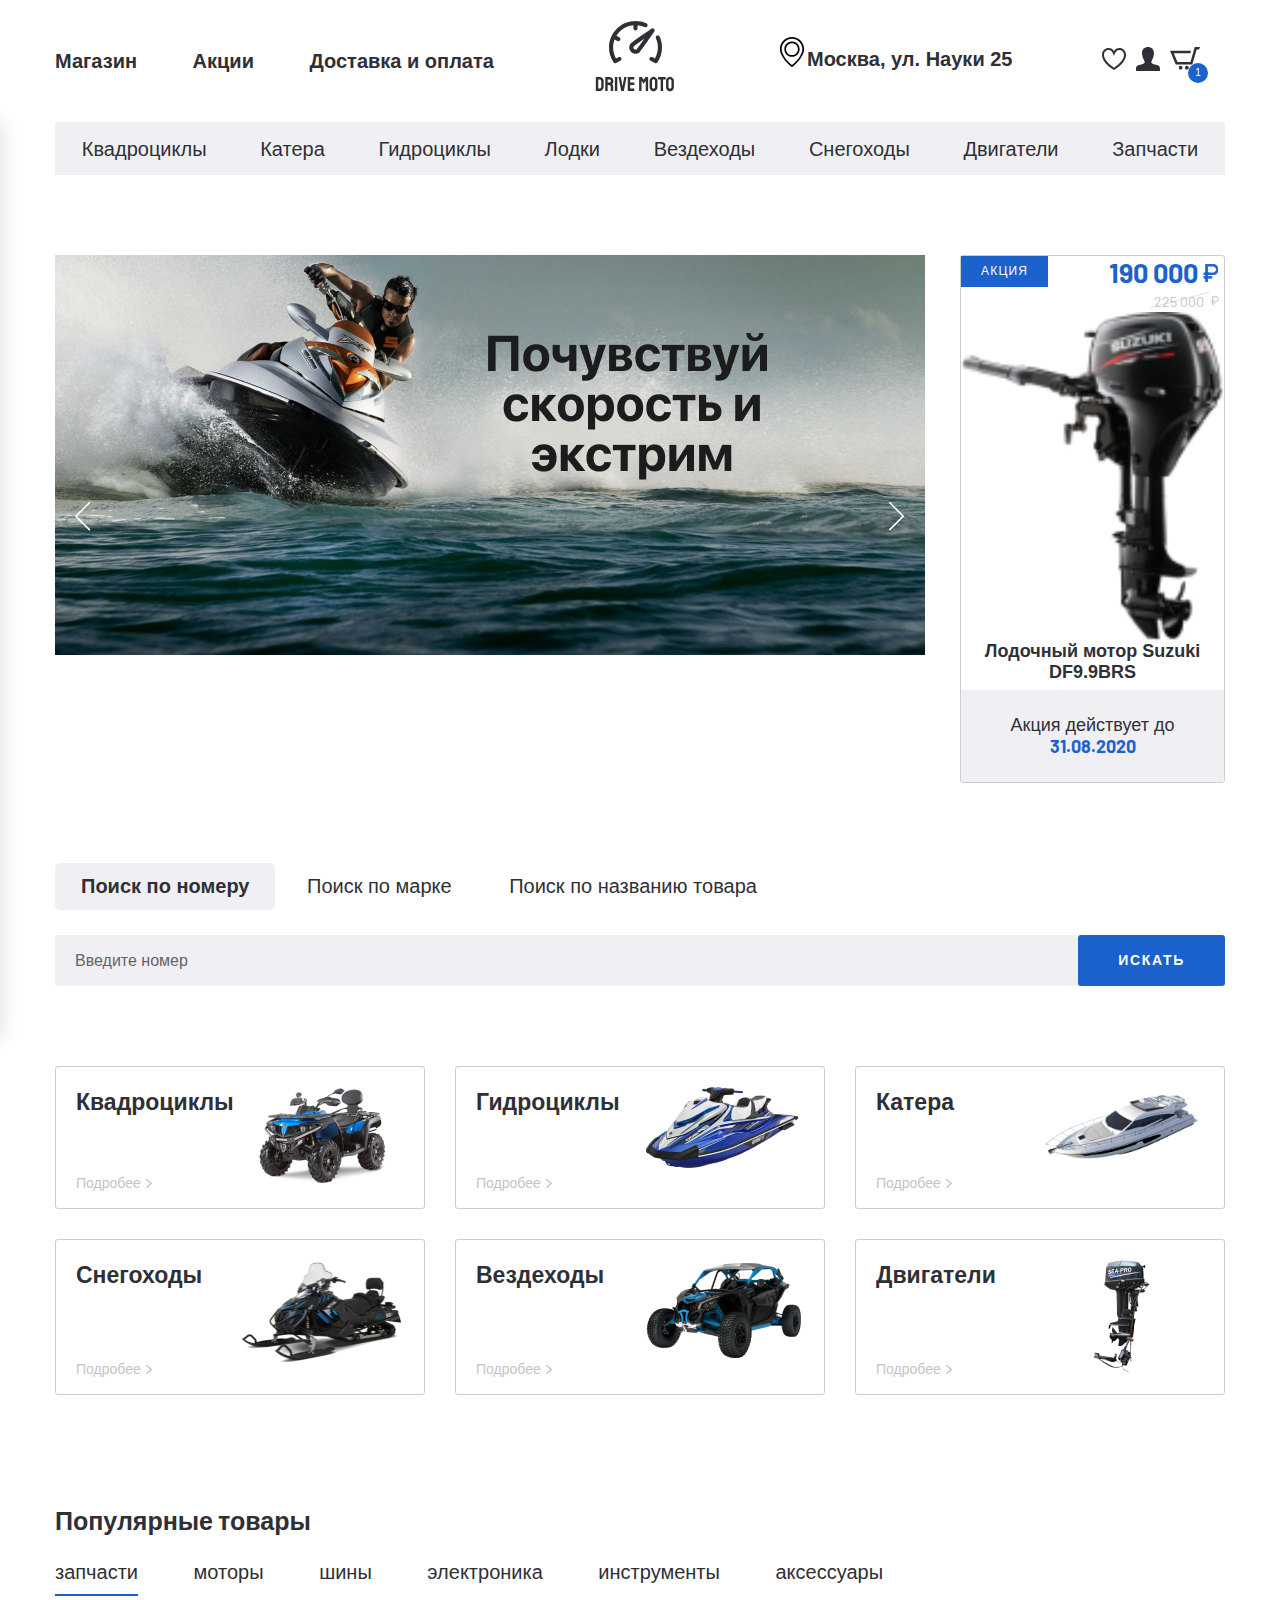
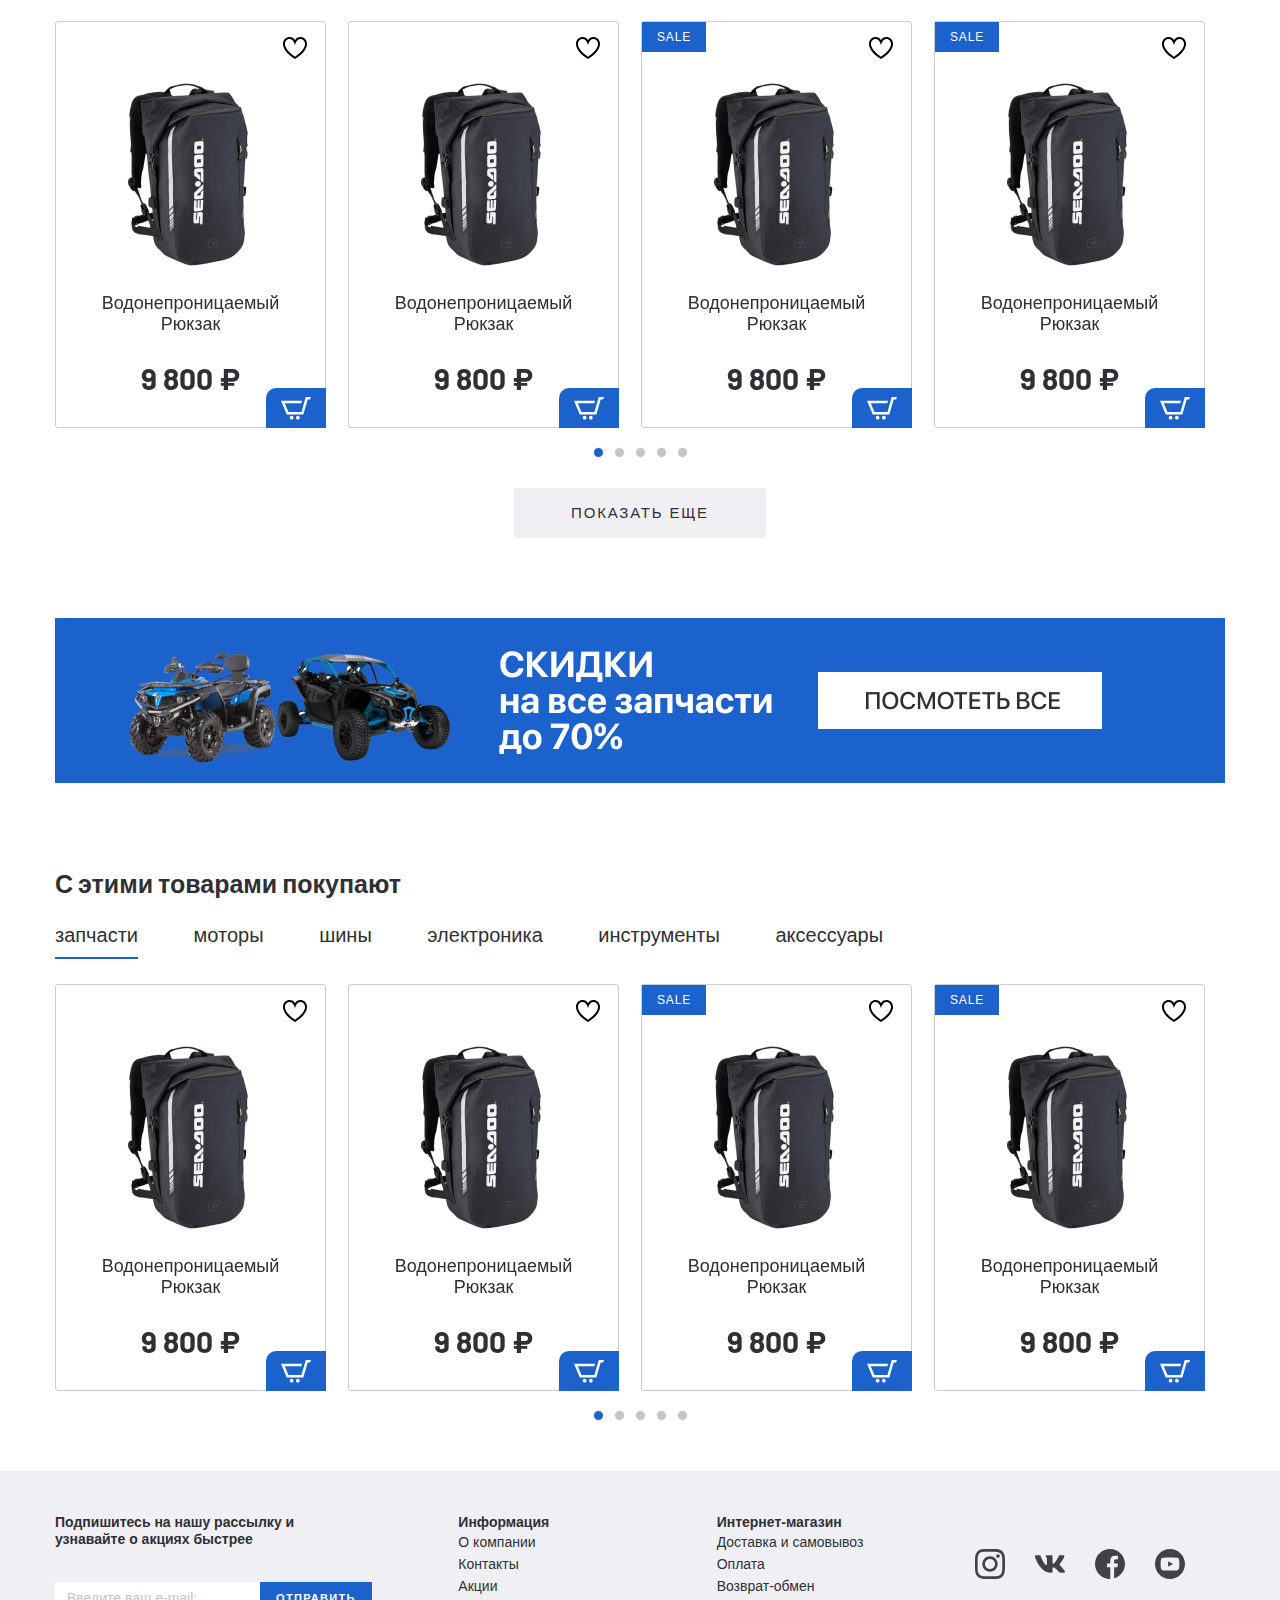
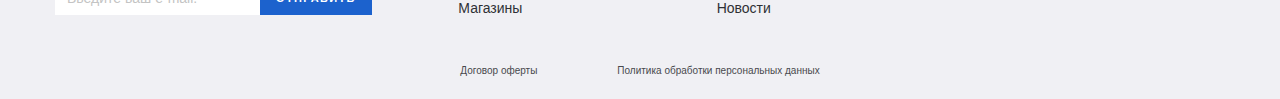
==== index.html @ 4d419a62 "17sep from Work" ====
<!DOCTYPE html>
<html lang="ru">

<head>
	<meta charset="UTF-8">
	<meta name="viewport" content="width=device-width, initial-scale=1.0">
	<meta http-equiv="X-UA-Compatible" content="ie=edge">
	<title>Продажа техники</title>
	<link rel="SHORTCUT ICON" href="favicon-32x32.png" sizes="32x32" type="image/png">
	<link href="https://fonts.googleapis.com/css2?family=Barlow:wght@400;700&display=swap" rel="stylesheet">
	<link rel="stylesheet" href="css/normalize.css">
	<link rel="stylesheet" href="css/slick.css">
	<link rel="stylesheet" href="css/fonts.css">
	<link rel="stylesheet" href="css/ion.rangeSlider.min.css">
	<link rel="stylesheet" href="css/jquery.formstyler.css">
	<link rel="stylesheet" href="css/jquery.formstyler.theme.css">
	<link rel="stylesheet" href="css/jquery.rateyo.min.css">
	<link rel="stylesheet" href="css/style.css">
	<link rel="stylesheet" href="css/media.css">
</head>

<body>
	<header class="header">
		<div class="header__top">
			<div class="container">
				<div class="header__top-inner">
					<nav class="menu">
						<button class="menu__btn">
							<div class="menu__btn-line"></div>
							<div class="menu__btn-line"></div>
							<div class="menu__btn-line"></div>
						</button>
						<ul class="menu__list">
							<li class="menu__item">
								<a class="menu__link" href="catalog.html">Магазин</a>
							</li>
							<li class="menu__item">
								<a class="menu__link" href="#">Акции</a>
							</li>
							<li class="menu__item">
								<a class="menu__link" href="#">Доставка и оплата</a>
							</li>
						</ul>
					</nav>
					<a class="logo" href="index.html">
						<img class="logo__img" src="images/logo.svg" alt="Логотип 'Drive Moto'">
					</a>
					<div class="header__box">
						<p class="header__adress">
							Москва, ул. Науки 25
						</p>
						<ul class="user-list">
							<li class="user-list__item">
								<a class="user-list__link" href="#">
									<img src="images/heart.svg" alt="">
								</a>
							</li>
							<li class="user-list__item">
								<a class="user-list__link" href="#">
									<img src="images/user.svg" alt="">
								</a>
							</li>
							<li class="user-list__item">
								<a class="user-list__link basket" href="#">
									<img src="images/basket.svg" alt="">
									<p class="basket__num">1</p>
								</a>
							</li>
						</ul>
					</div>
				</div>
			</div>
		</div>

		<ul class="menu-mobile__list">
			<li class="menu-mobile__item">
				<a class="menu-mobile__link" href="#">
					<img class="menu-mobile__img" src="images/user.svg" alt="">
					<p>
						Войти
					</p>
				</a>
			</li>
			<li class="menu-mobile__item">
				<a class="menu-mobile__link" href="#">
					<img class="menu-mobile__img" src="images/user.svg" alt="">
					<p>
						Регистрация
					</p>
				</a>
			</li>
			<li class="menu-mobile__item">
				<a class="menu-mobile__link" href="#">
					<img class="menu-mobile__img" src="images/heart.svg" alt="">
					<p>
						Избранное
					</p>
				</a>
			</li>
			<li class="menu-mobile__item">
				<a class="menu-mobile__link" href="#">
					<img class="menu-mobile__img" src="images/basket.svg" alt="">
					<p>
						Корзина
					</p>
				</a>
			</li>
			<li class="menu-mobile__item">
				<a class="menu-mobile__link" href="#">
					<img class="menu-mobile__img" src="images/house.svg" alt="">
					<p>
						Магазины
					</p>
				</a>
			</li>
			<li class="menu-mobile__item">
				<a class="menu-mobile__link" href="#">
					<img class="menu-mobile__img" src="images/procent.svg" alt="">
					<p>
						Акции
					</p>
				</a>
			</li>
			<li class="menu-mobile__item">
				<a class="menu-mobile__link" href="#">
					<img class="menu-mobile__img" src="images/box.svg" alt="">
					<p>
						Доставка и оплата
					</p>
				</a>
			</li>

			<li class="menu-mobile__item">
				<a class="menu-mobile__link" href="#">
					<p>
						Квадроциклы
					</p>
				</a>
			</li>
			<li class="menu-mobile__item">
				<a class="menu-mobile__link" href="#">
					<p>
						Катера
					</p>
				</a>
			</li>
			<li class="menu-mobile__item">
				<a class="menu-mobile__link" href="#">
					<p>
						Гидроциклы
					</p>
				</a>
			</li>
			<li class="menu-mobile__item">
				<a class="menu-mobile__link" href="#">
					<p>
						Лодки
					</p>
				</a>
			</li>
			<li class="menu-mobile__item">
				<a class="menu-mobile__link" href="#">
					<p>
						Вездеходы
					</p>
				</a>
			</li>
			<li class="menu-mobile__item">
				<a class="menu-mobile__link" href="#">
					<p>
						Снегоходы
					</p>
				</a>
			</li>
			<li class="menu-mobile__item">
				<a class="menu-mobile__link" href="#">
					<p>
						Двигатели
					</p>
				</a>
			</li>
			<li class="menu-mobile__item">
				<a class="menu-mobile__link" href="#">
					<p>
						Запчасти
					</p>
				</a>
			</li>
		</ul>

		<div class="menu__mobile-linewrapper">
			<ul class="menu__mobile-line">
				<li class="menu__item">
					<a class="menu__link" href="catalog.html">Магазин</a>
				</li>
				<li class="menu__item">
					<a class="menu__link" href="#">Акции</a>
				</li>
				<li class="menu__item">
					<a class="menu__link" href="#">Доставка и оплата</a>
				</li>
			</ul>
		</div>



		<div class="header__bottom">
			<div class="container">

				<ul class="menu-categories">
					<li class="menu-categories__item">
						<a class="menu-categories__link" href="#" title="Квадроциклы">Квадроциклы</a>
					</li>
					<li class="menu-categories__item">
						<a class="menu-categories__link" href="#" title="Катера">Катера</a>
					</li>
					<li class="menu-categories__item">
						<a class="menu-categories__link" href="#" title="Гидроциклы">Гидроциклы</a>
					</li>
					<li class="menu-categories__item">
						<a class="menu-categories__link" href="#" title="Лодки">Лодки</a>
					</li>
					<li class="menu-categories__item">
						<a class="menu-categories__link" href="#" title="Вездеходы">Вездеходы</a>
					</li>
					<li class="menu-categories__item">
						<a class="menu-categories__link" href="#" title="Снегоходы">Снегоходы</a>
					</li>
					<li class="menu-categories__item">
						<a class="menu-categories__link" href="#" title="Двигатели">Двигатели</a>
					</li>
					<li class="menu-categories__item">
						<a class="menu-categories__link" href="#" title="Запчасти">Запчасти</a>
					</li>
				</ul>
			</div>
		</div>
	</header>


	<section class="banner-section page-section">
		<div class="container">
			<div class="banner-section__inner">
				<div class="banner-section__slider">
					<a class="banner-section__slider-item" href="#">
						<img class="banner-section_slider-img" src="images/baner-slider-1.jpg" alt="">
					</a>
					<a class="banner-section__slider-item" href="#">
						<img class="banner-section_slider-img" src="images/baner-slider-2.jpg" alt="">
					</a>
					<a class="banner-section__slider-item" href="#">
						<img class="banner-section_slider-img" src="images/baner-slider-3.jpg" alt="">
					</a>
					<a class="banner-section__slider-item" href="#">
						<img class="banner-section_slider-img" src="images/baner-slider-4.jpg" alt="">
					</a>
					<a class="banner-section__slider-item" href="#">
						<img class="banner-section_slider-img " src="images/baner-slider-5.jpg" alt="">
					</a>
					<a class="banner-section__slider-item" href="#">
						<img class="banner-section_slider-img " src="images/baner-slider-6.jpg" alt="">
					</a>
				</div>
				<a class="banner-section__item sale-item" href="#">
					<div class="sale-item__top">
						<p class="sale-item__info">Акция</p>
						<div class="sale-item__price">
							<div class="price sale-item__price-new">190 000</div>
							<div class="price sale-item__price-old">225 000</div>
						</div>
					</div>
					<img class="sale-item__img" src="images/content/sale-1.png" alt="">
					<h5 class="sale-item__title">
						Лодочный мотор Suzuki DF9.9BRS
					</h5>
					<p class="sale-item__footer">
						Акция действует до
						<span>31.08.2020</span>
					</p>
				</a>
			</div>
		</div>
	</section>

	<div class="search page-section">
		<div class="container">
			<div class="search__inner">
				<div class="search__tabs tabs-wrapper">
					<div class="mobile-overflow">
						<a class="tab search__tabs-item tab--active" href="#tab-1">Поиск по номеру</a>
						<a class="tab search__tabs-item" href="#tab-2">Поиск по марке</a>
						<a class="tab search__tabs-item" href="#tab-3">Поиск по названию товара</a>
					</div>
				</div>
				<div class="search__content">
					<div id="tab-1" class="tabs-content search__content-item tabs-content--active">
						<form class="search__content-form">
							<input class="search__content-input" type="text" placeholder="Введите номер">
							<button class="search__content-btn" type="submit">искать</button>
						</form>
					</div>
					<div id="tab-2" class="tabs-content search__content-item">
						<form class="search__content-form">
							<input class="search__content-input" type="text" placeholder="Введите марку">
							<button class="search__content-btn" type="submit">искать</button>
						</form>
					</div>
					<div id="tab-3" class="tabs-content search__content-item">
						<form class="search__content-form">
							<input class="search__content-input" type="text" placeholder="Введите название товара">
							<button class="search__content-btn" type="submit">искать</button>
						</form>
					</div>
				</div>
			</div>
		</div>
	</div>

	<section class="categories page-section">
		<div class="container">
			<div class="categories__inner">
				<a class="categories__item" href="#">
					<div class="categories__item-info">
						<h4 class="categories__item-title">Квадроциклы</h4>
						<p class="categories__item-text">Подробее</p>
					</div>
					<div class="categories__item-img">
						<img src="images/categories-1.png" alt="">
					</div>
				</a>
				<a class="categories__item" href="#">
					<div class="categories__item-info">
						<h4 class="categories__item-title">Гидроциклы</h4>
						<p class="categories__item-text">Подробее</p>
					</div>
					<div class="categories__item-img">
						<img src="images/categories-2.png" alt="">
					</div>
				</a>
				<a class="categories__item" href="#">
					<div class="categories__item-info">
						<h4 class="categories__item-title">Катера</h4>
						<p class="categories__item-text">Подробее</p>
					</div>
					<div class="categories__item-img">
						<img src="images/categories-3.png" alt="">
					</div>
				</a>
				<a class="categories__item" href="#">
					<div class="categories__item-info">
						<h4 class="categories__item-title">Снегоходы</h4>
						<p class="categories__item-text">Подробее</p>
					</div>
					<div class="categories__item-img">
						<img src="images/categories-4.png" alt="">
					</div>
				</a>
				<a class="categories__item" href="#">
					<div class="categories__item-info">
						<h4 class="categories__item-title">Вездеходы</h4>
						<p class="categories__item-text">Подробее</p>
					</div>
					<div class="categories__item-img">
						<img src="images/categories-5.png" alt="">
					</div>
				</a>
				<a class="categories__item" href="#">
					<div class="categories__item-info">
						<h4 class="categories__item-title">Двигатели</h4>
						<p class="categories__item-text">Подробее</p>
					</div>
					<div class="categories__item-img">
						<img src="images/categories-6.png" alt="">
					</div>
				</a>
			</div>
		</div>
	</section>

	<section class="products">
		<div class="container">
			<div class="products__inner">
				<h3 class="product__title">
					Популярные товары
				</h3>
				<div class="tabs-wrapper">
					<div class="tabs products__tabs mobile-overflow">
						<a class="tab products__tab tab--active" href="#product-tab-1">запчасти</a>
						<a class="tab products__tab" href="#product-tab-2">моторы</a>
						<a class="tab products__tab" href="#product-tab-3">шины</a>
						<a class="tab products__tab" href="#product-tab-4">электроника</a>
						<a class="tab products__tab" href="#product-tab-5">инструменты</a>
						<a class="tab products__tab" href="#product-tab-6">аксессуары</a>
					</div>
				</div>

				<div class="tabs-container products__container">
					<div id="product-tab-1" class="tabs-content products__content tabs-content--active">
						<div class="product-slider">

							<div class="product-slider__item">
								<div class="product-item__wrapper">
									<button class="product-item__favorite"></button>
									<button class="product-item__basket">
										<img src="images/basket-white.svg" alt="">
									</button>
									<a class="product-item__notify-link" href="#"><span>Сообщить о поступлении</span></a>
									<a class="product-item" href="#">
										<p class="product-item__hover-text">посмотреть товар</p>
										<img class="product-item__img" src="images/content/product-1.png" alt="">
										<h4 class="product-item__title">Водонепроницаемый Рюкзак
										</h4>
										<p class="product-item__price">
											9 800 ₽
										</p>
										<p class="product-item__notify-text">нет в наличии</p>
									</a>
								</div>
							</div>

							<div class="product-slider__item">
								<div class="product-item__wrapper">
									<button class="product-item__favorite"></button>
									<button class="product-item__basket">
										<img src="images/basket-white.svg" alt="">
									</button>
									<a class="product-item__notify-link" href="#"><span>Сообщить о поступлении</span></a>
									<a class="product-item" href="#">
										<p class="product-item__hover-text">посмотреть товар</p>
										<img class="product-item__img" src="images/content/product-1.png" alt="">
										<h4 class="product-item__title">Водонепроницаемый Рюкзак
										</h4>
										<p class="product-item__price">
											9 800 ₽
										</p>
										<p class="product-item__notify-text">нет в наличии</p>
									</a>
								</div>
							</div>

							<div class="product-slider__item">
								<div class="product-item__wrapper">
									<button class="product-item__favorite"></button>
									<button class="product-item__basket">
										<img src="images/basket-white.svg" alt="">
									</button>
									<a class="product-item__notify-link" href="#"><span>Сообщить о поступлении</span></a>
									<a class="product-item product-item--sale" href="#">
										<p class="product-item__hover-text">посмотреть товар</p>
										<img class="product-item__img" src="images/content/product-1.png" alt="">
										<h4 class="product-item__title">Водонепроницаемый Рюкзак
										</h4>
										<p class="product-item__price">
											9 800 ₽
										</p>
										<p class="product-item__notify-text">нет в наличии</p>
									</a>
								</div>
							</div>

							<div class="product-slider__item">
								<div class="product-item__wrapper">
									<button class="product-item__favorite"></button>
									<button class="product-item__basket">
										<img src="images/basket-white.svg" alt="">
									</button>
									<a class="product-item__notify-link" href="#"><span>Сообщить о поступлении</span></a>
									<a class="product-item product-item--sale" href="#">
										<p class="product-item__hover-text">посмотреть товар</p>
										<img class="product-item__img" src="images/content/product-1.png" alt="">
										<h4 class="product-item__title">Водонепроницаемый Рюкзак
										</h4>
										<p class="product-item__price">
											9 800 ₽
										</p>
										<p class="product-item__notify-text">нет в наличии</p>
									</a>
								</div>
							</div>

							<div class="product-slider__item">
								<div class="product-item__wrapper product-item__not-available">
									<button class="product-item__favorite"></button>
									<button class="product-item__basket">
										<img src="images/basket-white.svg" alt="">
									</button>
									<a class="product-item__notify-link" href="#"><span>Сообщить о поступлении</span></a>
									<a class="product-item product-item--sale" href="#">
										<p class="product-item__hover-text">посмотреть товар</p>
										<img class="product-item__img" src="images/content/product-1.png" alt="">
										<h4 class="product-item__title">Водонепроницаемый Рюкзак
										</h4>
										<p class="product-item__price">
											9 800 ₽
										</p>
										<p class="product-item__notify-text">нет в наличии</p>
									</a>
								</div>
							</div>

						</div>
					</div>

					<div id="product-tab-2" class="tabs-content products__content">
						<div class="product-slider">

							<div class="product-slider__item">
								<div class="product-item__wrapper">
									<button class="product-item__favorite"></button>
									<button class="product-item__basket">
										<img src="images/basket-white.svg" alt="">
									</button>
									<a class="product-item__notify-link" href="#"><span>Сообщить о поступлении</span></a>
									<a class="product-item" href="#">
										<p class="product-item__hover-text">посмотреть товар</p>
										<img class="product-item__img" src="images/content/product-1.png" alt="">
										<h4 class="product-item__title">Водонепроницаемый Рюкзак
										</h4>
										<p class="product-item__price">
											9 800 ₽
										</p>
										<p class="product-item__notify-text">нет в наличии</p>
									</a>
								</div>
							</div>

							<div class="product-slider__item">
								<div class="product-item__wrapper">
									<button class="product-item__favorite"></button>
									<button class="product-item__basket">
										<img src="images/basket-white.svg" alt="">
									</button>
									<a class="product-item__notify-link" href="#"><span>Сообщить о поступлении</span></a>
									<a class="product-item" href="#">
										<p class="product-item__hover-text">посмотреть товар</p>
										<img class="product-item__img" src="images/content/product-1.png" alt="">
										<h4 class="product-item__title">Водонепроницаемый Рюкзак
										</h4>
										<p class="product-item__price">
											9 800 ₽
										</p>
										<p class="product-item__notify-text">нет в наличии</p>
									</a>
								</div>
							</div>

							<div class="product-slider__item">
								<div class="product-item__wrapper">
									<button class="product-item__favorite"></button>
									<button class="product-item__basket">
										<img src="images/basket-white.svg" alt="">
									</button>
									<a class="product-item__notify-link" href="#"><span>Сообщить о поступлении</span></a>
									<a class="product-item product-item--sale" href="#">
										<p class="product-item__hover-text">посмотреть товар</p>
										<img class="product-item__img" src="images/content/product-1.png" alt="">
										<h4 class="product-item__title">Водонепроницаемый Рюкзак
										</h4>
										<p class="product-item__price">
											9 800 ₽
										</p>
										<p class="product-item__notify-text">нет в наличии</p>
									</a>
								</div>
							</div>

							<div class="product-slider__item">
								<div class="product-item__wrapper">
									<button class="product-item__favorite"></button>
									<button class="product-item__basket">
										<img src="images/basket-white.svg" alt="">
									</button>
									<a class="product-item__notify-link" href="#"><span>Сообщить о поступлении</span></a>
									<a class="product-item product-item--sale" href="#">
										<p class="product-item__hover-text">посмотреть товар</p>
										<img class="product-item__img" src="images/content/product-1.png" alt="">
										<h4 class="product-item__title">Водонепроницаемый Рюкзак
										</h4>
										<p class="product-item__price">
											9 800 ₽
										</p>
										<p class="product-item__notify-text">нет в наличии</p>
									</a>
								</div>
							</div>

							<div class="product-slider__item">
								<div class="product-item__wrapper product-item__not-available">
									<button class="product-item__favorite"></button>
									<button class="product-item__basket">
										<img src="images/basket-white.svg" alt="">
									</button>
									<a class="product-item__notify-link" href="#"><span>Сообщить о поступлении</span></a>
									<a class="product-item product-item--sale" href="#">
										<p class="product-item__hover-text">посмотреть товар</p>
										<img class="product-item__img" src="images/content/product-1.png" alt="">
										<h4 class="product-item__title">Водонепроницаемый Рюкзак
										</h4>
										<p class="product-item__price">
											9 800 ₽
										</p>
										<p class="product-item__notify-text">нет в наличии</p>
									</a>
								</div>
							</div>

						</div>

					</div>

					<div id="product-tab-3" class="tabs-content products__content">slider-3</div>
					<div id="product-tab-4" class="tabs-content products__content">slider-4</div>
					<div id="product-tab-5" class="tabs-content products__content">slider-5</div>
					<div id="product-tab-6" class="tabs-content products__content">slider-6</div>
				</div>

				<div class="product__more">
					<a class="product__more-link" href="#">Показать еще</a>
				</div>
			</div>
		</div>
	</section>

	<div class="banner">
		<div class="container">
			<a class="banner-link" href="#">
				<img src="images/content/banner.jpg" alt="">
			</a>
		</div>
	</div>

	<section class="products">
		<div class="container">
			<div class="products__inner">
				<h3 class="product__title">
					С этими товарами покупают
				</h3>

				<div class="tabs-wrapper">
					<div class="tabs products__tabs mobile-overflow">
						<a class="tab products__tab tab--active" href="#popular-tab-1">запчасти</a>
						<a class="tab products__tab" href="#popular-tab-2">моторы</a>
						<a class="tab products__tab" href="#popular-tab-3">шины</a>
						<a class="tab products__tab" href="#popular-tab-4">электроника</a>
						<a class="tab products__tab" href="#popular-tab-5">инструменты</a>
						<a class="tab products__tab" href="#popular-tab-6">аксессуары</a>
					</div>
				</div>

				<div class="tabs-container products__container">
					<div id="popular-tab-1" class="tabs-content products__content tabs-content--active">
						<div class="product-slider">

							<div class="product-slider__item">
								<div class="product-item__wrapper">
									<button class="product-item__favorite"></button>
									<button class="product-item__basket">
										<img src="images/basket-white.svg" alt="">
									</button>
									<a class="product-item__notify-link" href="#"><span>Сообщить о поступлении</span></a>
									<a class="product-item" href="#">
										<p class="product-item__hover-text">посмотреть товар</p>
										<img class="product-item__img" src="images/content/product-1.png" alt="">
										<h4 class="product-item__title">Водонепроницаемый Рюкзак
										</h4>
										<p class="product-item__price">
											9 800 ₽
										</p>
										<p class="product-item__notify-text">нет в наличии</p>
									</a>
								</div>
							</div>

							<div class="product-slider__item">
								<div class="product-item__wrapper">
									<button class="product-item__favorite"></button>
									<button class="product-item__basket">
										<img src="images/basket-white.svg" alt="">
									</button>
									<a class="product-item__notify-link" href="#"><span>Сообщить о поступлении</span></a>
									<a class="product-item" href="#">
										<p class="product-item__hover-text">посмотреть товар</p>
										<img class="product-item__img" src="images/content/product-1.png" alt="">
										<h4 class="product-item__title">Водонепроницаемый Рюкзак
										</h4>
										<p class="product-item__price">
											9 800 ₽
										</p>
										<p class="product-item__notify-text">нет в наличии</p>
									</a>
								</div>
							</div>

							<div class="product-slider__item">
								<div class="product-item__wrapper">
									<button class="product-item__favorite"></button>
									<button class="product-item__basket">
										<img src="images/basket-white.svg" alt="">
									</button>
									<a class="product-item__notify-link" href="#"><span>Сообщить о поступлении</span></a>
									<a class="product-item product-item--sale" href="#">
										<p class="product-item__hover-text">посмотреть товар</p>
										<img class="product-item__img" src="images/content/product-1.png" alt="">
										<h4 class="product-item__title">Водонепроницаемый Рюкзак
										</h4>
										<p class="product-item__price">
											9 800 ₽
										</p>
										<p class="product-item__notify-text">нет в наличии</p>
									</a>
								</div>
							</div>

							<div class="product-slider__item">
								<div class="product-item__wrapper">
									<button class="product-item__favorite"></button>
									<button class="product-item__basket">
										<img src="images/basket-white.svg" alt="">
									</button>
									<a class="product-item__notify-link" href="#"><span>Сообщить о поступлении</span></a>
									<a class="product-item product-item--sale" href="#">
										<p class="product-item__hover-text">посмотреть товар</p>
										<img class="product-item__img" src="images/content/product-1.png" alt="">
										<h4 class="product-item__title">Водонепроницаемый Рюкзак
										</h4>
										<p class="product-item__price">
											9 800 ₽
										</p>
										<p class="product-item__notify-text">нет в наличии</p>
									</a>
								</div>
							</div>

							<div class="product-slider__item">
								<div class="product-item__wrapper product-item__not-available">
									<button class="product-item__favorite"></button>
									<button class="product-item__basket">
										<img src="images/basket-white.svg" alt="">
									</button>
									<a class="product-item__notify-link" href="#"><span>Сообщить о поступлении</span></a>
									<a class="product-item product-item--sale" href="#">
										<p class="product-item__hover-text">посмотреть товар</p>
										<img class="product-item__img" src="images/content/product-1.png" alt="">
										<h4 class="product-item__title">Водонепроницаемый Рюкзак
										</h4>
										<p class="product-item__price">
											9 800 ₽
										</p>
										<p class="product-item__notify-text">нет в наличии</p>
									</a>
								</div>
							</div>

						</div>
					</div>

					<div id="popular-tab-2" class="tabs-content products__content">
						<div class="product-slider">

							<div class="product-slider__item">
								<div class="product-item__wrapper">
									<button class="product-item__favorite"></button>
									<button class="product-item__basket">
										<img src="images/basket-white.svg" alt="">
									</button>
									<a class="product-item__notify-link" href="#"><span>Сообщить о поступлении</span></a>
									<a class="product-item" href="#">
										<p class="product-item__hover-text">посмотреть товар</p>
										<img class="product-item__img" src="images/content/product-1.png" alt="">
										<h4 class="product-item__title">Водонепроницаемый Рюкзак
										</h4>
										<p class="product-item__price">
											9 800 ₽
										</p>
										<p class="product-item__notify-text">нет в наличии</p>
									</a>
								</div>
							</div>

							<div class="product-slider__item">
								<div class="product-item__wrapper">
									<button class="product-item__favorite"></button>
									<button class="product-item__basket">
										<img src="images/basket-white.svg" alt="">
									</button>
									<a class="product-item__notify-link" href="#"><span>Сообщить о поступлении</span></a>
									<a class="product-item" href="#">
										<p class="product-item__hover-text">посмотреть товар</p>
										<img class="product-item__img" src="images/content/product-1.png" alt="">
										<h4 class="product-item__title">Водонепроницаемый Рюкзак
										</h4>
										<p class="product-item__price">
											9 800 ₽
										</p>
										<p class="product-item__notify-text">нет в наличии</p>
									</a>
								</div>
							</div>

							<div class="product-slider__item">
								<div class="product-item__wrapper">
									<button class="product-item__favorite"></button>
									<button class="product-item__basket">
										<img src="images/basket-white.svg" alt="">
									</button>
									<a class="product-item__notify-link" href="#"><span>Сообщить о поступлении</span></a>
									<a class="product-item product-item--sale" href="#">
										<p class="product-item__hover-text">посмотреть товар</p>
										<img class="product-item__img" src="images/content/product-1.png" alt="">
										<h4 class="product-item__title">Водонепроницаемый Рюкзак
										</h4>
										<p class="product-item__price">
											9 800 ₽
										</p>
										<p class="product-item__notify-text">нет в наличии</p>
									</a>
								</div>
							</div>

							<div class="product-slider__item">
								<div class="product-item__wrapper">
									<button class="product-item__favorite"></button>
									<button class="product-item__basket">
										<img src="images/basket-white.svg" alt="">
									</button>
									<a class="product-item__notify-link" href="#"><span>Сообщить о поступлении</span></a>
									<a class="product-item product-item--sale" href="#">
										<p class="product-item__hover-text">посмотреть товар</p>
										<img class="product-item__img" src="images/content/product-1.png" alt="">
										<h4 class="product-item__title">Водонепроницаемый Рюкзак
										</h4>
										<p class="product-item__price">
											9 800 ₽
										</p>
										<p class="product-item__notify-text">нет в наличии</p>
									</a>
								</div>
							</div>

							<div class="product-slider__item">
								<div class="product-item__wrapper product-item__not-available">
									<button class="product-item__favorite"></button>
									<button class="product-item__basket">
										<img src="images/basket-white.svg" alt="">
									</button>
									<a class="product-item__notify-link" href="#"><span>Сообщить о поступлении</span></a>
									<a class="product-item product-item--sale" href="#">
										<p class="product-item__hover-text">посмотреть товар</p>
										<img class="product-item__img" src="images/content/product-1.png" alt="">
										<h4 class="product-item__title">Водонепроницаемый Рюкзак
										</h4>
										<p class="product-item__price">
											9 800 ₽
										</p>
										<p class="product-item__notify-text">нет в наличии</p>
									</a>
								</div>
							</div>

						</div>

					</div>

					<div id="popular-tab-3" class="tabs-content roducts__content">slider-3</div>
					<div id="popular-tab-4" class="tabs-content products__content">slider-4</div>
					<div id="popular-tab-5" class="tabs-content products__content">slider-5</div>
					<div id="popular-tab-6" class="tabs-content products__content">slider-6</div>
				</div>
			</div>
		</div>
	</section>

	<footer class="footer">
		<div class="container">
			<div class="footer__top">
				<div class="footer__top-inner">
					<div class="footer__top-item footer__top-newsletter">
						<h6 class="footer__top-title">
							Подпишитесь на нашу рассылку и узнавайте о акциях быстрее
						</h6>
						<form class="footer-form" action="">
							<input class="footer-form__input" type="text" placeholder="Введите ваш e-mail:">
							<button class="footer-form__btn" type="submit">Отправить</button>
						</form>
					</div>
					<div class="footer__top-item footer__top-itemdrop">
						<h6 class="footer__top-title footer__topdrop">
							Информация
						</h6>
						<ul class="footer-list">
							<li class="footer-list__item"><a href="#">О компании</a></li>
							<li class="footer-list__item"><a href="#">Контакты</a></li>
							<li class="footer-list__item"><a href="#">Акции</a></li>
							<li class="footer-list__item"><a href="#">Магазины</a></li>
						</ul>
					</div>
					<div class="footer__top-item">
						<h6 class="footer__top-title footer__topdrop">Интернет-магазин</h6>
						<ul class="footer-list">
							<li class="footer-list__item"><a href="#">Доставка и самовывоз</a></li>
							<li class="footer-list__item"><a href="#">Оплата</a></li>
							<li class="footer-list__item"><a href="#">Возврат-обмен</a></li>
							<li class="footer-list__item"><a href="#">Новости</a></li>
						</ul>
					</div>
					<div class="footer__top-item footer__top-social">
						<h6 class="footer__top-title visually-hidden">Социальные сети</h6>
						<ul class="social-list">
							<li class="social-list__item">
								<a href="#"><img src="images/instagram.svg" alt=""></a>
							</li>
							<li class="social-list__item">
								<a href="#"><img src="images/vkontakte.svg" alt=""></a>
							</li>
							<li class="social-list__item">
								<a href="#"><img src="images/facebook.svg" alt=""></a>
							</li>
							<li class="social-list__item">
								<a href="#"><img src="images/youtube.svg" alt=""></a>
							</li>
						</ul>
					</div>
				</div>
			</div>
			<div class="footer_bottom">
				<a class="footer_bottom-link" href="#">
					Договор оферты
				</a>
				<a class="footer_bottom-link" href="#">
					Политика обработки персональных данных
				</a>
			</div>
		</div>
	</footer>

	<script src="https://ajax.googleapis.com/ajax/libs/jquery/3.4.1/jquery.min.js"></script>
	<script src="js/slick.min.js"></script>
	<script src="js/ion.rangeSlider.min.js"></script>
	<script src="js/jquery.formstyler.min.js"></script>
	<script src="js/jquery.rateyo.min.js"></script>
	<script src="js/main.js"></script>
</body>

</html>
---- css/fonts.css ----
@font-face {
	font-family: 'SFProDisplay-Regular', sans-serif;
	src: url('../fonts/SFProDisplay-Regular.woff2') format('woff2');
	src: url('../fonts/SFProDisplay-Regular.woff') format('woff');
	font-weight: 400;
	font-style: normal;
	font-display: swap;
}

@font-face {
	font-family: 'SFProDisplay-Medium', sans-serif;
	src: url('../fonts/SFProDisplay-Medium.woff2') format('woff2');
	src: url('../fonts/SFProDisplay-Medium.woff') format('woff');
	font-weight: 500;
	font-style: normal;
	font-display: swap;
}

@font-face {
	font-family: 'SFProDisplay-Semibold', sans-serif;
	src: url('../fonts/SFProDisplay-Semibold.woff2') format('woff2');
	src: url('../fonts/SFProDisplay-Semibold.woff') format('woff');
	font-weight: 600;
	font-style: normal;
	font-display: swap;
}

@font-face {
	font-family: 'SFProDisplay-Bold', sans-serif;
	src: url('../fonts/SFProDisplay-Bold.woff2') format('woff2');
	src: url('../fonts/SFProDisplay-Bold.woff') format('woff');
	font-weight: 700;
	font-style: normal;
	font-display: swap;
}
---- css/ion.rangeSlider.min.css ----
/*!Ion.RangeSlider, 2.3.1, © Denis Ineshin, 2010 - 2019, IonDen.com, Build date: 2019-12-19 16:51:02*/.irs{position:relative;display:block;-webkit-touch-callout:none;-webkit-user-select:none;-khtml-user-select:none;-moz-user-select:none;-ms-user-select:none;user-select:none;font-size:12px;font-family:Arial,sans-serif}.irs-line{position:relative;display:block;overflow:hidden;outline:none !important}.irs-bar{position:absolute;display:block;left:0;width:0}.irs-shadow{position:absolute;display:none;left:0;width:0}.irs-handle{position:absolute;display:block;box-sizing:border-box;cursor:default;z-index:1}.irs-handle.type_last{z-index:2}.irs-min,.irs-max{position:absolute;display:block;cursor:default}.irs-min{left:0}.irs-max{right:0}.irs-from,.irs-to,.irs-single{position:absolute;display:block;top:0;left:0;cursor:default;white-space:nowrap}.irs-grid{position:absolute;display:none;bottom:0;left:0;width:100%;height:20px}.irs-with-grid .irs-grid{display:block}.irs-grid-pol{position:absolute;top:0;left:0;width:1px;height:8px;background:#000}.irs-grid-pol.small{height:4px}.irs-grid-text{position:absolute;bottom:0;left:0;white-space:nowrap;text-align:center;font-size:9px;line-height:9px;padding:0 3px;color:#000}.irs-disable-mask{position:absolute;display:block;top:0;left:-1%;width:102%;height:100%;cursor:default;background:rgba(0,0,0,0);z-index:2}.lt-ie9 .irs-disable-mask{background:#000;filter:alpha(opacity=0);cursor:not-allowed}.irs-disabled{opacity:.4}.irs-hidden-input{position:absolute !important;display:block !important;top:0 !important;left:0 !important;width:0 !important;height:0 !important;font-size:0 !important;line-height:0 !important;padding:0 !important;margin:0 !important;overflow:hidden;outline:none !important;z-index:-9999 !important;background:none !important;border-style:solid !important;border-color:transparent !important}.irs--flat{height:40px}.irs--flat.irs-with-grid{height:60px}.irs--flat .irs-line{top:25px;height:12px;background-color:#e1e4e9;border-radius:4px}.irs--flat .irs-bar{top:25px;height:12px;background-color:#ed5565}.irs--flat .irs-bar--single{border-radius:4px 0 0 4px}.irs--flat .irs-shadow{height:1px;bottom:16px;background-color:#e1e4e9}.irs--flat .irs-handle{top:22px;width:16px;height:18px;background-color:transparent}.irs--flat .irs-handle>i:first-child{position:absolute;display:block;top:0;left:50%;width:2px;height:100%;margin-left:-1px;background-color:#da4453}.irs--flat .irs-handle.state_hover>i:first-child,.irs--flat .irs-handle:hover>i:first-child{background-color:#a43540}.irs--flat .irs-min,.irs--flat .irs-max{top:0;padding:1px 3px;color:#999;font-size:10px;line-height:1.333;text-shadow:none;background-color:#e1e4e9;border-radius:4px}.irs--flat .irs-from,.irs--flat .irs-to,.irs--flat .irs-single{color:white;font-size:10px;line-height:1.333;text-shadow:none;padding:1px 5px;background-color:#ed5565;border-radius:4px}.irs--flat .irs-from:before,.irs--flat .irs-to:before,.irs--flat .irs-single:before{position:absolute;display:block;content:"";bottom:-6px;left:50%;width:0;height:0;margin-left:-3px;overflow:hidden;border:3px solid transparent;border-top-color:#ed5565}.irs--flat .irs-grid-pol{background-color:#e1e4e9}.irs--flat .irs-grid-text{color:#999}.irs--big{height:55px}.irs--big.irs-with-grid{height:70px}.irs--big .irs-line{top:33px;height:12px;background-color:white;background:linear-gradient(to bottom, #ddd -50%, white 150%);border:1px solid #ccc;border-radius:12px}.irs--big .irs-bar{top:33px;height:12px;background-color:#92bce0;border:1px solid #428bca;background:linear-gradient(to bottom, #ffffff 0%, #428bca 30%, #b9d4ec 100%);box-shadow:inset 0 0 1px 1px rgba(255,255,255,0.5)}.irs--big .irs-bar--single{border-radius:12px 0 0 12px}.irs--big .irs-shadow{height:1px;bottom:16px;background-color:rgba(66,139,202,0.5)}.irs--big .irs-handle{top:25px;width:30px;height:30px;border:1px solid rgba(0,0,0,0.3);background-color:#cbcfd5;background:linear-gradient(to bottom, white 0%, #B4B9BE 30%, white 100%);box-shadow:1px 1px 2px rgba(0,0,0,0.2),inset 0 0 3px 1px white;border-radius:30px}.irs--big .irs-handle.state_hover,.irs--big .irs-handle:hover{border-color:rgba(0,0,0,0.45);background-color:#939ba7;background:linear-gradient(to bottom, white 0%, #919BA5 30%, white 100%)}.irs--big .irs-min,.irs--big .irs-max{top:0;padding:1px 5px;color:white;text-shadow:none;background-color:#9f9f9f;border-radius:3px}.irs--big .irs-from,.irs--big .irs-to,.irs--big .irs-single{color:white;text-shadow:none;padding:1px 5px;background-color:#428bca;background:linear-gradient(to bottom, #428bca 0%, #3071a9 100%);border-radius:3px}.irs--big .irs-grid-pol{background-color:#428bca}.irs--big .irs-grid-text{color:#428bca}.irs--modern{height:55px}.irs--modern.irs-with-grid{height:55px}.irs--modern .irs-line{top:25px;height:5px;background-color:#d1d6e0;background:linear-gradient(to bottom, #e0e4ea 0%, #d1d6e0 100%);border:1px solid #a3adc1;border-bottom-width:0;border-radius:5px}.irs--modern .irs-bar{top:25px;height:5px;background:#20b426;background:linear-gradient(to bottom, #20b426 0%, #18891d 100%)}.irs--modern .irs-bar--single{border-radius:5px 0 0 5px}.irs--modern .irs-shadow{height:1px;bottom:21px;background-color:rgba(209,214,224,0.5)}.irs--modern .irs-handle{top:37px;width:12px;height:13px;border:1px solid #a3adc1;border-top-width:0;box-shadow:1px 1px 1px rgba(0,0,0,0.1);border-radius:0 0 3px 3px}.irs--modern .irs-handle>i:nth-child(1){position:absolute;display:block;top:-4px;left:1px;width:6px;height:6px;border:1px solid #a3adc1;background:white;transform:rotate(45deg)}.irs--modern .irs-handle>i:nth-child(2){position:absolute;display:block;box-sizing:border-box;top:0;left:0;width:10px;height:12px;background:#e9e6e6;background:linear-gradient(to bottom, white 0%, #e9e6e6 100%);border-radius:0 0 3px 3px}.irs--modern .irs-handle>i:nth-child(3){position:absolute;display:block;box-sizing:border-box;top:3px;left:3px;width:4px;height:5px;border-left:1px solid #a3adc1;border-right:1px solid #a3adc1}.irs--modern .irs-handle.state_hover,.irs--modern .irs-handle:hover{border-color:#7685a2;background:#c3c7cd;background:linear-gradient(to bottom, #ffffff 0%, #919ba5 30%, #ffffff 100%)}.irs--modern .irs-handle.state_hover>i:nth-child(1),.irs--modern .irs-handle:hover>i:nth-child(1){border-color:#7685a2}.irs--modern .irs-handle.state_hover>i:nth-child(3),.irs--modern .irs-handle:hover>i:nth-child(3){border-color:#48536a}.irs--modern .irs-min,.irs--modern .irs-max{top:0;font-size:10px;line-height:1.333;text-shadow:none;padding:1px 5px;color:white;background-color:#d1d6e0;border-radius:5px}.irs--modern .irs-from,.irs--modern .irs-to,.irs--modern .irs-single{font-size:10px;line-height:1.333;text-shadow:none;padding:1px 5px;background-color:#20b426;color:white;border-radius:5px}.irs--modern .irs-from:before,.irs--modern .irs-to:before,.irs--modern .irs-single:before{position:absolute;display:block;content:"";bottom:-6px;left:50%;width:0;height:0;margin-left:-3px;overflow:hidden;border:3px solid transparent;border-top-color:#20b426}.irs--modern .irs-grid{height:25px}.irs--modern .irs-grid-pol{background-color:#dedede}.irs--modern .irs-grid-text{color:silver;font-size:13px}.irs--sharp{height:50px;font-size:12px;line-height:1}.irs--sharp.irs-with-grid{height:57px}.irs--sharp .irs-line{top:30px;height:2px;background-color:black;border-radius:2px}.irs--sharp .irs-bar{top:30px;height:2px;background-color:#ee22fa}.irs--sharp .irs-bar--single{border-radius:2px 0 0 2px}.irs--sharp .irs-shadow{height:1px;bottom:21px;background-color:rgba(0,0,0,0.5)}.irs--sharp .irs-handle{top:25px;width:10px;height:10px;background-color:#a804b2}.irs--sharp .irs-handle>i:first-child{position:absolute;display:block;top:100%;left:0;width:0;height:0;border:5px solid transparent;border-top-color:#a804b2}.irs--sharp .irs-handle.state_hover,.irs--sharp .irs-handle:hover{background-color:black}.irs--sharp .irs-handle.state_hover>i:first-child,.irs--sharp .irs-handle:hover>i:first-child{border-top-color:black}.irs--sharp .irs-min,.irs--sharp .irs-max{color:white;font-size:14px;line-height:1;top:0;padding:3px 4px;opacity:.4;background-color:#a804b2;border-radius:2px}.irs--sharp .irs-from,.irs--sharp .irs-to,.irs--sharp .irs-single{font-size:14px;line-height:1;text-shadow:none;padding:3px 4px;background-color:#a804b2;color:white;border-radius:2px}.irs--sharp .irs-from:before,.irs--sharp .irs-to:before,.irs--sharp .irs-single:before{position:absolute;display:block;content:"";bottom:-6px;left:50%;width:0;height:0;margin-left:-3px;overflow:hidden;border:3px solid transparent;border-top-color:#a804b2}.irs--sharp .irs-grid{height:25px}.irs--sharp .irs-grid-pol{background-color:#dedede}.irs--sharp .irs-grid-text{color:silver;font-size:13px}.irs--round{height:50px}.irs--round.irs-with-grid{height:65px}.irs--round .irs-line{top:36px;height:4px;background-color:#dee4ec;border-radius:4px}.irs--round .irs-bar{top:36px;height:4px;background-color:#006cfa}.irs--round .irs-bar--single{border-radius:4px 0 0 4px}.irs--round .irs-shadow{height:4px;bottom:21px;background-color:rgba(222,228,236,0.5)}.irs--round .irs-handle{top:26px;width:24px;height:24px;border:4px solid #006cfa;background-color:white;border-radius:24px;box-shadow:0 1px 3px rgba(0,0,255,0.3)}.irs--round .irs-handle.state_hover,.irs--round .irs-handle:hover{background-color:#f0f6ff}.irs--round .irs-min,.irs--round .irs-max{color:#333;font-size:14px;line-height:1;top:0;padding:3px 5px;background-color:rgba(0,0,0,0.1);border-radius:4px}.irs--round .irs-from,.irs--round .irs-to,.irs--round .irs-single{font-size:14px;line-height:1;text-shadow:none;padding:3px 5px;background-color:#006cfa;color:white;border-radius:4px}.irs--round .irs-from:before,.irs--round .irs-to:before,.irs--round .irs-single:before{position:absolute;display:block;content:"";bottom:-6px;left:50%;width:0;height:0;margin-left:-3px;overflow:hidden;border:3px solid transparent;border-top-color:#006cfa}.irs--round .irs-grid{height:25px}.irs--round .irs-grid-pol{background-color:#dedede}.irs--round .irs-grid-text{color:silver;font-size:13px}.irs--square{height:50px}.irs--square.irs-with-grid{height:60px}.irs--square .irs-line{top:31px;height:4px;background-color:#dedede}.irs--square .irs-bar{top:31px;height:4px;background-color:black}.irs--square .irs-shadow{height:2px;bottom:21px;background-color:#dedede}.irs--square .irs-handle{top:25px;width:16px;height:16px;border:3px solid black;background-color:white;-webkit-transform:rotate(45deg);-ms-transform:rotate(45deg);transform:rotate(45deg)}.irs--square .irs-handle.state_hover,.irs--square .irs-handle:hover{background-color:#f0f6ff}.irs--square .irs-min,.irs--square .irs-max{color:#333;font-size:14px;line-height:1;top:0;padding:3px 5px;background-color:rgba(0,0,0,0.1)}.irs--square .irs-from,.irs--square .irs-to,.irs--square .irs-single{font-size:14px;line-height:1;text-shadow:none;padding:3px 5px;background-color:black;color:white}.irs--square .irs-grid{height:25px}.irs--square .irs-grid-pol{background-color:#dedede}.irs--square .irs-grid-text{color:silver;font-size:11px}
---- css/style.css ----
html {
	box-sizing: border-box;
}

*, *::before, *::after {
	box-sizing: inherit;
}

a {
	text-decoration: none;
	color: inherit;
	display: inline-block;
}

ul, li {
	margin: 0;
	padding: 0;
	list-style: none;
}

h1, h2, h3, h4, h5, h6 {
	margin: 0;
}

p {
	margin: 0;
}

body {
	font-family: 'SF Pro Display', sans-serif;
	color: #2F3035;
	font-size: 20px;
	line-height: 24px;
	font-weight: 400;
	overflow-x: hidden;
	min-width: 320px;
}

.visually-hidden:not(:focus):not(:active),
input[type="checkbox"].visually-hidden,
input[type="radio"].visually-hidden {
	position: absolute;
	width: 1px;
	height: 1px;
	border: 0;
	padding: 0;

	white-space: nowrap;

	clip-path: inset(100%);
	clip: rect(0 0 0 0);
	overflow: hidden;
}

.redbg {
	background-color: red;
}

.container {
	max-width: 1200px;
	padding: 0 15px;
	margin: 0 auto;
}

.page-section {
	margin-bottom: 80px;
}

.header__top-inner {
	display: flex;
	justify-content: space-between;
	align-items: center;
	min-height: 122px;
	font-family: 'SF Pro Display', sans-serif;
	font-weight: 700;
/* 	padding-left: 10px; */
}

.menu__item {
	display: inline-block;
}

.menu__item + .menu__item {
	padding-left: 50px;
}

.header__box {
	display: flex;
}

.menu__btn{
	display: none;
}

.header__adress {
	margin-right: 60px;
	width: 265px;
	padding-left: 30px;
	position: relative;
}

.header__adress::before {
	content: "";
	position: absolute;
	background-image: url('../images/adress-icon.svg');
	width: 30px;
	height: 30px;
	left: 0;
	top: -10px;
}

.menu-mobile__list{
	width: 243px;
	box-shadow: 0px 0px 20px rgba(0, 0, 0, 0.15);
	transform: translateX(-100%);
	transition: all .3s;
	position: absolute;
	z-index: 10;
	background-color: #fff;
}

.menu__mobile-linewrapper{
	display: none;
}

.menu-mobile__list--active{
	transform: translateX(0%);
	transition: all .3s;
}

.menu-mobile__item{
	position: relative;
	border-bottom: 1px solid rgba(0, 0, 0, 0.1);
}

.menu-mobile__link{
	display: block;
	padding-left: 53px;
	padding-top: 36px;

}

.menu-mobile__img{
	position: absolute;
	left: 11px;
	bottom: 0;
}

.user-list{
	margin-right: 15px;
	display: flex;
	align-items: center;
}

.user-list__item{	
	padding-right: 10px;
}

.basket{
	position: relative;
}

.basket__num{
	position: absolute;
	bottom: -8px;
	right: -8px;
	font-family: 'SF Pro Display', sans-serif;
	font-weight: 500;
	color: #fff;
	font-size: 10px;
	line-height: 20px;
	width: 20px;
	height: 20px;
	background-color: #1C62CD;
	border-radius: 50%;
	text-align: center;
}

.header__bottom {
	margin-bottom: 80px;
}

.menu-categories {
	background-color: #F0F0F4;
	display: flex;
	min-height: 53px;
	align-items: center;
	justify-content: space-around;
}

.menu-categories__item {
	position: relative;
}

.menu-categories__link{
	font-family: 'SF Pro Display', sans-serif;
	font-weight: 400;
	transition: all .3s;
	padding: 15px 0 14px;
	position: relative;
	text-align: center;
}

.menu-categories__link::after{
    display: block;
    content: attr(title);
    height: 0;
    overflow: hidden;
    visibility: hidden;
		font-weight: 500;
		color: green;
}

.menu-categories__link::before {
	content: "";
	position: absolute;
	width: 0; 
	left: auto;
	right: 0;
	bottom: -2px;
	height: 3px;
	background-color: #1C62CD;
	transition: all .3s;
}

.menu-categories__link:hover {
	color: #000;
	font-weight: 500;
}

.menu-categories__link:hover::before {
	width: 100%;
	right: auto;
	left: 0;
}

.banner-section__inner {
	display: flex;
	justify-content: space-between;
}

.banner-section__slider {
	max-width: 870px;
}

.banner-section__slider-btn,
.product-slider__slider-btn {
	position: absolute;
	top: 50%;
	transform: translateY(-50%);
	background-color: transparent;
	border: none;
	margin: 0;
	padding: 0;
	z-index: 5;
	cursor: pointer;
}

.banner-section__slider-btnprev {
	left: 20px;
}

.banner-section__slider-btnnext {
	right: 20px;
}

.slick-dots {
	position: absolute;
	bottom: 40px;
	left: 0;
	right: 0;
	text-align: center;
}

.slick-dots li {
	display: inline-block;
	padding: 0 5px;

}

.slick-dots button {
	padding: 0;
	font-size: 0;
	margin: 0;
	width: 11px;
	height: 11px;
	border: 1px solid #fff;
	border-radius: 50%;
	background-color: transparent;
	cursor: pointer;
}

.slick-dots .slick-active button{
	background-color: #fff;
}

.slick-active li button {
	background-color: #fff;
}

.sale-item {
	max-width: 265px;
	text-align: center;
	border: 1px solid #CDCDCD;
	border-radius: 3px;
	display: flex;
	flex-direction: column;
	justify-content: space-between;
}

.sale-item__top {
	display: flex;
	justify-content: space-between;
	align-items: flex-start;

}

.sale-item__info {
	color: #fff;
	background-color: #1C62CD;
	padding: 8px 20px;
	text-transform: uppercase;
	font-size: 12px;
	line-height: 15px;
	letter-spacing: 0.1em;
}

.sale-item__price {
	text-align: right;
}

.price { 
	font-family: 'Barlow', sans-serif;
	position: relative;
}

.sale-item__price-new {
	font-weight: 700;
	font-size: 27px;
	line-height: 32px;
	color: #1C62CD;
	margin-right: 6px;
	padding-right: 20px;
	position: relative;
}

.sale-item__price-new::after {
	content: "";
	background-image: url('../images/icons-price.svg');
	position: absolute;
	right: 0;
	top: 8px;
	width: 15px;
	height: 18px;
}

.sale-item__price-old {
	font-weight: 400;
	font-size: 14px;
	line-height: 17px;
	color: #C4C4C4;
	margin-right: 15px;
	background-image: url('../images/old-line.svg');
	padding: 2px 5px;
	background-repeat: no-repeat;
	display: inline-block;
}

.sale-item__price-old::after {
	content: "";
	background-image: url('../images/icons-price-old.svg');
	position: absolute;
	right: -10px;
	top: 5px;
	width: 8px;
	height: 10px;
}

.sale-item__footer {
	background-color: #F0F0F4;
	padding: 25px 20px;
	font-size: 18px;
	line-height: 21px;
}

.sale-item__footer span {
	color: #1C62CD;
	display: block;
	font-weight: bold;
	font-family: 'Barlow', sans-serif;
}

.sale-item__title {
	font-size: 18px;
	line-height: 21px;
	font-weight: 700;
	margin-bottom: 7px;
	padding: 0 15px;
}

.banner-section_slider-img {
	object-fit: cover;
}


.sale-item__img {
	object-fit: contain;
}

.search__tabs {
	margin-bottom: 25px;
}

.search__tabs-item {
	padding: 11px 26px 12px;
}

.search__tabs-item.tab--active {
	border-radius: 5px;
	background-color: #F0F0F4;
	font-weight: 700;
	font-family: "SF Pro Display-bold", sans-serif;
}

.tabs-content {
	display: none;
}

.tabs-content.tabs-content--active {
	display: block;
}

.search__content-form {
	display: flex;
}

.search__content-input {
	background: #F0F0F4;
	border-radius: 3px;
	padding: 5px 20px;
	border: none;
	font-size: 16px;
	line-height: 19px;
	width: 100%;
}

.search__content-input::placeholder {
	color: #656464;
}

.search__content-btn {
	font-weight: bold;
	font-size: 14px;
	line-height: 17px;
	letter-spacing: 0.12em;
	text-transform: uppercase;
	color: #FFF;
	font-family: "SF Pro Display-bold", sans-serif;
	background: #1C62CD;
	border-radius: 3px;
	padding: 17px 40px;
	border: none;
	margin-left: -3px;
}

.categories__inner {
	display: flex;
	justify-content: space-between;
	flex-wrap: wrap;
}

.categories__item {
	margin-bottom: 30px;
	border: 1px solid #CDCDCD;
	border-radius: 3px;
	width: 370px;
	/* height: 129px; */
	display: flex;
	padding: 20px 20px 16px;
	justify-content: space-between;
	transition: all .3s;
}



.categories__item-info{
	width: 50%;
	display: flex;
	flex-direction: column;
	justify-content: space-between;
}

.categories__item-img {
	text-align: center;
	width: 50%;
}

.categories__item-img img{
	max-width: 100%;
}

.categories__item-title {
	font-family: 'Barlow', sans-serif;
	font-weight: bold;
	font-size: 23px;
	line-height: 28px;
	transition: all .3s;
}

.categories__item:hover { 
	box-shadow: 3px 3px 20px rgba(50, 50, 50, 0.25);
}

.categories__item:hover .categories__item-title {
	color: #1C62CD;
}

.categories__item-text {
	font-size: 14px;
	line-height: 17px;
	color: #C4C4C4;
}

.categories__item-text::after {
	content: url('../images/link-arrow.svg');
	padding-left: 5px;
}

.product-item__wrapper{
	position: relative;
	width: 271px;
	transition: all .3s;
}
.product-item__wrapper.product-item__wrapper-list{
	width: 100%;
}

.product-item{
	width: 100%;
}

.product-item{
	min-height: 400px;
	border: 1px solid #CDCDCD;
	border-radius: 3px;
	text-align: center;
	padding: 52px 20px 31px;
	transition: all .3s;
}

.product-item__title {
	font-weight: normal;
	padding: 14px 0 25px;
	font-size: 18px;
	line-height: 21px;
}

.product-item__favorite {
	position: absolute;
	top: 16px;
	right: 19px;
	width: 24px; 
	height: 22px;
	background-color: transparent;
	border: none;
	outline: none;
	z-index: 5;
}

.product-item__favorite::before {
	content: "";
	position: absolute;
	width: 24px;
	height: 22px;
	top: 0;
	left: 0;
	background-image: url('../images/favorite.svg');
}

.product-item__favorite--active::before {
	background-image: url('../images/favorite-active.svg');
}

.product-item__price {
	font-family: 'Barlow', sans-serif;
	font-weight: bold;
	font-size: 30px;
	line-height: 36px;
}

.product-item__basket {
	position: absolute;
	width: 60px;
	height: 40px;
	background-color: #1C62CD;
	border-radius: 10px 0 0 0;
	border: none;
	bottom: 0;
	right: 0;
	padding-top: 7px;
	cursor: pointer;
	z-index: 10;
}

.product-item__hover-text {
	padding: 18px 21px;
	background-color: rgba(255,255,255,.9);
	box-shadow: 0px 0px 15px rgba(0, 0, 0, 0.2);
	border-radius: 3px;
	position: absolute;
	display: inline-block;
	top: 30%;
	opacity: 0;
	transition: all .3s;
}

.product-item:hover .product-item__hover-text {
	opacity: 1;
	color: #2F3035;
}

.product-item:hover {
	box-shadow: 3px 3px 20px rgba(50, 50, 50, 0.25);
	color: #1C62CD;
}

.product-item:hover .product-item__notify-text {
	color: #2F3035;
}

.product-item--sale::before{
	content: "SALE";
	padding: 8px 15px;
	position: absolute;
	background-color: #1C62CD;
	left: 1px;
	top: 1px;
	text-transform: uppercase;
	color: #fff;
	font-size: 12px;
	line-height: 14px;
	letter-spacing: 0.07em;
}

.product-item__wrapper.product-item__not-available .product-item__price {
	display: none;
}

.product-item__notify-text {
	display: none;
	font-size: 18px;
	line-height: 21px;
	font-weight: 700;
}

.product-item__wrapper.product-item__not-available .product-item__notify-text{
	display: block;
}

.product-item__wrapper.product-item__not-available .product-item__basket{
	display: none;
}

.product-item__notify-link {
	display: none;
}

.product-item__wrapper.product-item__not-available .product-item__title{
	padding-bottom: 13px;
}

.product-item__wrapper.product-item__not-available .product-item__notify-link {
	display: block;
	text-align: center;
	position: absolute;
	bottom: 20px;
	left: 0;
	right: 0;
	font-size: 16px;
	line-height: 19px;
	color: #1C62CD;
}

.product-item__wrapper.product-item__not-available .product-item__notify-link span{
	border-bottom: 1px solid #1C62CD;
}

.product__title {
	font-weight: bold;
	font-size: 25px;
	line-height: 30px;
	color: #2F3035;
	font-family: 'Barlow', sans-serif;
	margin-bottom: 25px;
}

.products__tab + .products__tab {
	margin-left: 50px;

}

.products__tabs {
	margin-bottom: 25px;
}

.products__tab {
	padding-bottom: 10px;

}

.products__tab.tab--active {
	border-bottom: 2px solid #1C62CD;
}

.product-slider__slider-btnprev {
	left: -40px;
}

.product-slider__slider-btnnext {
	right: -40px;
}

.slick-slide img {
  display: inline;
}

.products {
	margin-bottom: 80px;
}

.product__more{
	text-align: center;
	margin: 35px 0 0;
}

.product__more-link{
	font-size: 15px;
	line-height: 18px;
	text-align: center;
	letter-spacing: 0.12em;
	text-transform: uppercase;
	color: #2F3035;
	background: #F0F0F4; 
	padding: 16px 43px;
	width: 252px;
}

.product__more-link:hover{
	font-weight: 600;
}

.banner {
	margin-bottom: 80px;
}

.footer{
	background: #F0F0F4;
}
.footer_bottom{
	padding: 46px 0 22px;
	display: flex;
	justify-content: center;
}

.footer_bottom-link{
	font-size: 10px;
	line-height: 12px;
	color: #48494D;
	margin: 0 40px;
}

.footer__top {
	padding-top: 43px;
}

.footer__top-inner{
	display: flex;
	justify-content: space-between;
}

.footer__top-newsletter.footer__top-item{
	width: 295px;
	margin-right: 50px;
}

.footer__top-title {
	font-weight: bold;
	font-size: 14px;
	line-height: 17px;
	color: #2F3035;
}

.footer-form{
	margin-top: 34px;
	display: flex;
	justify-content: space-between;
}

.footer-form__input{
	background-color: #fff;
	border: none;
	line-height: 17px;
	font-size: 14px;
	padding: 0 12px;

}

.footer-form__input::placeholder{
	color: #C4C4C4;
	font-size: 14px;
}

.footer-form__btn {
	text-transform: uppercase;
	padding: 10px 16px;
	border: none;
	background-color: #1C62CD;
	color: #fff;
	font-weight: 600;
	font-size: 11px;
	line-height: 13px;
	text-align: center;
	letter-spacing: 0.12em;
	font-family: 'SFProDisplay-Semibold', sans-serif;
}

.footer__top-item {
	width: 200px;
}

.footer-list{
	font-weight: normal;
	font-size: 14px;
	line-height: 22px;
}

.footer__top-social.footer__top-item{
	width: 250px;
}

.social-list {
	display: flex;
	align-items: center;	
	height: 100%;
}

.social-list__item {
	opacity: .9;
}

.social-list__item:hover {
	opacity: 1;
}

.social-list__item + .social-list__item{
	margin-left: 30px;
}

.breadcrumbs {
	margin-bottom: 40px;
}

.breadcrumbs__list-item {
	display: inline-block;
	padding-right: 16px;
	margin-right: 10px;
	position: relative;
	font-weight: normal;
	font-size: 15px;
	line-height: 18px;
	color: #C4C4C4;
}

.breadcrumbs__list-item::after{
	position: absolute;
	content: "";
	right: -3px;
	bottom: 4px;
	background-image: url('../images/link-arrow.svg');
	width: 6px;
	height: 9px;
}

.breadcrumbs__list-item:last-child::after{
	display: none;
}

.catalog{
	margin-bottom: 100px;
}

.catalog__title{
	font-weight: bold;
	font-size: 30px;
	line-height: 36px;
	color: #2F3035;
	margin-bottom: 26px;
}

.catalog__filter{
	display: flex;
	justify-content: space-between;
	margin-bottom: 50px;
}

.catalog__filter-items button{
	font-weight: normal;
	font-size: 14px;
	line-height: 17px;
	opacity: 0.7;
	background: #F0F0F4;
	border-radius: 3px;
	border: none;
	padding: 5px 22px;
	cursor: pointer;
	transition: all .3s;
}

.catalog__filter-items button:hover{
	opacity: 1;
}

.catalog__filter-items button + button {
	margin-left: 8px;
}

.catalog__filter-btn button{
	background-color: transparent;
	border: none;
	cursor: pointer;
	margin: 0;
	padding: 0;
}

.catalog__filter-btn{
	display: flex;
	align-items: center;
}

.catalog__filter-btn button + button {
	margin-left: 10px;
}

button.catalog__filter-btngrid{
	width: 26px;
	height: 21px;
}

button.catalog__filter-btnline{
	width: 25px;
	height: 19px;
}

.catalog__filter-button{
	opacity: .3;
	outline: none;
}

.catalog__filter-button--active{
	opacity: 1;
}

.select-item{
	border: 1.5px solid #D7D9DF;
	margin-right: 34px;
	padding: 7px 10px 8px 20px;
	}

	.select-item .jq-selectbox__select{
	font-family: 'SF Pro Display', sans-serif;
	font-style: normal;
	font-weight: normal;
	font-size: 14px;
	line-height: 17px;
	color: #2F3035;
	}

.catalog__inner{
	display: flex;
}

.catalog__inner-aside{
	min-width: 290px;
	margin-right: 10px;
}

.catalog__inner-list{
	display: flex;
	justify-content: space-between;
	flex-wrap: wrap;
}

.catalog__inner-list .product-item__wrapper{
	margin-bottom: 30px;
}

.product-item__img{
	max-width: 100%;
}

.pagintation{
	width: 100%;
	margin-top: 70px;
}

.pagintation-list{
	display: flex;
	justify-content: center;
}

.pagintation-list__item {
	text-align: center;
	padding: 6px 12px;
	border: 2px solid transparent;
	margin: 0 4px;
	font-style: normal;
	font-weight: normal;
	font-size: 18px;
	line-height: 22px;
	color: #C4C4C4;
}

.pagintation-list__item.active{
	border: 2px solid #1C62CD;
	color: #1C62CD;
}

.pagintation-list__item a{
	display: block;
}

.aside-filter__tabs{
	display: flex;
	justify-content: space-between;

}

.aside-filter__tab{
	font-family: 'SF Pro Display', sans-serif;
	font-weight: 200;
	font-size: 16px;
	line-height: 19px;
	letter-spacing: 0.09em;
	text-transform: uppercase;
	color: #C4C4C4;
	width: 50%;
}

.aside-filter__tab.tab--active{
	color: #2F3035;
	font-weight: bold;
	font-family: 'SFProDisplay-Bold', sans-serif;
}

.aside-filter__tab.tab--active span{
	display: inline-block;
	border-bottom : 2px solid #1C62CD;
	padding-bottom: 7px;
}

.aside-filter__item-drop{
	margin: 40px 0;
}

.aside-filter__item-title {
	font-family: 'SFProDisplay-Semibold', sans-serif;
	font-weight: 600;
	font-size: 16px;
	line-height: 19px;
	padding-left: 26px;
}

.filter__item-drop{
	position: relative;
	cursor: pointer;

}

.filter__item-drop::before{
	content: "";
	background-image: url('../images/arrow-down.svg');
	position: absolute;
	left: 0;
	bottom: 5px;
	width: 12px;
	height: 8px;
	transform: rotate(0deg);
}

.filter__item-drop--active::before{
	transform: rotate(180deg);
}

.aside-filter__content{
	display: flex;
	flex-wrap: wrap;
	margin-top: 10px;
}

.aside-filter__content-box{
	width: 50%;
	margin-bottom: 10px;
}

.aside-filter__content-label{
	font-weight: normal;
	font-size: 14px;
	line-height: 17px;
	color: #2F3035;
	cursor: pointer;
}

.jq-checkbox, .jq-radio {
	background: #fff;
	width: 14px;
	height: 14px;
	border: 1px solid #C4C4C4;
	border-radius: 1px;
	box-shadow: none;
	vertical-align: -1px;
	margin: 0px 8px 0px 0px;
}

.jq-checkbox.checked , .jq-radio.checked{
	background: #1C62CD;
	border: 1px solid #1C62CD;
}

.jq-checkbox.checked .jq-checkbox__div{
	width: 8px;
	height: 6px;
	margin: 3px 0 0 2px;
	border-bottom: none;
	border-left: none;
	transform: rotate(0);
	background-image: url('../images/checked-icon.svg');
}

.jq-radio.checked .jq-radio__div{
	width: 0;
	height: 0;
	margin: 0;
	border-radius: 0;
	background: transparent;
	box-shadow: none;
}

.aside-filter__content.aside-filter__content-radio{
	flex-wrap: nowrap;
}

.irs--flat{
	width: 100%;
	margin-top: -15px;
}


.irs--flat .irs-from, .irs--flat .irs-to, .irs--flat .irs-single{
	display: none;
}

.irs--flat .irs-min, .irs--flat .irs-max {
	top: 55px;
	padding: 0;
	line-height: 17px;
	text-decoration: underline;
	font-family: 'Barlow', sans-serif;
	font-size: 14px;
	color: #2F3035;
	text-shadow: none;
	background-color: transparent;
	border-radius: 0;
	visibility: visible !important;
	padding-left: 27px;
}

.irs-min::before, 
.irs-max::before{
	position: absolute;
	font-weight: normal;
	font-size: 14px;
	line-height: 17px;
	color: #C4C4C4;
	text-decoration: none;
	left: 0;
}

.irs-min::before{
	content: 'от';

}.irs-max::before{
	content: 'до';
}

.irs--flat .irs-line {
 top: 25px;
 height: 1px;
 background-color: #E0E0E0;
 border-radius: 0;
}

.irs--flat .irs-bar {
	height: 3px;
	background-color: #1C62CD;
	top: 25px;
}

.irs--flat .irs-handle {
	top: 22px;
	width: 8px;
	height: 8px;
	background-color: #1C62CD;
	border-radius: 50%;
}

.irs--flat:hover .irs-handle:hover, 
.irs--flat:active .irs-handle:active {
	top: 20px;
	width: 12px;
	height: 12px;
}

.irs--flat .irs-handle>i:first-child, .irs--flat .irs-handle.state_hover>i:first-child, .irs--flat .irs-handle:hover>i:first-child {
	background-color: transparent;
}

.aside-filter__item-list{
	margin: 46px 0 40px;
}

.filter__item-list{
	padding-top: 34px;
	border-bottom: 2px solid #C4C4C4;;
	display: flex;
	justify-content: space-between;
}

.filter__item-listtitle{
	font-weight: 600;
	font-size: 16px;
	line-height: 19px;
	color: #2F3035;
	padding-bottom: 14px;
	padding-left: 26px;
}

.filter__item-listselect{
	font-family: 'Barlow', sans-serif;
	font-style: normal;
	font-weight: normal;
	font-size: 14px;
	line-height: 17px;
	color: rgba(0, 0, 0, 0.6);
}

.jq-selectbox__select {
	font-family: 'Barlow', sans-serif;
	font-style: normal;
	font-weight: normal;
	font-size: 14px;
	line-height: 17px;
	color: rgba(0, 0, 0, 0.6);

  height: 20px;
	padding: 0 25px 0 10px;
	
  border: none;
  border-radius: 0;
  background: transparent;
  box-shadow: none;
	text-shadow: none;
}

.jq-selectbox__trigger-arrow {
	position: absolute;
	top: 14px;
	right: 12px;
	width: 0;
	height: 0;
	border: none;
}
.jq-selectbox__trigger {
	background-image: url('../images/arrow-down.svg');
	position: absolute;
	bottom: 5px;
	width: 12px;
	height: 8px;
	border-left: none;
	top: 6px;
	right: 9px;
}

.jq-selectbox__select:hover, 
.jq-selectbox__select:active {
	background: transparent;
	box-shadow: none;
}

.jq-selectbox.focused .jq-selectbox__select{
	border: none;
	box-shadow: none;
}

.jq-selectbox li:hover {
	background-color: rgba(107, 126, 172, 0.05);
	color: rgba(0, 0, 0, 0.6);
}

.jq-selectbox li.selected {
	background-color: rgba(107, 126, 172, 0.05);
	color: rgba(0, 0, 0, 0.6);
}

.jq-selectbox li{
	color: rgba(0, 0, 0, 0.6);

}

.jq-selectbox__dropdown {
	border-radius: 0;
	padding-top: 15px;
}

.filter-more{
	width: 100%;
}

.filter-more__btn{
	font-family: 'SF Pro Display', sans-serif;
	font-style: normal;
	font-weight: normal;
	font-size: 14px;
	line-height: 17px;
	color: #1C62CD;
	border: none;
	border-bottom: 1px solid #1C62CD;
	background-color: transparent;
	padding: 0;
}

.filter-search{
	width: 100%;
	border: 1px solid #E0E0E0;
	height: 30px;
	padding: 0 20px;
	font-family: 'SF Pro Display', sans-serif;
	font-style: normal;
	font-weight: normal;
	font-size: 12px;
	line-height: 14px;
	margin-bottom: 20px;
	margin-top: 10px;
	color: dimgray;
}

.filter-search::placeholder{
	color: #BDBEC2;
}

.btn-checked .aside-filter__content{
flex-wrap: nowrap;
justify-content: space-between;
}

.btn-checked .aside-filter__content-box{
	width: auto;
}

.btn-checked .aside-filter__content-label{
	position: relative;
	width: 63px;
	height: 25px;
	font-family: 'SF Pro Display', sans-serif;
	text-transform: uppercase;
	font-style: normal;
	font-weight: bold;
	font-size: 12px;
	line-height: 14px;
	letter-spacing: 0.07em;
	color: #C4C4C4;

}

.btn-checked .jq-checkbox {
	background: #F0F0F4;
	width: 63px;
	height: 25px;
	border: none;
}

.btn-checked .jq-checkbox.checked{
	background: #1C62CD;
	color: #FFF;
}

.btn-checked .jq-checkbox.checked ~ .btn-checked__text{
	color: #FFF;
}

.btn-checked .jq-checkbox.checked .jq-checkbox__div{
	display: none;
}

.btn-checked__text{
	position: absolute;
	z-index: 5;
	top: -7px;
	left: 50%;
	transform: translateX(-57%);
}

.filter-btn__send{
	background: #F0F0F4;
	padding: 16px 85px;
	text-transform: uppercase;
	font-size: 15px;
	line-height: 18px;
	font-family: 'SF Pro Display', sans-serif;
	font-style: normal;
	font-weight: normal;
	text-align: center;
	letter-spacing: 0.12em;
	color: #BDBEC2;
	border: transparent;
	cursor: pointer;
	margin-bottom: 15px;
}

.filter-btn__send--active{
	background: #1C62CD;
	color: #fff;
}

.aside-filter__item-btn{
	text-align: center;
}

.filter__extra{
	font-size: 13px;
	line-height: 16px;
	position: relative;
	display: inline-block;
	margin-bottom: 15px;
}

.filter__extra::after{
	content: '';
	position: absolute;
	top: 4px;
	right: -22px;
	background-image: url('../images/arrow-down.svg');
	width: 12px;
	height: 8px;
}

.filter__extra-content{
	display: none;
	font-size: 15px;
	line-height: 18px;
	font-family: 'SF Pro Display', sans-serif;
}

.filter__extra.filter__item-drop--active::after{
	transform: rotate(180deg);
}

.filter-btn__reset{
	background-color: transparent;
	padding: 0;
	border: none;
	font-size: 13px;
	line-height: 16px;
	display: inline-block;
	border-bottom: 1px solid #C4C4C4;
	color: #C4C4C4; 
}

.product-card{
	margin-bottom: 80px;
}

.product-card__inner{
	display: flex;
	justify-content: space-between;
}

.product-card__img-box{
	width: 500px;
	padding-top: 64px;
	text-align: center;
	position: relative;
}

.product-card__img-box::before{
	font-size: 15px;
	line-height: 18px;
	letter-spacing: 0.12em;
	padding: 13px 25px;
	border-radius: 3px;
}

.product-card__price-old{
	font-family: 'Barlow', sans-serif; 
	font-style: normal;
	font-weight: normal;
	font-size: 30px;
	line-height: 44px;
	display: inline-block;
	color: #828386;
	background-image: url('../images/old-line.svg');
	background-repeat: no-repeat;
	background-size: cover;
}

.product-card__price-new{
	font-family: 'Barlow', sans-serif; 
	font-style: normal;
	font-weight: bold;
	font-size: 40px;
	line-height: 48px;
	color: #2F3035;
	margin-bottom: 17px;
	
}

.product-card__link{
	border-bottom: 1px solid #1C62CD;
	font-family: 'SF Pro Display', sans-serif;
	font-style: normal;
	font-weight: normal;
	font-size: 15px;
	line-height: 18px;
	color: #1C62CD;
}

.product-card__content{
	width: 570px;
}

.product-card__title{
	font-weight: bold;
	font-size: 30px;
	line-height: 36px;
	color: #2F3035;
	margin-bottom: 10px;
}

.product-card__code{
	font-weight: normal;
	font-size: 15px;
	line-height: 18px;
	color: #2F3035;
	opacity: 0.6;
	margin-bottom: 22px;
}

.product-card__buttons{
	margin-bottom: 50px;
}

.product-card__tab{
	font-size: 20px;
	line-height: 24px;
	color: #2F3035;
	opacity: 0.6;
	padding-bottom: 5px;
	padding-right: 17px;
	margin-bottom: 5px;
}

.product-card__tab + .product-card__tab {
	padding-left: 17px;
}

.product-card__tab.tab--active{
	opacity: 1;
	border-bottom: 2px solid #1C62CD;
	font-family: 'SF Pro Display', sans-serif;
	font-weight: bold;
}

.product-card__item{
	padding: 15px 0 6px;
	border-bottom: 2px solid rgba(47,48,53,0.1);
	display: flex;
	justify-content: space-between;
	font-style: normal;
	font-weight: normal;
	font-size: 20px;
	line-height: 24px;
	color: #2F3035;
}

.product-card__item-left{
	padding-right: 15px;
}

.product-card__item-right{
	width: 125px;
}

.product-card__more{
	font-weight: normal;
	font-size: 14px;
	line-height: 17px;
	color: #1C62CD;
	border-bottom: 1px solid #1C62CD;
	margin-bottom: 40px;
}

.product-card__list{
	margin-bottom: 20px;
}

.product-card__btn button{
	font-weight: normal;
	font-size: 14px;
	line-height: 17px;
	text-align: center;
	letter-spacing: 0.12em;
	text-transform: uppercase;	
	color: #FFFFFF;
	padding: 16px 56px;
	background: #1C62CD;
	border-radius: 3px;
	border: none;
	cursor: pointer;
}

.product-card__buttons a + a{
	margin-left: 30px;
}

.card__tabs{
	margin-bottom: 100px;
}

.card__tabs-box{
	background: #F0F0F4;
	display: flex;
	justify-content: space-around;
	align-items: center;
	padding: 22px 0;
	margin-bottom: 50px;
	height: 70px;
}

.card__tab{
	font-weight: normal;
	font-size: 20px;
	line-height: 24px;
	color: #2F3035;
	opacity: 0.6;
}

.card__tab.tab--active{
	border-bottom: 1px solid #1C62CD;
	opacity: 1;
}

.card__top-line{
	margin-bottom: 10px;
}

.card__label-search{
	font-size: 17px;
	line-height: 20px;
	color: rgba(47, 48, 53, .7);
}

.card__input-search{
	background: #F0F0F4;
	border-radius: 3px;
	margin-left: 17px;
	padding: 9px 37px 9px 17px;
	border: none;
}

.card__label-pickup{
	margin-left: 54px;
	font-size: 17px;
	line-height: 20px;
	color: rgba(47, 48, 53, .7);
}

.card__list-item{
	padding: 20px 0;
	border-bottom: 2px solid rgba(47,48,53,0.1);
	display: flex;
	font-size: 16px;
	line-height: 22px;
	color: rgba(47, 48, 53, .7);
}

.card__list-itemtitle{
	color: rgb(47, 48, 53);
	font-size: 20px;
	line-height: 24px;
}

.card__list-address{
	width: 220px;
	margin-right: 80px;
}

.card__list-workhours{
width: 157px;
margin-right: 96px;
}

.workhours{
	display: flex;
	justify-content: space-between;
}

.card__list-available{
	width: 140px;
	margin-right: 60px;
}

.card__list-address-num{
	width: 140px;
}

.card__list-btn {
	margin-left: auto;
}

.card__list-btn button{
	font-size: 13px;
	line-height: 16px;
	letter-spacing: 0.12em;
	color: #FFFFFF;
	background: #1C62CD;
	border-radius: 3px;
	padding: 9px 40px;
	text-transform: uppercase;
	border: none;
}

.product-slider .slick-dots{
	bottom: -30px;
}

.product-slider .slick-dots button{
	background-color: #C4C4C4;
}

.product-slider .slick-dots .slick-active button{
	background-color: #1C62CD;
}


/* font-family: 'Barlow', sans-serif; */
/* font-family: 'SF Pro Display', sans-serif; */
---- css/media.css ----
@media (max-width: 1300px){ /* ------------------------------------------------- */
	.product__more{
		margin-top: 60px;
	}
		
}

@media (max-width: 1200px){ /* ------------------------------------------------- */

	.banner-section_slider-img {
		min-height: 380px;
		max-width: 600px;
	}
	.banner-section__inner{
		justify-content: space-around;
	}
	.banner-section__slider{
		max-width: 600px;
	}

	.categories__inner{
		justify-content: space-around;
	}

	.banner-link img{
		width: 100%;
	}

}

@media (max-width: 1100px) { /* ------------------------------------------------- */

	.menu__item + .menu__item {
		padding-left: 20px;
  }
  
	.header__adress {
		margin-right: 20px;
		width: 265px;
		padding-left: 30px;
		position: relative;
	}

}

@media (max-width: 968px){ /* ------------------------------------------------- */

	.header__bottom{
		display: none;
  }

	.menu__list{
		display: none;
  }

	.menu__btn{
		display: block;
		background-color: transparent;
		cursor: pointer;
		border: none;
		padding: 0;
  }

	.menu__btn-line{
		background: #2F3035;
		border-radius: 3px;
		width: 34px;
		height: 3px;
		margin: 8px 0;
	}
	
	.menu__mobile-linewrapper{
		display: block;
		font-weight: bold;
		font-size: 20px;
		line-height: 24px;
		color: #2F3035;
		font-family: 'SF Pro Display', sans-serif;
		background: #F0F0F4;
		overflow-x: scroll;
	}
	
	.menu__mobile-line{
		padding: 14px 0px 14px 15px;
		width: 450px;
	}
	.banner-section__inner{
		margin-top: 25px;
		flex-wrap: wrap;
		justify-content: center;
	}

	.banner-section__slider-item{
		text-align: center;
	}

	.banner-section__slider{
		max-width: 100%;
	}
	.banner-section_slider-img {
		max-width: 100%;
		margin-bottom: 25px;
	}
	.banner-section__slider-btn{
		display: none;
	}

	.mobile-overflow{
		width: 850px;
	}

	.tabs-wrapper{
		overflow-x: scroll;
	}
}

@media (max-width: 940px) { /* ------------------------------------------------- */

	.footer__top-inner {
		flex-wrap: wrap;
		justify-content: space-around;
	}	

	.footer__top-item{
		margin-bottom: 25px;
	}

}


@media (max-width: 640px) { /* ------------------------------------------------- */

	.header__adress{
		display: none;
	}

	.banner-section_slider-img {
		min-height: 200px;

	}

	.banner-section .container{
		padding: 0;
	}

	.search__content-btn {
		font-size: 0;
		line-height: 0;
		background-color: transparent;
		background-image: url('../images/search.svg');
		background-repeat: no-repeat;
		width: 24px;
		height: 24px;
		position: absolute;
		right: 8px;
		top: 13px;
		padding: 0;
	}

	.search__content-input{
		height: 50px;
		padding-right: 50px;
	}

	.search__content-form{
		position: relative;
	}

	.banner-link img{
		min-height: 90px;
		object-fit: contain;
	}
}

@media (max-width: 540px) { /* ------------------------------------------------- */

	.footer__top-item{
		width: 100%;
	}
	
		.footer_bottom{
			flex-direction: column;
			align-items: start;
		}
		
		.footer_bottom-link{
			margin: 10px 0;
		}

	.footer__top-inner{
		justify-content: start;
	}

	.footer__top-social.footer__top-item {
		width: 100%;
		border-bottom: none;
	}
	.footer__top-newsletter.footer__top-item{
		margin-right: auto;
		margin-left: auto;
		width: 290px;
		text-align: center;
	}

	.social-list{
		justify-content: center;
	}

	.footer-list{
		display: none;
	}

	.footer__top-title.footer__topdrop{
		font-style: normal;
		font-weight: 500;
		font-size: 14px;
		line-height: 18px;
		color: #7F7F7F;
		padding: 15px 0;
	}
	
	.footer__top-item{
		border-bottom: 2px solid #f9f9fc;
	}

	.footer__top-itemdrop{
		margin-bottom: 0;
		border-top: 2px solid #f9f9fc;
	}

	.footer__topdrop{
		position: relative;
	}

	.footer__topdrop::after{
		position: absolute;
		content: "";
		background-image: url('../images/arrow-down.svg');
    position: absolute;
    right: 0;
    top: 21px;
    width: 12px;
    height: 8px;
	}
	.footer__topdrop--active::after{
		transform: rotate(180deg);
	}

}

@media (max-width: 440px) { /* ------------------------------------------------- */

	.banner-section_slider-img {
		min-height: 164px;
	}

	.categories__item{
		padding: 20px 10px 16px;
	}
}

/* 4. Адаптив - 6 сначала*/
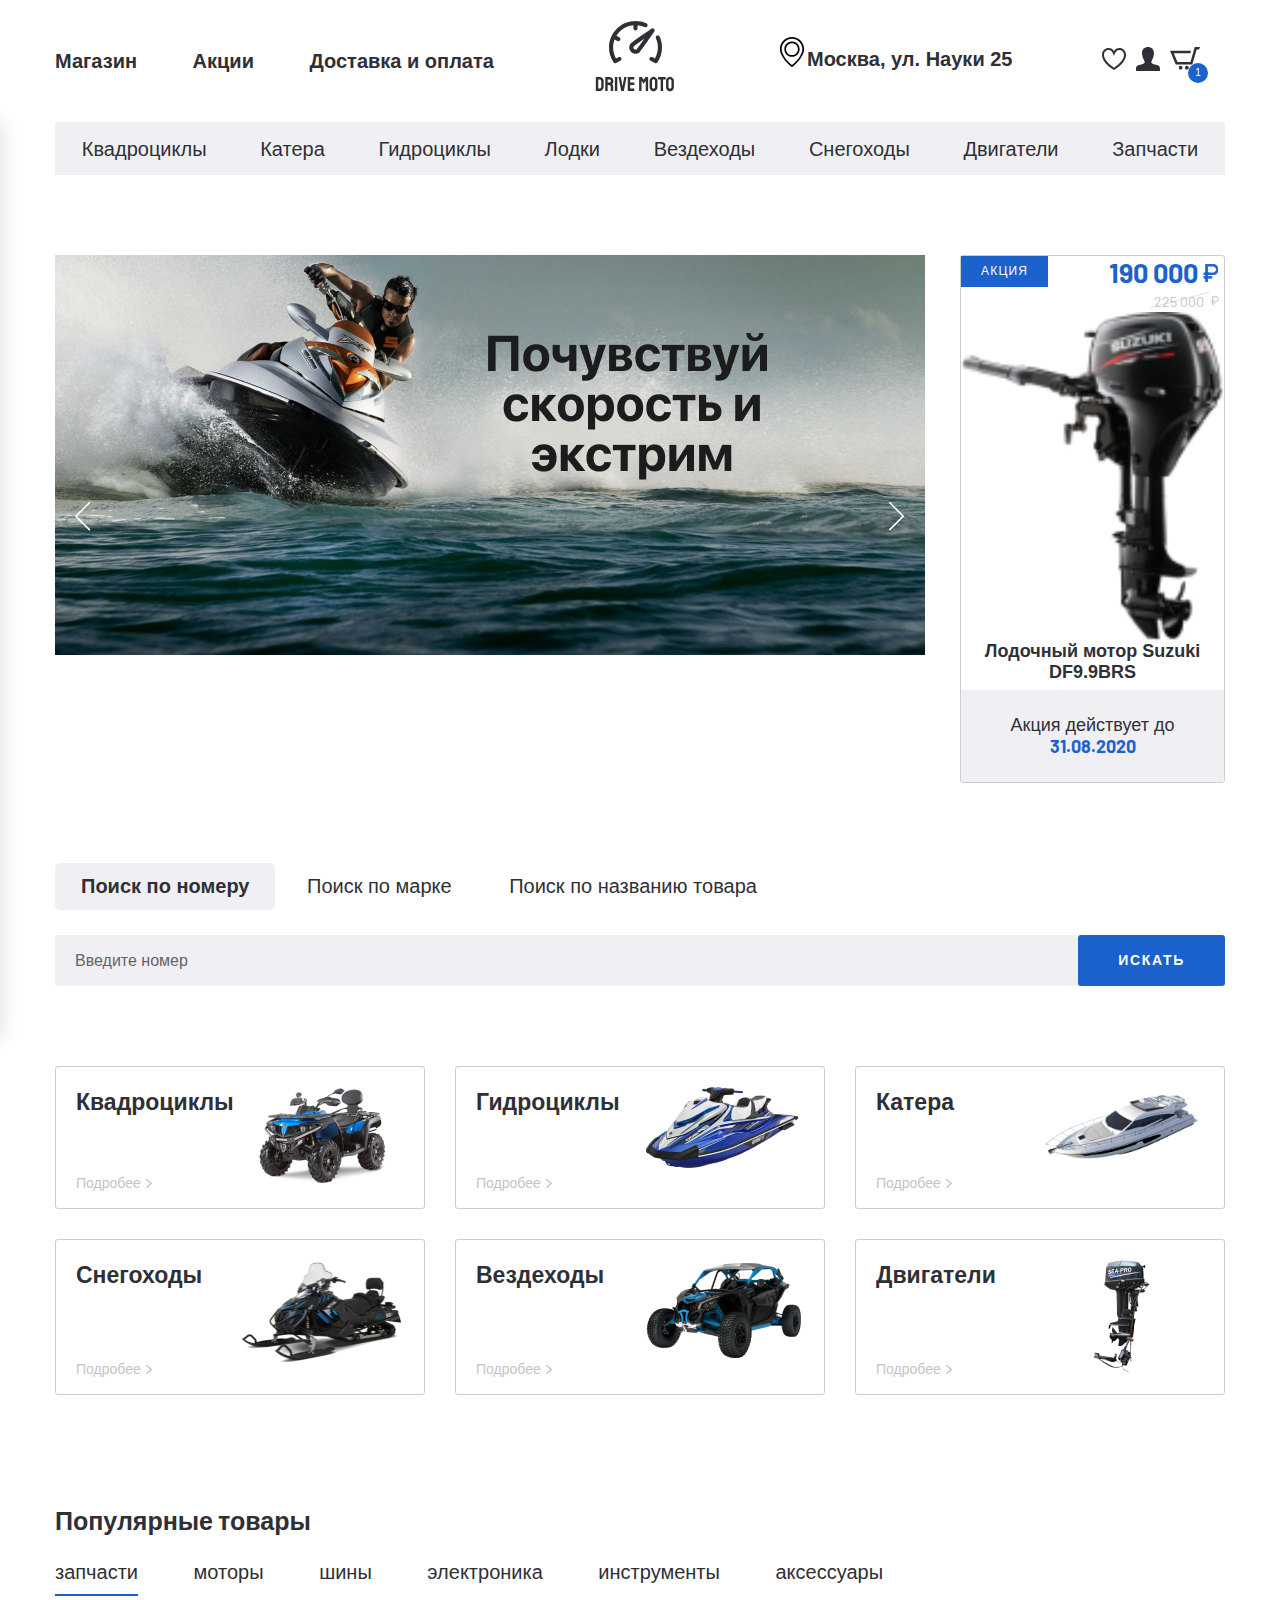
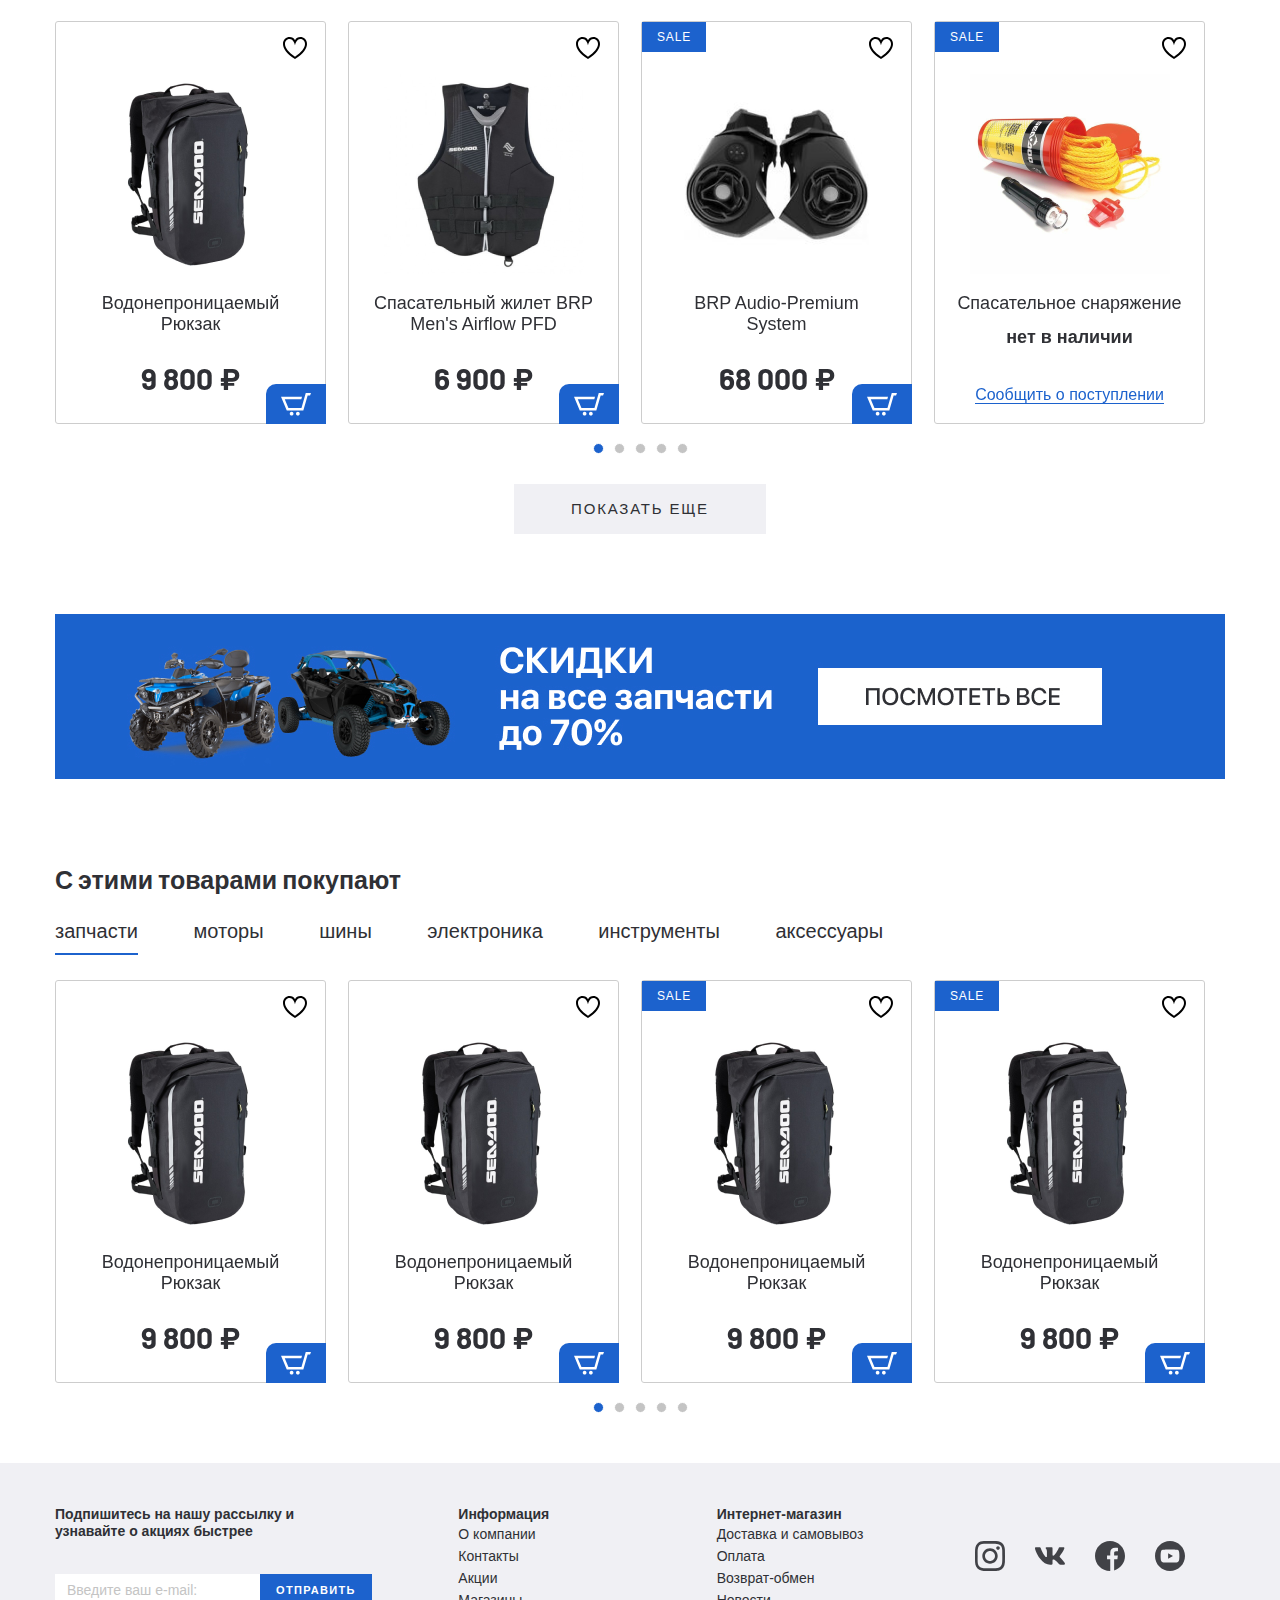
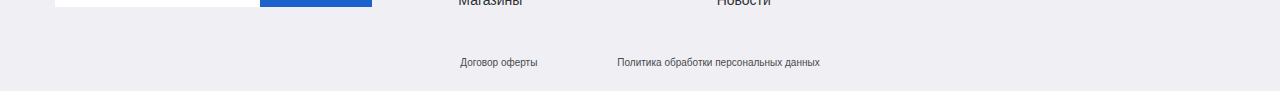
==== commit 3e2f405a: "Start my features" ====
--- a/index.html
+++ b/index.html
@@ -427,51 +427,31 @@
 									<a class="product-item__notify-link" href="#"><span>Сообщить о поступлении</span></a>
 									<a class="product-item" href="#">
 										<p class="product-item__hover-text">посмотреть товар</p>
-										<img class="product-item__img" src="images/content/product-1.png" alt="">
-										<h4 class="product-item__title">Водонепроницаемый Рюкзак
-										</h4>
-										<p class="product-item__price">
-											9 800 ₽
-										</p>
-										<p class="product-item__notify-text">нет в наличии</p>
-									</a>
-								</div>
-							</div>
-
-							<div class="product-slider__item">
-								<div class="product-item__wrapper">
-									<button class="product-item__favorite"></button>
-									<button class="product-item__basket">
-										<img src="images/basket-white.svg" alt="">
-									</button>
-									<a class="product-item__notify-link" href="#"><span>Сообщить о поступлении</span></a>
-									<a class="product-item product-item--sale" href="#">
-										<p class="product-item__hover-text">посмотреть товар</p>
-										<img class="product-item__img" src="images/content/product-1.png" alt="">
-										<h4 class="product-item__title">Водонепроницаемый Рюкзак
-										</h4>
-										<p class="product-item__price">
-											9 800 ₽
-										</p>
-										<p class="product-item__notify-text">нет в наличии</p>
-									</a>
-								</div>
-							</div>
-
-							<div class="product-slider__item">
-								<div class="product-item__wrapper">
-									<button class="product-item__favorite"></button>
-									<button class="product-item__basket">
-										<img src="images/basket-white.svg" alt="">
-									</button>
-									<a class="product-item__notify-link" href="#"><span>Сообщить о поступлении</span></a>
-									<a class="product-item product-item--sale" href="#">
-										<p class="product-item__hover-text">посмотреть товар</p>
-										<img class="product-item__img" src="images/content/product-1.png" alt="">
-										<h4 class="product-item__title">Водонепроницаемый Рюкзак
-										</h4>
-										<p class="product-item__price">
-											9 800 ₽
+										<img class="product-item__img" src="images/content/product-2.png" alt="">
+										<h4 class="product-item__title">Спасательный жилет BRP Men's Airflow PFD
+										</h4>
+										<p class="product-item__price">
+											6 900 ₽
+										</p>
+										<p class="product-item__notify-text">нет в наличии</p>
+									</a>
+								</div>
+							</div>
+
+							<div class="product-slider__item">
+								<div class="product-item__wrapper">
+									<button class="product-item__favorite"></button>
+									<button class="product-item__basket">
+										<img src="images/basket-white.svg" alt="">
+									</button>
+									<a class="product-item__notify-link" href="#"><span>Сообщить о поступлении</span></a>
+									<a class="product-item product-item--sale" href="#">
+										<p class="product-item__hover-text">посмотреть товар</p>
+										<img class="product-item__img" src="images/content/product-3.png" alt="">
+										<h4 class="product-item__title">BRP Audio-Premium System
+										</h4>
+										<p class="product-item__price">
+											68 000 ₽
 										</p>
 										<p class="product-item__notify-text">нет в наличии</p>
 									</a>
@@ -487,11 +467,31 @@
 									<a class="product-item__notify-link" href="#"><span>Сообщить о поступлении</span></a>
 									<a class="product-item product-item--sale" href="#">
 										<p class="product-item__hover-text">посмотреть товар</p>
-										<img class="product-item__img" src="images/content/product-1.png" alt="">
-										<h4 class="product-item__title">Водонепроницаемый Рюкзак
-										</h4>
-										<p class="product-item__price">
-											9 800 ₽
+										<img class="product-item__img" src="images/content/product-4.png" alt="">
+										<h4 class="product-item__title">Спасательное снаряжение
+										</h4>
+										<p class="product-item__price">
+											9 800 ₽
+										</p>
+										<p class="product-item__notify-text">нет в наличии</p>
+									</a>
+								</div>
+							</div>
+
+							<div class="product-slider__item">
+								<div class="product-item__wrapper">
+									<button class="product-item__favorite"></button>
+									<button class="product-item__basket">
+										<img src="images/basket-white.svg" alt="">
+									</button>
+									<a class="product-item__notify-link" href="#"><span>Сообщить о поступлении</span></a>
+									<a class="product-item product-item--sale" href="#">
+										<p class="product-item__hover-text">посмотреть товар</p>
+										<img class="product-item__img" src="images/content/product-5.png" alt="">
+										<h4 class="product-item__title">Чехол для гидроцикла
+										</h4>
+										<p class="product-item__price">
+											12 400 ₽
 										</p>
 										<p class="product-item__notify-text">нет в наличии</p>
 									</a>
@@ -565,26 +565,6 @@
 							</div>
 
 							<div class="product-slider__item">
-								<div class="product-item__wrapper">
-									<button class="product-item__favorite"></button>
-									<button class="product-item__basket">
-										<img src="images/basket-white.svg" alt="">
-									</button>
-									<a class="product-item__notify-link" href="#"><span>Сообщить о поступлении</span></a>
-									<a class="product-item product-item--sale" href="#">
-										<p class="product-item__hover-text">посмотреть товар</p>
-										<img class="product-item__img" src="images/content/product-1.png" alt="">
-										<h4 class="product-item__title">Водонепроницаемый Рюкзак
-										</h4>
-										<p class="product-item__price">
-											9 800 ₽
-										</p>
-										<p class="product-item__notify-text">нет в наличии</p>
-									</a>
-								</div>
-							</div>
-
-							<div class="product-slider__item">
 								<div class="product-item__wrapper product-item__not-available">
 									<button class="product-item__favorite"></button>
 									<button class="product-item__basket">
@@ -594,6 +574,26 @@
 									<a class="product-item product-item--sale" href="#">
 										<p class="product-item__hover-text">посмотреть товар</p>
 										<img class="product-item__img" src="images/content/product-1.png" alt="">
+										<h4 class="product-item__title">Спасательное снаряжение
+										</h4>
+										<p class="product-item__price">
+											9 800 ₽
+										</p>
+										<p class="product-item__notify-text">нет в наличии</p>
+									</a>
+								</div>
+							</div>
+
+							<div class="product-slider__item">
+								<div class="product-item__wrapper">
+									<button class="product-item__favorite"></button>
+									<button class="product-item__basket">
+										<img src="images/basket-white.svg" alt="">
+									</button>
+									<a class="product-item__notify-link" href="#"><span>Сообщить о поступлении</span></a>
+									<a class="product-item product-item--sale" href="#">
+										<p class="product-item__hover-text">посмотреть товар</p>
+										<img class="product-item__img" src="images/content/product-1.png" alt="">
 										<h4 class="product-item__title">Водонепроницаемый Рюкзак
 										</h4>
 										<p class="product-item__price">
@@ -608,10 +608,10 @@
 
 					</div>
 
-					<div id="product-tab-3" class="tabs-content products__content">slider-3</div>
-					<div id="product-tab-4" class="tabs-content products__content">slider-4</div>
-					<div id="product-tab-5" class="tabs-content products__content">slider-5</div>
-					<div id="product-tab-6" class="tabs-content products__content">slider-6</div>
+					<div id="product-tab-3" class="tabs-content products__content">Слайдер карусель с шинами</div>
+					<div id="product-tab-4" class="tabs-content products__content">Слайдер карусель с Электроникой</div>
+					<div id="product-tab-5" class="tabs-content products__content">Слайдер карусель и инструментами</div>
+					<div id="product-tab-6" class="tabs-content products__content">Слайдер карусель с аксессуарами</div>
 				</div>
 
 				<div class="product__more">
--- a/css/style.css
+++ b/css/style.css
@@ -52,10 +52,6 @@
 	overflow: hidden;
 }
 
-.redbg {
-	background-color: red;
-}
-
 .container {
 	max-width: 1200px;
 	padding: 0 15px;
@@ -73,7 +69,6 @@
 	min-height: 122px;
 	font-family: 'SF Pro Display', sans-serif;
 	font-weight: 700;
-/* 	padding-left: 10px; */
 }
 
 .menu__item {
@@ -308,14 +303,14 @@
 	justify-content: space-between;
 }
 
-.sale-item__top {
+.sale-item__top{
 	display: flex;
 	justify-content: space-between;
 	align-items: flex-start;
 
 }
 
-.sale-item__info {
+.sale-item__info{
 	color: #fff;
 	background-color: #1C62CD;
 	padding: 8px 20px;
@@ -325,16 +320,20 @@
 	letter-spacing: 0.1em;
 }
 
-.sale-item__price {
+.sale-item__price{
 	text-align: right;
 }
 
-.price { 
+.price{ 
 	font-family: 'Barlow', sans-serif;
 	position: relative;
 }
 
-.sale-item__price-new {
+.aside__btn{
+	display: none;
+}
+
+.sale-item__price-new{
 	font-weight: 700;
 	font-size: 27px;
 	line-height: 32px;
@@ -344,7 +343,7 @@
 	position: relative;
 }
 
-.sale-item__price-new::after {
+.sale-item__price-new::after{
 	content: "";
 	background-image: url('../images/icons-price.svg');
 	position: absolute;
@@ -540,7 +539,8 @@
 }
 
 .product-item{
-	min-height: 400px;
+	min-height: 403px;
+	height: 403px;
 	border: 1px solid #CDCDCD;
 	border-radius: 3px;
 	text-align: center;
@@ -1750,6 +1750,13 @@
 	background-color: #1C62CD;
 }
 
+.product-card__btn-mobile{
+	display: none;
+}
+
+.footer__topdrop{
+	pointer-events: none;
+}
 
 /* font-family: 'Barlow', sans-serif; */
 /* font-family: 'SF Pro Display', sans-serif; */--- a/css/media.css
+++ b/css/media.css
@@ -24,6 +24,10 @@
 
 	.banner-link img{
 		width: 100%;
+	}
+
+	.catalog__inner-list{
+		justify-content: space-around;
 	}
 
 }
@@ -41,6 +45,8 @@
 		position: relative;
 	}
 
+
+
 }
 
 @media (max-width: 968px){ /* ------------------------------------------------- */
@@ -109,8 +115,35 @@
 		width: 850px;
 	}
 
-	.tabs-wrapper{
+	.catalog__filter-itemsinner, 
+	.tabs-wrapper, 
+	.breadcrumbs__inner{
 		overflow-x: scroll;
+	}
+
+	.tabs-wrapper.tabs-wrapper--no-scroll{
+		overflow: hidden;
+	}
+
+	.product-card__inner{
+		flex-wrap: wrap;
+	}
+
+	.product-card__tabs{
+		display: none;
+	}
+
+	.product-card__content{
+		order: -1;
+	}
+
+	.product-card__btn-mobile{
+		display: block;
+		margin-top: 40px;
+	}
+
+	.product-card__img-box {
+		width: 100%;
 	}
 }
 
@@ -123,6 +156,37 @@
 
 	.footer__top-item{
 		margin-bottom: 25px;
+	}
+
+	.catalog__filter-btn{
+		margin-top: 30px;
+	}
+
+	.catalog__filter-btn button{
+		display: none;
+	}
+
+	.catalog__filter{
+		display: block;
+	}
+
+	.card__top-line label{
+		display: block;
+		width: 100%;
+		margin-bottom: 25px;
+		margin-left: 0;
+	}
+	
+	.card__list-item {
+		display: block;
+	}
+		
+	.card__list-item div{
+		margin-bottom: 15px;
+	}
+	
+	.card__list-itemtitle{
+		display: none;
 	}
 
 }
@@ -170,6 +234,45 @@
 		min-height: 90px;
 		object-fit: contain;
 	}
+
+	.catalog__inner{
+		flex-wrap: wrap;
+	}
+
+	.aside__btn{
+		display: block;
+		text-transform: uppercase;
+		font-weight: bold;
+		text-align: center;
+		padding: 15px 0;
+		width: 100%;
+		color: #fff;
+		background-color: #1C62CD;
+		margin-bottom: 30px;
+	}
+
+	.aside-filter{
+		display: none;
+	}
+
+	.product-card__title{
+		font-size: 20px;
+		line-height: 24px;
+	}
+
+	.product-card__buttons a + a{
+		margin-left: 10px;
+	}
+
+	.jq-ry-container{
+		padding: 0;
+	}
+
+	.product-card__img{
+		width: 100%;
+	}
+
+
 }
 
 @media (max-width: 540px) { /* ------------------------------------------------- */
@@ -178,14 +281,14 @@
 		width: 100%;
 	}
 	
-		.footer_bottom{
-			flex-direction: column;
-			align-items: start;
-		}
+	.footer_bottom{
+		flex-direction: column;
+		align-items: start;
+	}
 		
-		.footer_bottom-link{
-			margin: 10px 0;
-		}
+	.footer_bottom-link{
+		margin: 10px 0;
+	}
 
 	.footer__top-inner{
 		justify-content: start;
@@ -246,6 +349,10 @@
 		transform: rotate(180deg);
 	}
 
+	.footer__topdrop{
+		pointer-events: auto;
+}
+
 }
 
 @media (max-width: 440px) { /* ------------------------------------------------- */
@@ -257,6 +364,9 @@
 	.categories__item{
 		padding: 20px 10px 16px;
 	}
-}
-
-/* 4. Адаптив - 6 сначала*/+
+	.pagintation-list__item{
+		margin: 0;
+	}
+
+}
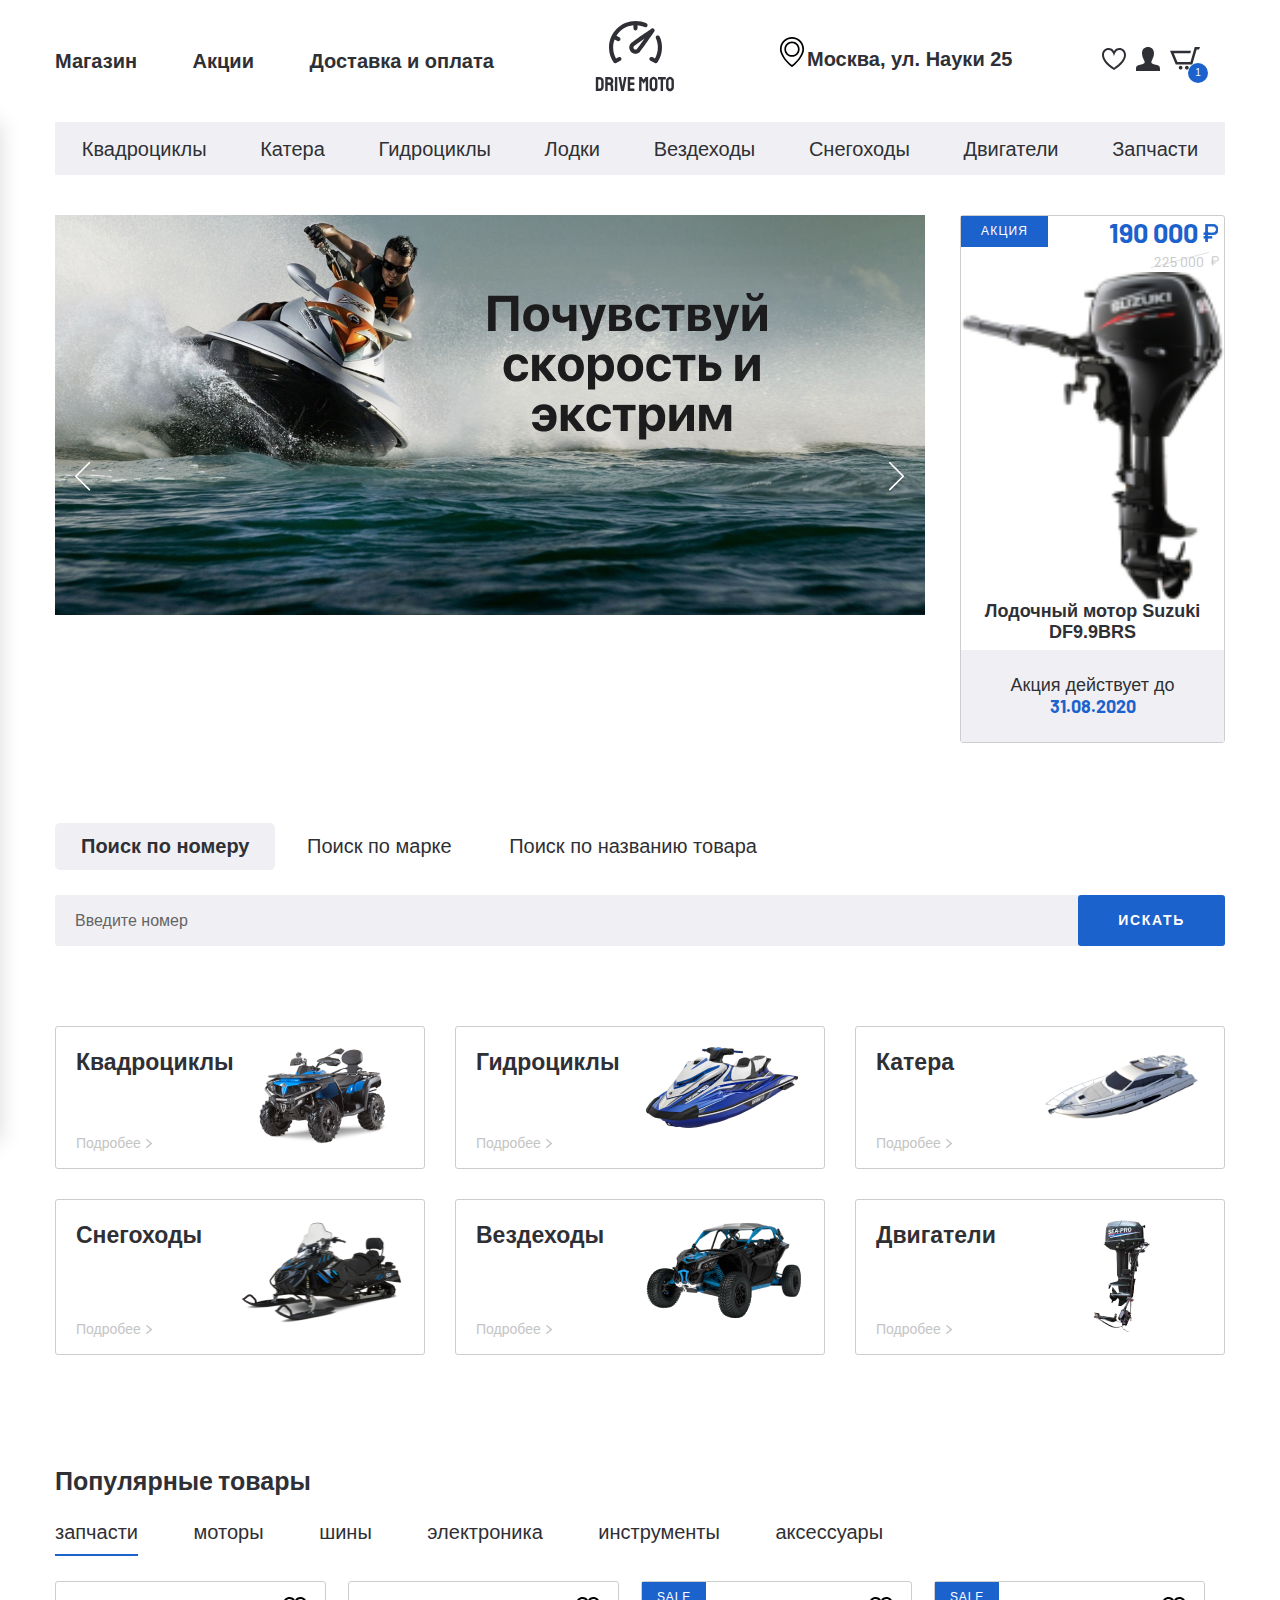
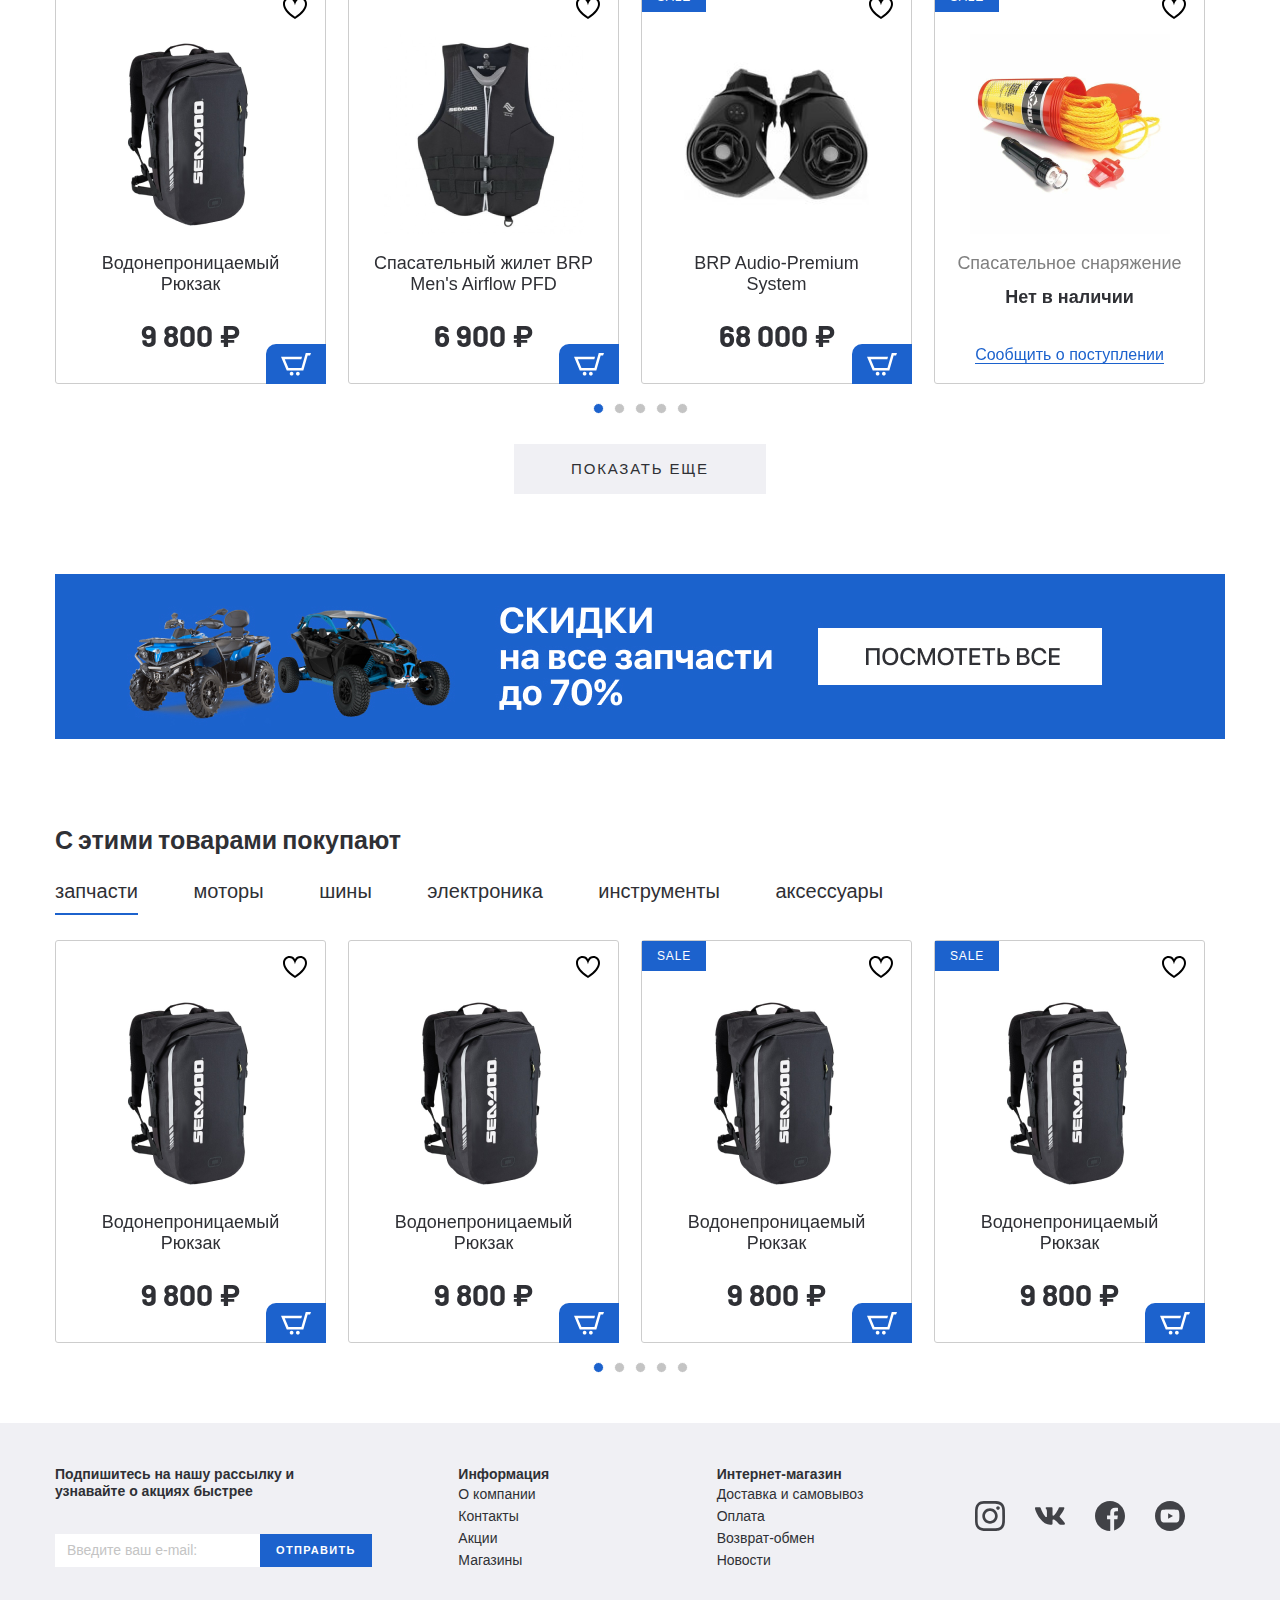
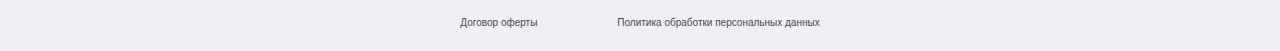
==== commit d29834e0: "final version 22sep2020" ====
--- a/index.html
+++ b/index.html
@@ -35,15 +35,16 @@
 								<a class="menu__link" href="catalog.html">Магазин</a>
 							</li>
 							<li class="menu__item">
-								<a class="menu__link" href="#">Акции</a>
+								<a class="menu__link" href="404.html">Акции</a>
 							</li>
 							<li class="menu__item">
-								<a class="menu__link" href="#">Доставка и оплата</a>
+								<a class="menu__link" href="404.html">Доставка и оплата</a>
 							</li>
 						</ul>
 					</nav>
 					<a class="logo" href="index.html">
 						<img class="logo__img" src="images/logo.svg" alt="Логотип 'Drive Moto'">
+						<img class="logo__img--small" src="images/logo-short.svg" alt="Логотип 'Drive Moto'">
 					</a>
 					<div class="header__box">
 						<p class="header__adress">
@@ -71,7 +72,7 @@
 				</div>
 			</div>
 		</div>
-
+	
 		<ul class="menu-mobile__list">
 			<li class="menu-mobile__item">
 				<a class="menu-mobile__link" href="#">
@@ -129,7 +130,7 @@
 					</p>
 				</a>
 			</li>
-
+	
 			<li class="menu-mobile__item">
 				<a class="menu-mobile__link" href="#">
 					<p>
@@ -186,57 +187,58 @@
 					</p>
 				</a>
 			</li>
+			<li class="menu-mobile__item--15">
+			</li>
 		</ul>
-
+	
 		<div class="menu__mobile-linewrapper">
 			<ul class="menu__mobile-line">
 				<li class="menu__item">
 					<a class="menu__link" href="catalog.html">Магазин</a>
 				</li>
 				<li class="menu__item">
-					<a class="menu__link" href="#">Акции</a>
+					<a class="menu__link" href="catalog.html">Акции</a>
 				</li>
 				<li class="menu__item">
-					<a class="menu__link" href="#">Доставка и оплата</a>
+					<a class="menu__link" href="#catalog.html">Доставка и оплата</a>
 				</li>
 			</ul>
 		</div>
-
-
-
+	
+	
+	
 		<div class="header__bottom">
 			<div class="container">
-
+	
 				<ul class="menu-categories">
 					<li class="menu-categories__item">
-						<a class="menu-categories__link" href="#" title="Квадроциклы">Квадроциклы</a>
+						<a class="menu-categories__link" href="catalog.html" title="Квадроциклы">Квадроциклы</a>
 					</li>
 					<li class="menu-categories__item">
-						<a class="menu-categories__link" href="#" title="Катера">Катера</a>
+						<a class="menu-categories__link" href="catalog.html" title="Катера">Катера</a>
 					</li>
 					<li class="menu-categories__item">
-						<a class="menu-categories__link" href="#" title="Гидроциклы">Гидроциклы</a>
+						<a class="menu-categories__link" href="catalog.html" title="Гидроциклы">Гидроциклы</a>
 					</li>
 					<li class="menu-categories__item">
-						<a class="menu-categories__link" href="#" title="Лодки">Лодки</a>
+						<a class="menu-categories__link" href="catalog.html" title="Лодки">Лодки</a>
 					</li>
 					<li class="menu-categories__item">
-						<a class="menu-categories__link" href="#" title="Вездеходы">Вездеходы</a>
+						<a class="menu-categories__link" href="catalog.html" title="Вездеходы">Вездеходы</a>
 					</li>
 					<li class="menu-categories__item">
-						<a class="menu-categories__link" href="#" title="Снегоходы">Снегоходы</a>
+						<a class="menu-categories__link" href="catalog.html" title="Снегоходы">Снегоходы</a>
 					</li>
 					<li class="menu-categories__item">
-						<a class="menu-categories__link" href="#" title="Двигатели">Двигатели</a>
+						<a class="menu-categories__link" href="catalog.html" title="Двигатели">Двигатели</a>
 					</li>
 					<li class="menu-categories__item">
-						<a class="menu-categories__link" href="#" title="Запчасти">Запчасти</a>
+						<a class="menu-categories__link" href="catalog.html" title="Запчасти">Запчасти</a>
 					</li>
 				</ul>
 			</div>
 		</div>
 	</header>
-
 
 	<section class="banner-section page-section">
 		<div class="container">
@@ -286,7 +288,7 @@
 		<div class="container">
 			<div class="search__inner">
 				<div class="search__tabs tabs-wrapper">
-					<div class="mobile-overflow">
+					<div class="mobile-overflow--top">
 						<a class="tab search__tabs-item tab--active" href="#tab-1">Поиск по номеру</a>
 						<a class="tab search__tabs-item" href="#tab-2">Поиск по марке</a>
 						<a class="tab search__tabs-item" href="#tab-3">Поиск по названию товара</a>
@@ -319,7 +321,7 @@
 	<section class="categories page-section">
 		<div class="container">
 			<div class="categories__inner">
-				<a class="categories__item" href="#">
+				<a class="categories__item" href="catalog.html">
 					<div class="categories__item-info">
 						<h4 class="categories__item-title">Квадроциклы</h4>
 						<p class="categories__item-text">Подробее</p>
@@ -328,7 +330,7 @@
 						<img src="images/categories-1.png" alt="">
 					</div>
 				</a>
-				<a class="categories__item" href="#">
+				<a class="categories__item" href="catalog.html">
 					<div class="categories__item-info">
 						<h4 class="categories__item-title">Гидроциклы</h4>
 						<p class="categories__item-text">Подробее</p>
@@ -337,7 +339,7 @@
 						<img src="images/categories-2.png" alt="">
 					</div>
 				</a>
-				<a class="categories__item" href="#">
+				<a class="categories__item" href="catalog.html">
 					<div class="categories__item-info">
 						<h4 class="categories__item-title">Катера</h4>
 						<p class="categories__item-text">Подробее</p>
@@ -346,7 +348,7 @@
 						<img src="images/categories-3.png" alt="">
 					</div>
 				</a>
-				<a class="categories__item" href="#">
+				<a class="categories__item" href="catalog.html">
 					<div class="categories__item-info">
 						<h4 class="categories__item-title">Снегоходы</h4>
 						<p class="categories__item-text">Подробее</p>
@@ -355,7 +357,7 @@
 						<img src="images/categories-4.png" alt="">
 					</div>
 				</a>
-				<a class="categories__item" href="#">
+				<a class="categories__item" href="catalog.html">
 					<div class="categories__item-info">
 						<h4 class="categories__item-title">Вездеходы</h4>
 						<p class="categories__item-text">Подробее</p>
@@ -364,7 +366,7 @@
 						<img src="images/categories-5.png" alt="">
 					</div>
 				</a>
-				<a class="categories__item" href="#">
+				<a class="categories__item" href="catalog.html">
 					<div class="categories__item-info">
 						<h4 class="categories__item-title">Двигатели</h4>
 						<p class="categories__item-text">Подробее</p>
@@ -377,7 +379,7 @@
 		</div>
 	</section>
 
-	<section class="products">
+ <section class="products"> 	<!--											Популярные товары							 -->
 		<div class="container">
 			<div class="products__inner">
 				<h3 class="product__title">
@@ -413,7 +415,7 @@
 										<p class="product-item__price">
 											9 800 ₽
 										</p>
-										<p class="product-item__notify-text">нет в наличии</p>
+										<p class="product-item__notify-text">Нет в наличии</p>
 									</a>
 								</div>
 							</div>
@@ -433,7 +435,7 @@
 										<p class="product-item__price">
 											6 900 ₽
 										</p>
-										<p class="product-item__notify-text">нет в наличии</p>
+										<p class="product-item__notify-text">Нет в наличии</p>
 									</a>
 								</div>
 							</div>
@@ -453,7 +455,7 @@
 										<p class="product-item__price">
 											68 000 ₽
 										</p>
-										<p class="product-item__notify-text">нет в наличии</p>
+										<p class="product-item__notify-text">Нет в наличии</p>
 									</a>
 								</div>
 							</div>
@@ -473,7 +475,7 @@
 										<p class="product-item__price">
 											9 800 ₽
 										</p>
-										<p class="product-item__notify-text">нет в наличии</p>
+										<p class="product-item__notify-text">Нет в наличии</p>
 									</a>
 								</div>
 							</div>
@@ -493,7 +495,7 @@
 										<p class="product-item__price">
 											12 400 ₽
 										</p>
-										<p class="product-item__notify-text">нет в наличии</p>
+										<p class="product-item__notify-text">Нет в наличии</p>
 									</a>
 								</div>
 							</div>
@@ -519,7 +521,7 @@
 										<p class="product-item__price">
 											9 800 ₽
 										</p>
-										<p class="product-item__notify-text">нет в наличии</p>
+										<p class="product-item__notify-text">Нет в наличии</p>
 									</a>
 								</div>
 							</div>
@@ -539,27 +541,27 @@
 										<p class="product-item__price">
 											9 800 ₽
 										</p>
-										<p class="product-item__notify-text">нет в наличии</p>
-									</a>
-								</div>
-							</div>
-
-							<div class="product-slider__item">
-								<div class="product-item__wrapper">
-									<button class="product-item__favorite"></button>
-									<button class="product-item__basket">
-										<img src="images/basket-white.svg" alt="">
-									</button>
-									<a class="product-item__notify-link" href="#"><span>Сообщить о поступлении</span></a>
-									<a class="product-item product-item--sale" href="#">
-										<p class="product-item__hover-text">посмотреть товар</p>
-										<img class="product-item__img" src="images/content/product-1.png" alt="">
-										<h4 class="product-item__title">Водонепроницаемый Рюкзак
-										</h4>
-										<p class="product-item__price">
-											9 800 ₽
-										</p>
-										<p class="product-item__notify-text">нет в наличии</p>
+										<p class="product-item__notify-text">Нет в наличии</p>
+									</a>
+								</div>
+							</div>
+
+							<div class="product-slider__item">
+								<div class="product-item__wrapper">
+									<button class="product-item__favorite"></button>
+									<button class="product-item__basket">
+										<img src="images/basket-white.svg" alt="">
+									</button>
+									<a class="product-item__notify-link" href="#"><span>Сообщить о поступлении</span></a>
+									<a class="product-item product-item--sale" href="#">
+										<p class="product-item__hover-text">посмотреть товар</p>
+										<img class="product-item__img" src="images/content/product-1.png" alt="">
+										<h4 class="product-item__title">Водонепроницаемый Рюкзак
+										</h4>
+										<p class="product-item__price">
+											9 800 ₽
+										</p>
+										<p class="product-item__notify-text">Нет в наличии</p>
 									</a>
 								</div>
 							</div>
@@ -579,27 +581,27 @@
 										<p class="product-item__price">
 											9 800 ₽
 										</p>
-										<p class="product-item__notify-text">нет в наличии</p>
-									</a>
-								</div>
-							</div>
-
-							<div class="product-slider__item">
-								<div class="product-item__wrapper">
-									<button class="product-item__favorite"></button>
-									<button class="product-item__basket">
-										<img src="images/basket-white.svg" alt="">
-									</button>
-									<a class="product-item__notify-link" href="#"><span>Сообщить о поступлении</span></a>
-									<a class="product-item product-item--sale" href="#">
-										<p class="product-item__hover-text">посмотреть товар</p>
-										<img class="product-item__img" src="images/content/product-1.png" alt="">
-										<h4 class="product-item__title">Водонепроницаемый Рюкзак
-										</h4>
-										<p class="product-item__price">
-											9 800 ₽
-										</p>
-										<p class="product-item__notify-text">нет в наличии</p>
+										<p class="product-item__notify-text">Нет в наличии</p>
+									</a>
+								</div>
+							</div>
+
+							<div class="product-slider__item">
+								<div class="product-item__wrapper">
+									<button class="product-item__favorite"></button>
+									<button class="product-item__basket">
+										<img src="images/basket-white.svg" alt="">
+									</button>
+									<a class="product-item__notify-link" href="#"><span>Сообщить о поступлении</span></a>
+									<a class="product-item product-item--sale" href="#">
+										<p class="product-item__hover-text">посмотреть товар</p>
+										<img class="product-item__img" src="images/content/product-1.png" alt="">
+										<h4 class="product-item__title">Водонепроницаемый Рюкзак
+										</h4>
+										<p class="product-item__price">
+											9 800 ₽
+										</p>
+										<p class="product-item__notify-text">Нет в наличии</p>
 									</a>
 								</div>
 							</div>
@@ -609,7 +611,7 @@
 					</div>
 
 					<div id="product-tab-3" class="tabs-content products__content">Слайдер карусель с шинами</div>
-					<div id="product-tab-4" class="tabs-content products__content">Слайдер карусель с Электроникой</div>
+					<div id="product-tab-4" class="tabs-content products__content">Слайдер карусель с электроникой</div>
 					<div id="product-tab-5" class="tabs-content products__content">Слайдер карусель и инструментами</div>
 					<div id="product-tab-6" class="tabs-content products__content">Слайдер карусель с аксессуарами</div>
 				</div>
@@ -629,7 +631,7 @@
 		</div>
 	</div>
 
-	<section class="products">
+	<section class="products"> <!--											С этим товаром покупают							 -->
 		<div class="container">
 			<div class="products__inner">
 				<h3 class="product__title">
@@ -666,7 +668,7 @@
 										<p class="product-item__price">
 											9 800 ₽
 										</p>
-										<p class="product-item__notify-text">нет в наличии</p>
+										<p class="product-item__notify-text">Нет в наличии</p>
 									</a>
 								</div>
 							</div>
@@ -686,47 +688,47 @@
 										<p class="product-item__price">
 											9 800 ₽
 										</p>
-										<p class="product-item__notify-text">нет в наличии</p>
-									</a>
-								</div>
-							</div>
-
-							<div class="product-slider__item">
-								<div class="product-item__wrapper">
-									<button class="product-item__favorite"></button>
-									<button class="product-item__basket">
-										<img src="images/basket-white.svg" alt="">
-									</button>
-									<a class="product-item__notify-link" href="#"><span>Сообщить о поступлении</span></a>
-									<a class="product-item product-item--sale" href="#">
-										<p class="product-item__hover-text">посмотреть товар</p>
-										<img class="product-item__img" src="images/content/product-1.png" alt="">
-										<h4 class="product-item__title">Водонепроницаемый Рюкзак
-										</h4>
-										<p class="product-item__price">
-											9 800 ₽
-										</p>
-										<p class="product-item__notify-text">нет в наличии</p>
-									</a>
-								</div>
-							</div>
-
-							<div class="product-slider__item">
-								<div class="product-item__wrapper">
-									<button class="product-item__favorite"></button>
-									<button class="product-item__basket">
-										<img src="images/basket-white.svg" alt="">
-									</button>
-									<a class="product-item__notify-link" href="#"><span>Сообщить о поступлении</span></a>
-									<a class="product-item product-item--sale" href="#">
-										<p class="product-item__hover-text">посмотреть товар</p>
-										<img class="product-item__img" src="images/content/product-1.png" alt="">
-										<h4 class="product-item__title">Водонепроницаемый Рюкзак
-										</h4>
-										<p class="product-item__price">
-											9 800 ₽
-										</p>
-										<p class="product-item__notify-text">нет в наличии</p>
+										<p class="product-item__notify-text">Нет в наличии</p>
+									</a>
+								</div>
+							</div>
+
+							<div class="product-slider__item">
+								<div class="product-item__wrapper">
+									<button class="product-item__favorite"></button>
+									<button class="product-item__basket">
+										<img src="images/basket-white.svg" alt="">
+									</button>
+									<a class="product-item__notify-link" href="#"><span>Сообщить о поступлении</span></a>
+									<a class="product-item product-item--sale" href="#">
+										<p class="product-item__hover-text">посмотреть товар</p>
+										<img class="product-item__img" src="images/content/product-1.png" alt="">
+										<h4 class="product-item__title">Водонепроницаемый Рюкзак
+										</h4>
+										<p class="product-item__price">
+											9 800 ₽
+										</p>
+										<p class="product-item__notify-text">Нет в наличии</p>
+									</a>
+								</div>
+							</div>
+
+							<div class="product-slider__item">
+								<div class="product-item__wrapper">
+									<button class="product-item__favorite"></button>
+									<button class="product-item__basket">
+										<img src="images/basket-white.svg" alt="">
+									</button>
+									<a class="product-item__notify-link" href="#"><span>Сообщить о поступлении</span></a>
+									<a class="product-item product-item--sale" href="#">
+										<p class="product-item__hover-text">посмотреть товар</p>
+										<img class="product-item__img" src="images/content/product-1.png" alt="">
+										<h4 class="product-item__title">Водонепроницаемый Рюкзак
+										</h4>
+										<p class="product-item__price">
+											9 800 ₽
+										</p>
+										<p class="product-item__notify-text">Нет в наличии</p>
 									</a>
 								</div>
 							</div>
@@ -746,7 +748,7 @@
 										<p class="product-item__price">
 											9 800 ₽
 										</p>
-										<p class="product-item__notify-text">нет в наличии</p>
+										<p class="product-item__notify-text">Нет в наличии</p>
 									</a>
 								</div>
 							</div>
@@ -772,7 +774,7 @@
 										<p class="product-item__price">
 											9 800 ₽
 										</p>
-										<p class="product-item__notify-text">нет в наличии</p>
+										<p class="product-item__notify-text">Нет в наличии</p>
 									</a>
 								</div>
 							</div>
@@ -792,47 +794,47 @@
 										<p class="product-item__price">
 											9 800 ₽
 										</p>
-										<p class="product-item__notify-text">нет в наличии</p>
-									</a>
-								</div>
-							</div>
-
-							<div class="product-slider__item">
-								<div class="product-item__wrapper">
-									<button class="product-item__favorite"></button>
-									<button class="product-item__basket">
-										<img src="images/basket-white.svg" alt="">
-									</button>
-									<a class="product-item__notify-link" href="#"><span>Сообщить о поступлении</span></a>
-									<a class="product-item product-item--sale" href="#">
-										<p class="product-item__hover-text">посмотреть товар</p>
-										<img class="product-item__img" src="images/content/product-1.png" alt="">
-										<h4 class="product-item__title">Водонепроницаемый Рюкзак
-										</h4>
-										<p class="product-item__price">
-											9 800 ₽
-										</p>
-										<p class="product-item__notify-text">нет в наличии</p>
-									</a>
-								</div>
-							</div>
-
-							<div class="product-slider__item">
-								<div class="product-item__wrapper">
-									<button class="product-item__favorite"></button>
-									<button class="product-item__basket">
-										<img src="images/basket-white.svg" alt="">
-									</button>
-									<a class="product-item__notify-link" href="#"><span>Сообщить о поступлении</span></a>
-									<a class="product-item product-item--sale" href="#">
-										<p class="product-item__hover-text">посмотреть товар</p>
-										<img class="product-item__img" src="images/content/product-1.png" alt="">
-										<h4 class="product-item__title">Водонепроницаемый Рюкзак
-										</h4>
-										<p class="product-item__price">
-											9 800 ₽
-										</p>
-										<p class="product-item__notify-text">нет в наличии</p>
+										<p class="product-item__notify-text">Нет в наличии</p>
+									</a>
+								</div>
+							</div>
+
+							<div class="product-slider__item">
+								<div class="product-item__wrapper">
+									<button class="product-item__favorite"></button>
+									<button class="product-item__basket">
+										<img src="images/basket-white.svg" alt="">
+									</button>
+									<a class="product-item__notify-link" href="#"><span>Сообщить о поступлении</span></a>
+									<a class="product-item product-item--sale" href="#">
+										<p class="product-item__hover-text">посмотреть товар</p>
+										<img class="product-item__img" src="images/content/product-1.png" alt="">
+										<h4 class="product-item__title">Водонепроницаемый Рюкзак
+										</h4>
+										<p class="product-item__price">
+											9 800 ₽
+										</p>
+										<p class="product-item__notify-text">Нет в наличии</p>
+									</a>
+								</div>
+							</div>
+
+							<div class="product-slider__item">
+								<div class="product-item__wrapper">
+									<button class="product-item__favorite"></button>
+									<button class="product-item__basket">
+										<img src="images/basket-white.svg" alt="">
+									</button>
+									<a class="product-item__notify-link" href="#"><span>Сообщить о поступлении</span></a>
+									<a class="product-item product-item--sale" href="#">
+										<p class="product-item__hover-text">посмотреть товар</p>
+										<img class="product-item__img" src="images/content/product-1.png" alt="">
+										<h4 class="product-item__title">Водонепроницаемый Рюкзак
+										</h4>
+										<p class="product-item__price">
+											9 800 ₽
+										</p>
+										<p class="product-item__notify-text">Нет в наличии</p>
 									</a>
 								</div>
 							</div>
@@ -852,7 +854,7 @@
 										<p class="product-item__price">
 											9 800 ₽
 										</p>
-										<p class="product-item__notify-text">нет в наличии</p>
+										<p class="product-item__notify-text">Нет в наличии</p>
 									</a>
 								</div>
 							</div>
@@ -875,7 +877,7 @@
 			<div class="footer__top">
 				<div class="footer__top-inner">
 					<div class="footer__top-item footer__top-newsletter">
-						<h6 class="footer__top-title">
+						<h6 class="footer__top-title-nodrop">
 							Подпишитесь на нашу рассылку и узнавайте о акциях быстрее
 						</h6>
 						<form class="footer-form" action="">
--- a/css/style.css
+++ b/css/style.css
@@ -1,32 +1,32 @@
-html {
+html{
 	box-sizing: border-box;
 }
 
-*, *::before, *::after {
+*, *::before, *::after{
 	box-sizing: inherit;
 }
 
-a {
+a{
 	text-decoration: none;
 	color: inherit;
 	display: inline-block;
 }
 
-ul, li {
+ul, li{
 	margin: 0;
 	padding: 0;
 	list-style: none;
 }
 
-h1, h2, h3, h4, h5, h6 {
+h1, h2, h3, h4, h5, h6{
 	margin: 0;
 }
 
-p {
+p{
 	margin: 0;
 }
 
-body {
+body{
 	font-family: 'SF Pro Display', sans-serif;
 	color: #2F3035;
 	font-size: 20px;
@@ -38,7 +38,7 @@
 
 .visually-hidden:not(:focus):not(:active),
 input[type="checkbox"].visually-hidden,
-input[type="radio"].visually-hidden {
+input[type="radio"].visually-hidden{
 	position: absolute;
 	width: 1px;
 	height: 1px;
@@ -52,17 +52,60 @@
 	overflow: hidden;
 }
 
-.container {
+.container{
 	max-width: 1200px;
 	padding: 0 15px;
 	margin: 0 auto;
 }
 
-.page-section {
+.body404{
+	height: 100vh;
+}
+
+.wrapper404{
+	display: flex;
+	flex-direction: column;
+	min-height: 100%;
+}
+
+.container.p404{
+	text-align: center;
+	text-transform: uppercase;
+	flex: 1 0 auto;
+}
+
+.container.p404 h1{
+	line-height: normal;
+}
+
+.container.p404 img{
+	margin: 30px auto;
+	max-width: 100%;
+}
+
+.body404 .footer{
+	flex: 0 0 auto;
+}
+
+.p404 a{
+	margin: 40px 0;
+	width: 320px;
+	background-color: #1C62CD;
+	border-radius: 5px;
+	padding: 10px;
+	color: #fff;
+}
+
+.p404 a:hover{
+	background-color: #1956b1;
+	box-shadow: inset -2px -2px 6px #13448f;
+}
+
+.page-section{
 	margin-bottom: 80px;
 }
 
-.header__top-inner {
+.header__top-inner{
 	display: flex;
 	justify-content: space-between;
 	align-items: center;
@@ -71,15 +114,15 @@
 	font-weight: 700;
 }
 
-.menu__item {
+.menu__item{
 	display: inline-block;
 }
 
-.menu__item + .menu__item {
+.menu__item + .menu__item{
 	padding-left: 50px;
 }
 
-.header__box {
+.header__box{
 	display: flex;
 }
 
@@ -87,14 +130,18 @@
 	display: none;
 }
 
-.header__adress {
+.logo__img--small{
+	display: none;
+}
+
+.header__adress{
 	margin-right: 60px;
 	width: 265px;
 	padding-left: 30px;
 	position: relative;
 }
 
-.header__adress::before {
+.header__adress::before{
 	content: "";
 	position: absolute;
 	background-image: url('../images/adress-icon.svg');
@@ -125,20 +172,26 @@
 
 .menu-mobile__item{
 	position: relative;
-	border-bottom: 1px solid rgba(0, 0, 0, 0.1);
+	border-bottom: 1px solid rgba(0, 0, 0, 0.15);
+}
+
+.menu-mobile__item--15{
+	position: relative;
+	height: 15px;
+	border-bottom: none;
 }
 
 .menu-mobile__link{
 	display: block;
 	padding-left: 53px;
 	padding-top: 36px;
-
-}
+	padding-bottom: 6px;
+	}
 
 .menu-mobile__img{
 	position: absolute;
 	left: 11px;
-	bottom: 0;
+	bottom: 8px;
 }
 
 .user-list{
@@ -171,11 +224,11 @@
 	text-align: center;
 }
 
-.header__bottom {
-	margin-bottom: 80px;
-}
-
-.menu-categories {
+.header__bottom{
+	margin-bottom: 40px;
+}
+
+.menu-categories{
 	background-color: #F0F0F4;
 	display: flex;
 	min-height: 53px;
@@ -183,7 +236,7 @@
 	justify-content: space-around;
 }
 
-.menu-categories__item {
+.menu-categories__item{
 	position: relative;
 }
 
@@ -206,7 +259,7 @@
 		color: green;
 }
 
-.menu-categories__link::before {
+.menu-categories__link::before{
 	content: "";
 	position: absolute;
 	width: 0; 
@@ -218,28 +271,28 @@
 	transition: all .3s;
 }
 
-.menu-categories__link:hover {
+.menu-categories__link:hover{
 	color: #000;
 	font-weight: 500;
 }
 
-.menu-categories__link:hover::before {
+.menu-categories__link:hover::before{
 	width: 100%;
 	right: auto;
 	left: 0;
 }
 
-.banner-section__inner {
+.banner-section__inner{
 	display: flex;
 	justify-content: space-between;
 }
 
-.banner-section__slider {
+.banner-section__slider{
 	max-width: 870px;
 }
 
 .banner-section__slider-btn,
-.product-slider__slider-btn {
+.product-slider__slider-btn{
 	position: absolute;
 	top: 50%;
 	transform: translateY(-50%);
@@ -251,15 +304,15 @@
 	cursor: pointer;
 }
 
-.banner-section__slider-btnprev {
+.banner-section__slider-btnprev{
 	left: 20px;
 }
 
-.banner-section__slider-btnnext {
+.banner-section__slider-btnnext{
 	right: 20px;
 }
 
-.slick-dots {
+.slick-dots{
 	position: absolute;
 	bottom: 40px;
 	left: 0;
@@ -267,13 +320,13 @@
 	text-align: center;
 }
 
-.slick-dots li {
+.slick-dots li{
 	display: inline-block;
 	padding: 0 5px;
 
 }
 
-.slick-dots button {
+.slick-dots button{
 	padding: 0;
 	font-size: 0;
 	margin: 0;
@@ -289,11 +342,11 @@
 	background-color: #fff;
 }
 
-.slick-active li button {
+.slick-active li button{
 	background-color: #fff;
 }
 
-.sale-item {
+.sale-item{
 	max-width: 265px;
 	text-align: center;
 	border: 1px solid #CDCDCD;
@@ -353,7 +406,7 @@
 	height: 18px;
 }
 
-.sale-item__price-old {
+.sale-item__price-old{
 	font-weight: 400;
 	font-size: 14px;
 	line-height: 17px;
@@ -365,7 +418,7 @@
 	display: inline-block;
 }
 
-.sale-item__price-old::after {
+.sale-item__price-old::after{
 	content: "";
 	background-image: url('../images/icons-price-old.svg');
 	position: absolute;
@@ -375,21 +428,21 @@
 	height: 10px;
 }
 
-.sale-item__footer {
+.sale-item__footer{
 	background-color: #F0F0F4;
 	padding: 25px 20px;
 	font-size: 18px;
 	line-height: 21px;
 }
 
-.sale-item__footer span {
+.sale-item__footer span{
 	color: #1C62CD;
 	display: block;
 	font-weight: bold;
 	font-family: 'Barlow', sans-serif;
 }
 
-.sale-item__title {
+.sale-item__title{
 	font-size: 18px;
 	line-height: 21px;
 	font-weight: 700;
@@ -397,43 +450,43 @@
 	padding: 0 15px;
 }
 
-.banner-section_slider-img {
+.banner-section_slider-img{
 	object-fit: cover;
 }
 
 
-.sale-item__img {
+.sale-item__img{
 	object-fit: contain;
 }
 
-.search__tabs {
+.search__tabs{
 	margin-bottom: 25px;
 }
 
-.search__tabs-item {
+.search__tabs-item{
 	padding: 11px 26px 12px;
 }
 
-.search__tabs-item.tab--active {
+.search__tabs-item.tab--active{
 	border-radius: 5px;
 	background-color: #F0F0F4;
 	font-weight: 700;
 	font-family: "SF Pro Display-bold", sans-serif;
 }
 
-.tabs-content {
+.tabs-content{
 	display: none;
 }
 
-.tabs-content.tabs-content--active {
+.tabs-content.tabs-content--active{
 	display: block;
 }
 
-.search__content-form {
-	display: flex;
-}
-
-.search__content-input {
+.search__content-form{
+	display: flex;
+}
+
+.search__content-input{
 	background: #F0F0F4;
 	border-radius: 3px;
 	padding: 5px 20px;
@@ -443,11 +496,11 @@
 	width: 100%;
 }
 
-.search__content-input::placeholder {
+.search__content-input::placeholder{
 	color: #656464;
 }
 
-.search__content-btn {
+.search__content-btn{
 	font-weight: bold;
 	font-size: 14px;
 	line-height: 17px;
@@ -462,13 +515,13 @@
 	margin-left: -3px;
 }
 
-.categories__inner {
+.categories__inner{
 	display: flex;
 	justify-content: space-between;
 	flex-wrap: wrap;
 }
 
-.categories__item {
+.categories__item{
 	margin-bottom: 30px;
 	border: 1px solid #CDCDCD;
 	border-radius: 3px;
@@ -489,7 +542,7 @@
 	justify-content: space-between;
 }
 
-.categories__item-img {
+.categories__item-img{
 	text-align: center;
 	width: 50%;
 }
@@ -498,7 +551,7 @@
 	max-width: 100%;
 }
 
-.categories__item-title {
+.categories__item-title{
 	font-family: 'Barlow', sans-serif;
 	font-weight: bold;
 	font-size: 23px;
@@ -506,21 +559,21 @@
 	transition: all .3s;
 }
 
-.categories__item:hover { 
+.categories__item:hover{ 
 	box-shadow: 3px 3px 20px rgba(50, 50, 50, 0.25);
 }
 
-.categories__item:hover .categories__item-title {
+.categories__item:hover .categories__item-title{
 	color: #1C62CD;
 }
 
-.categories__item-text {
+.categories__item-text{
 	font-size: 14px;
 	line-height: 17px;
 	color: #C4C4C4;
 }
 
-.categories__item-text::after {
+.categories__item-text::after{
 	content: url('../images/link-arrow.svg');
 	padding-left: 5px;
 }
@@ -534,11 +587,9 @@
 	width: 100%;
 }
 
+
 .product-item{
 	width: 100%;
-}
-
-.product-item{
 	min-height: 403px;
 	height: 403px;
 	border: 1px solid #CDCDCD;
@@ -546,16 +597,17 @@
 	text-align: center;
 	padding: 52px 20px 31px;
 	transition: all .3s;
-}
-
-.product-item__title {
+	position: relative;
+}
+
+.product-item__title{
 	font-weight: normal;
 	padding: 14px 0 25px;
 	font-size: 18px;
 	line-height: 21px;
 }
 
-.product-item__favorite {
+.product-item__favorite{
 	position: absolute;
 	top: 16px;
 	right: 19px;
@@ -567,7 +619,7 @@
 	z-index: 5;
 }
 
-.product-item__favorite::before {
+.product-item__favorite::before{
 	content: "";
 	position: absolute;
 	width: 24px;
@@ -577,18 +629,20 @@
 	background-image: url('../images/favorite.svg');
 }
 
-.product-item__favorite--active::before {
+.product-item__favorite--active::before{
 	background-image: url('../images/favorite-active.svg');
 }
 
-.product-item__price {
+.product-item__price{
 	font-family: 'Barlow', sans-serif;
 	font-weight: bold;
 	font-size: 30px;
 	line-height: 36px;
-}
-
-.product-item__basket {
+	position: absolute;
+	left: 0; bottom: 30px; right: 0;
+}
+
+.product-item__basket{
 	position: absolute;
 	width: 60px;
 	height: 40px;
@@ -602,7 +656,7 @@
 	z-index: 10;
 }
 
-.product-item__hover-text {
+.product-item__hover-text{
 	padding: 18px 21px;
 	background-color: rgba(255,255,255,.9);
 	box-shadow: 0px 0px 15px rgba(0, 0, 0, 0.2);
@@ -612,19 +666,24 @@
 	top: 30%;
 	opacity: 0;
 	transition: all .3s;
-}
-
-.product-item:hover .product-item__hover-text {
+	margin-left: auto;
+	margin-right: auto;
+	left: 0;
+	right: 0;
+	width: 220px;
+}
+
+.product-item:hover .product-item__hover-text{
 	opacity: 1;
 	color: #2F3035;
 }
 
-.product-item:hover {
+.product-item:hover{
 	box-shadow: 3px 3px 20px rgba(50, 50, 50, 0.25);
 	color: #1C62CD;
 }
 
-.product-item:hover .product-item__notify-text {
+.product-item:hover .product-item__notify-text{
 	color: #2F3035;
 }
 
@@ -633,8 +692,8 @@
 	padding: 8px 15px;
 	position: absolute;
 	background-color: #1C62CD;
-	left: 1px;
-	top: 1px;
+	left: 0;
+	top: 0;
 	text-transform: uppercase;
 	color: #fff;
 	font-size: 12px;
@@ -642,11 +701,11 @@
 	letter-spacing: 0.07em;
 }
 
-.product-item__wrapper.product-item__not-available .product-item__price {
+.product-item__wrapper.product-item__not-available .product-item__price{
 	display: none;
 }
 
-.product-item__notify-text {
+.product-item__notify-text{
 	display: none;
 	font-size: 18px;
 	line-height: 21px;
@@ -661,15 +720,16 @@
 	display: none;
 }
 
-.product-item__notify-link {
+.product-item__notify-link{
 	display: none;
 }
 
 .product-item__wrapper.product-item__not-available .product-item__title{
 	padding-bottom: 13px;
-}
-
-.product-item__wrapper.product-item__not-available .product-item__notify-link {
+	color: gray;
+}
+
+.product-item__wrapper.product-item__not-available .product-item__notify-link{
 	display: block;
 	text-align: center;
 	position: absolute;
@@ -685,7 +745,7 @@
 	border-bottom: 1px solid #1C62CD;
 }
 
-.product__title {
+.product__title{
 	font-weight: bold;
 	font-size: 25px;
 	line-height: 30px;
@@ -694,37 +754,37 @@
 	margin-bottom: 25px;
 }
 
-.products__tab + .products__tab {
+.products__tab + .products__tab{
 	margin-left: 50px;
 
 }
 
-.products__tabs {
+.products__tabs{
 	margin-bottom: 25px;
 }
 
-.products__tab {
+.products__tab{
 	padding-bottom: 10px;
 
 }
 
-.products__tab.tab--active {
+.products__tab.tab--active{
 	border-bottom: 2px solid #1C62CD;
 }
 
-.product-slider__slider-btnprev {
+.product-slider__slider-btnprev{
 	left: -40px;
 }
 
-.product-slider__slider-btnnext {
+.product-slider__slider-btnnext{
 	right: -40px;
 }
 
-.slick-slide img {
+.slick-slide img{
   display: inline;
 }
 
-.products {
+.products{
 	margin-bottom: 80px;
 }
 
@@ -749,12 +809,13 @@
 	font-weight: 600;
 }
 
-.banner {
+.banner{
 	margin-bottom: 80px;
 }
 
 .footer{
 	background: #F0F0F4;
+	min-width: 350px;
 }
 .footer_bottom{
 	padding: 46px 0 22px;
@@ -769,7 +830,7 @@
 	margin: 0 40px;
 }
 
-.footer__top {
+.footer__top{
 	padding-top: 43px;
 }
 
@@ -783,7 +844,7 @@
 	margin-right: 50px;
 }
 
-.footer__top-title {
+.footer__top-title, .footer__top-title-nodrop{
 	font-weight: bold;
 	font-size: 14px;
 	line-height: 17px;
@@ -810,7 +871,7 @@
 	font-size: 14px;
 }
 
-.footer-form__btn {
+.footer-form__btn{
 	text-transform: uppercase;
 	padding: 10px 16px;
 	border: none;
@@ -824,7 +885,7 @@
 	font-family: 'SFProDisplay-Semibold', sans-serif;
 }
 
-.footer__top-item {
+.footer__top-item{
 	width: 200px;
 }
 
@@ -838,17 +899,17 @@
 	width: 250px;
 }
 
-.social-list {
+.social-list{
 	display: flex;
 	align-items: center;	
 	height: 100%;
 }
 
-.social-list__item {
+.social-list__item{
 	opacity: .9;
 }
 
-.social-list__item:hover {
+.social-list__item:hover{
 	opacity: 1;
 }
 
@@ -856,11 +917,11 @@
 	margin-left: 30px;
 }
 
-.breadcrumbs {
+.breadcrumbs{
 	margin-bottom: 40px;
 }
 
-.breadcrumbs__list-item {
+.breadcrumbs__list-item{
 	display: inline-block;
 	padding-right: 16px;
 	margin-right: 10px;
@@ -920,7 +981,7 @@
 	opacity: 1;
 }
 
-.catalog__filter-items button + button {
+.catalog__filter-items button + button{
 	margin-left: 8px;
 }
 
@@ -937,7 +998,7 @@
 	align-items: center;
 }
 
-.catalog__filter-btn button + button {
+.catalog__filter-btn button + button{
 	margin-left: 10px;
 }
 
@@ -1008,7 +1069,7 @@
 	justify-content: center;
 }
 
-.pagintation-list__item {
+.pagintation-list__item{
 	text-align: center;
 	padding: 6px 12px;
 	border: 2px solid transparent;
@@ -1062,7 +1123,7 @@
 	margin: 40px 0;
 }
 
-.aside-filter__item-title {
+.aside-filter__item-title{
 	font-family: 'SFProDisplay-Semibold', sans-serif;
 	font-weight: 600;
 	font-size: 16px;
@@ -1110,7 +1171,7 @@
 	cursor: pointer;
 }
 
-.jq-checkbox, .jq-radio {
+.jq-checkbox, .jq-radio{
 	background: #fff;
 	width: 14px;
 	height: 14px;
@@ -1159,7 +1220,7 @@
 	display: none;
 }
 
-.irs--flat .irs-min, .irs--flat .irs-max {
+.irs--flat .irs-min, .irs--flat .irs-max{
 	top: 55px;
 	padding: 0;
 	line-height: 17px;
@@ -1192,20 +1253,20 @@
 	content: 'до';
 }
 
-.irs--flat .irs-line {
+.irs--flat .irs-line{
  top: 25px;
  height: 1px;
  background-color: #E0E0E0;
  border-radius: 0;
 }
 
-.irs--flat .irs-bar {
+.irs--flat .irs-bar{
 	height: 3px;
 	background-color: #1C62CD;
 	top: 25px;
 }
 
-.irs--flat .irs-handle {
+.irs--flat .irs-handle{
 	top: 22px;
 	width: 8px;
 	height: 8px;
@@ -1214,13 +1275,13 @@
 }
 
 .irs--flat:hover .irs-handle:hover, 
-.irs--flat:active .irs-handle:active {
+.irs--flat:active .irs-handle:active{
 	top: 20px;
 	width: 12px;
 	height: 12px;
 }
 
-.irs--flat .irs-handle>i:first-child, .irs--flat .irs-handle.state_hover>i:first-child, .irs--flat .irs-handle:hover>i:first-child {
+.irs--flat .irs-handle>i:first-child, .irs--flat .irs-handle.state_hover>i:first-child, .irs--flat .irs-handle:hover>i:first-child{
 	background-color: transparent;
 }
 
@@ -1253,7 +1314,7 @@
 	color: rgba(0, 0, 0, 0.6);
 }
 
-.jq-selectbox__select {
+.jq-selectbox__select{
 	font-family: 'Barlow', sans-serif;
 	font-style: normal;
 	font-weight: normal;
@@ -1271,7 +1332,7 @@
 	text-shadow: none;
 }
 
-.jq-selectbox__trigger-arrow {
+.jq-selectbox__trigger-arrow{
 	position: absolute;
 	top: 14px;
 	right: 12px;
@@ -1279,7 +1340,7 @@
 	height: 0;
 	border: none;
 }
-.jq-selectbox__trigger {
+.jq-selectbox__trigger{
 	background-image: url('../images/arrow-down.svg');
 	position: absolute;
 	bottom: 5px;
@@ -1291,7 +1352,7 @@
 }
 
 .jq-selectbox__select:hover, 
-.jq-selectbox__select:active {
+.jq-selectbox__select:active{
 	background: transparent;
 	box-shadow: none;
 }
@@ -1301,12 +1362,12 @@
 	box-shadow: none;
 }
 
-.jq-selectbox li:hover {
+.jq-selectbox li:hover{
 	background-color: rgba(107, 126, 172, 0.05);
 	color: rgba(0, 0, 0, 0.6);
 }
 
-.jq-selectbox li.selected {
+.jq-selectbox li.selected{
 	background-color: rgba(107, 126, 172, 0.05);
 	color: rgba(0, 0, 0, 0.6);
 }
@@ -1316,7 +1377,7 @@
 
 }
 
-.jq-selectbox__dropdown {
+.jq-selectbox__dropdown{
 	border-radius: 0;
 	padding-top: 15px;
 }
@@ -1381,7 +1442,7 @@
 
 }
 
-.btn-checked .jq-checkbox {
+.btn-checked .jq-checkbox{
 	background: #F0F0F4;
 	width: 63px;
 	height: 25px;
@@ -1440,7 +1501,7 @@
 	line-height: 16px;
 	position: relative;
 	display: inline-block;
-	margin-bottom: 15px;
+	margin-bottom: 10px;
 }
 
 .filter__extra::after{
@@ -1458,6 +1519,7 @@
 	font-size: 15px;
 	line-height: 18px;
 	font-family: 'SF Pro Display', sans-serif;
+	margin-bottom: 15px;
 }
 
 .filter__extra.filter__item-drop--active::after{
@@ -1568,7 +1630,7 @@
 	margin-bottom: 5px;
 }
 
-.product-card__tab + .product-card__tab {
+.product-card__tab + .product-card__tab{
 	padding-left: 17px;
 }
 
@@ -1722,7 +1784,7 @@
 	width: 140px;
 }
 
-.card__list-btn {
+.card__list-btn{
 	margin-left: auto;
 }
 
--- a/css/media.css
+++ b/css/media.css
@@ -12,7 +12,7 @@
 		max-width: 600px;
 	}
 	.banner-section__inner{
-		justify-content: space-around;
+		justify-content: space-evenly;
 	}
 	.banner-section__slider{
 		max-width: 600px;
@@ -30,6 +30,24 @@
 		justify-content: space-around;
 	}
 
+}
+
+@media (max-width: 1160px){
+
+	.catalog__inner-list {
+   justify-content: space-evenly;
+	}
+
+	.catalog__inner-list .product-item__wrapper{
+		margin-right: 5px;
+		margin-left: 5px;
+	}
+}
+
+@media (max-width: 1150px){
+	.catalog__inner-list .product-item__wrapper{
+		margin-right: 0px;
+	}
 }
 
 @media (max-width: 1100px) { /* ------------------------------------------------- */
@@ -45,7 +63,9 @@
 		position: relative;
 	}
 
-
+	.categories__inner {
+		justify-content: space-evenly;
+}
 
 }
 
@@ -84,11 +104,13 @@
 		font-family: 'SF Pro Display', sans-serif;
 		background: #F0F0F4;
 		overflow-x: scroll;
+		margin-bottom: 20px;
 	}
 	
 	.menu__mobile-line{
-		padding: 14px 0px 14px 15px;
-		width: 450px;
+		padding: 14px 14px 14px 15px;
+    width: 100%;
+    text-align: center;
 	}
 	.banner-section__inner{
 		margin-top: 25px;
@@ -112,7 +134,12 @@
 	}
 
 	.mobile-overflow{
-		width: 850px;
+		width: 820px;
+	}
+
+	.mobile-overflow--top{
+		width: 720px;
+		overflow-x: scroll;
 	}
 
 	.catalog__filter-itemsinner, 
@@ -145,6 +172,10 @@
 	.product-card__img-box {
 		width: 100%;
 	}
+
+	.breadcrumbs {
+    margin-bottom: 20px;
+	}
 }
 
 @media (max-width: 940px) { /* ------------------------------------------------- */
@@ -194,7 +225,15 @@
 
 @media (max-width: 640px) { /* ------------------------------------------------- */
 
-	.header__adress{
+	/* .header__adress{
+		display: none;
+	} */
+
+	.logo__img--small{
+		display: inline;
+	}
+
+	.logo__img{
 		display: none;
 	}
 
@@ -272,8 +311,15 @@
 		width: 100%;
 	}
 
-
-}
+}
+
+@media (max-width: 640px) { /* ------------------------------------------------- */
+
+	.header__adress{
+		display: none;
+	}
+}
+
 
 @media (max-width: 540px) { /* ------------------------------------------------- */
 
@@ -369,4 +415,19 @@
 		margin: 0;
 	}
 
-}
+	.user-list {
+		margin-right: 0;
+	}
+
+}
+
+@media (max-width: 400px){
+	.menu__mobile-line{
+		padding: 14px 0px 14px 15px;
+		width: 410px;
+	}
+	
+	.menu__mobile-line {
+		text-align: left;
+	}
+}
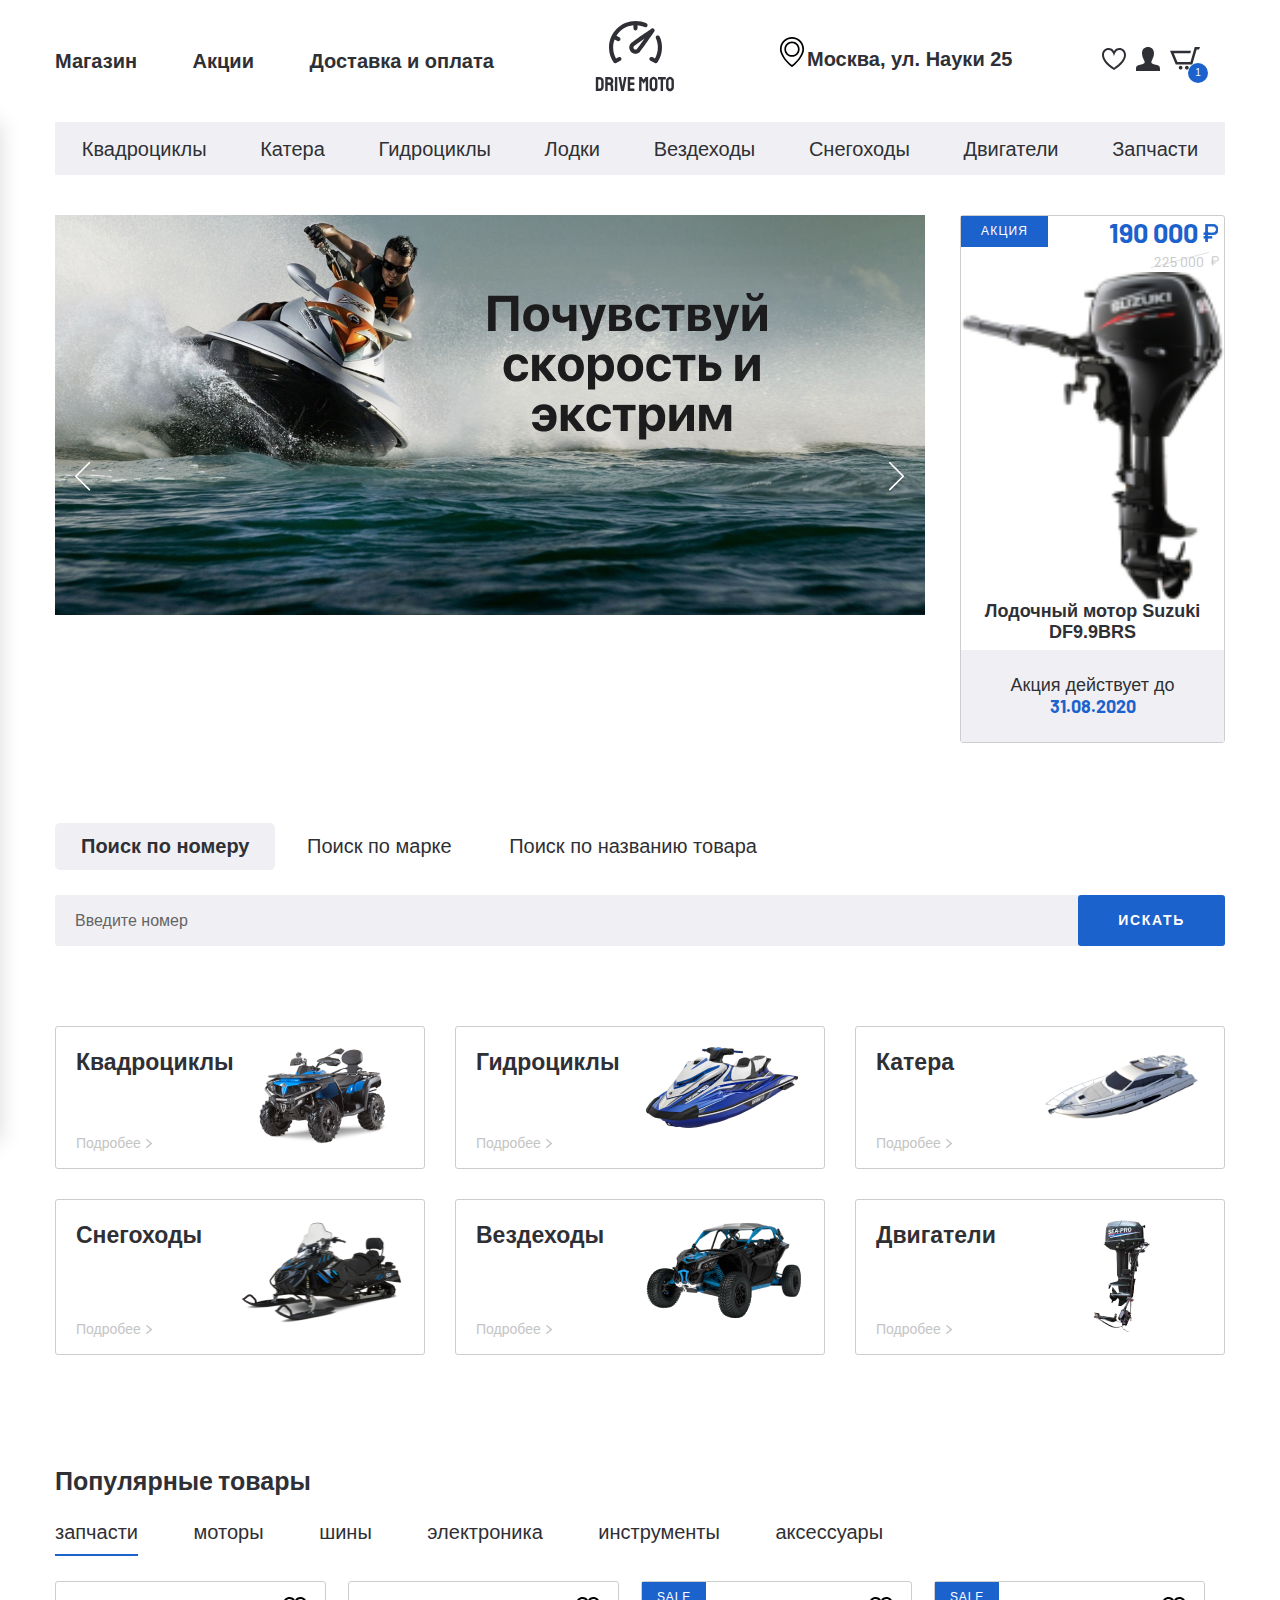
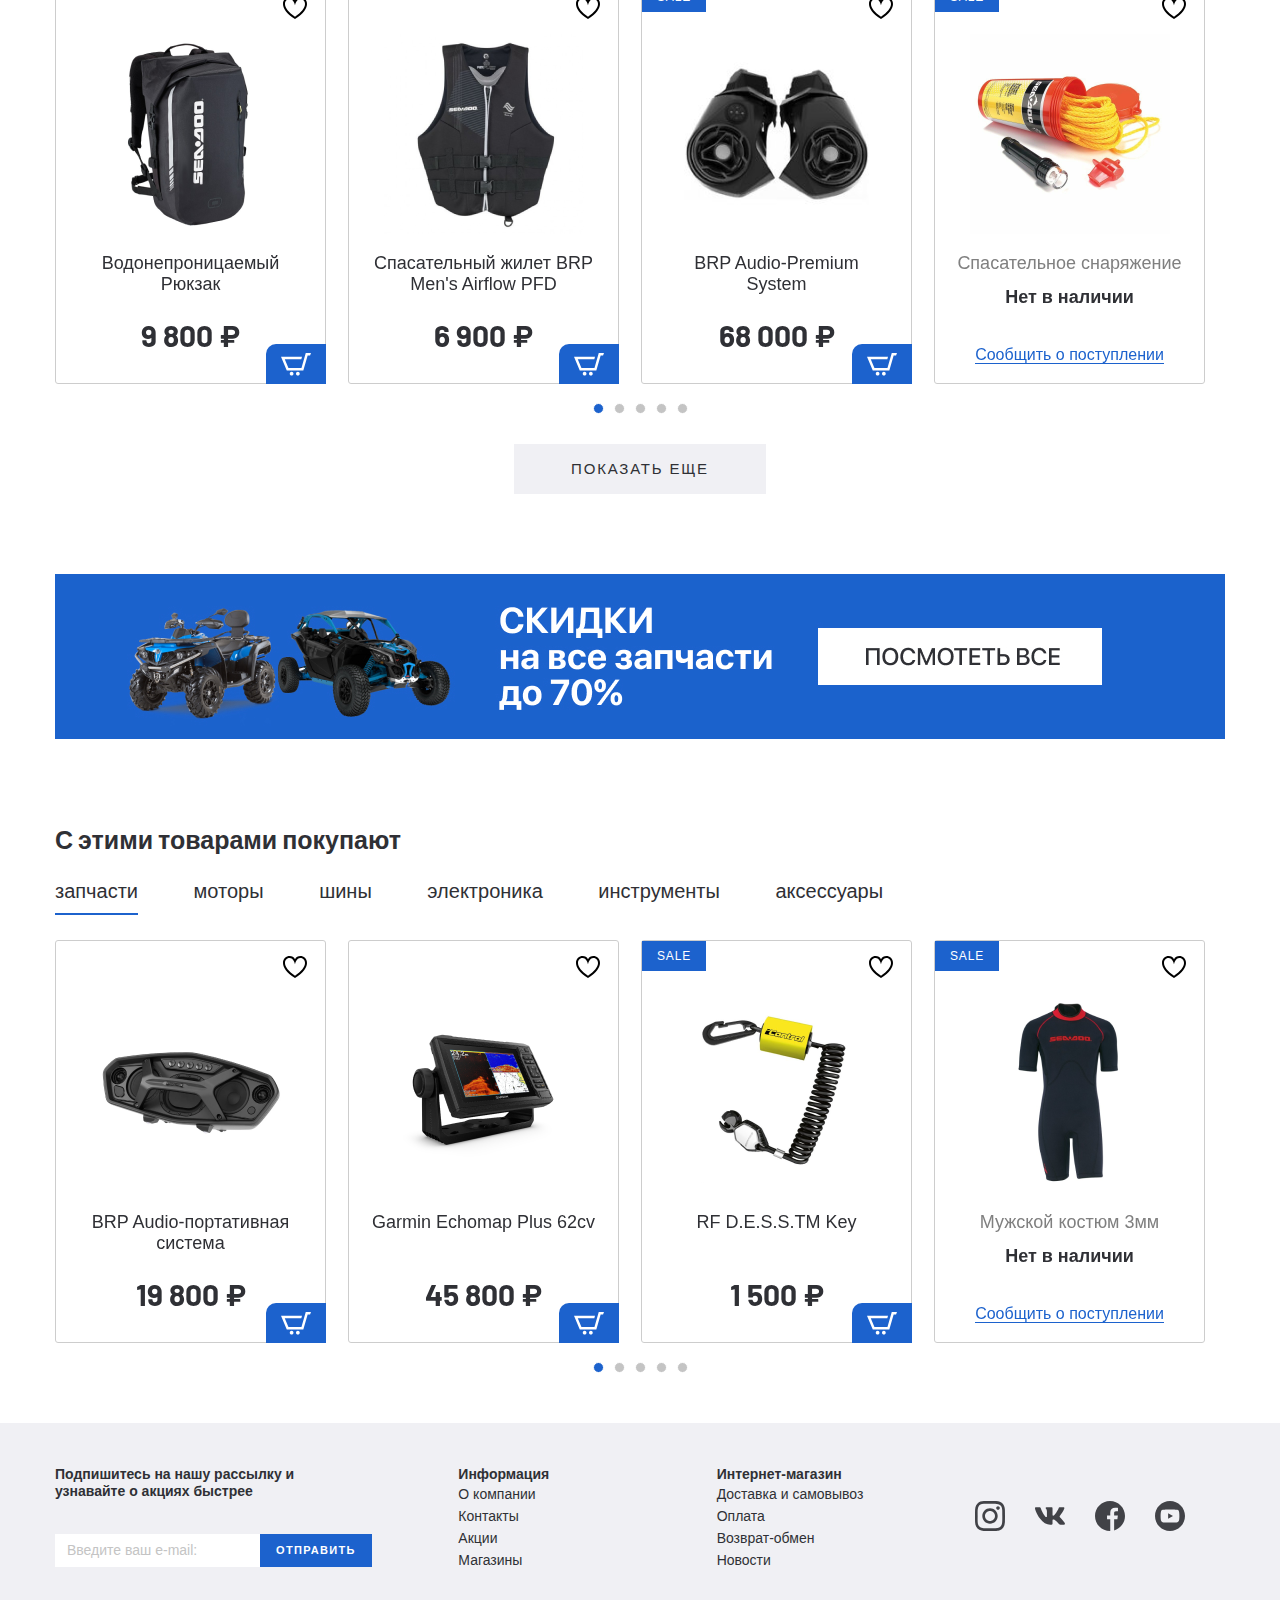
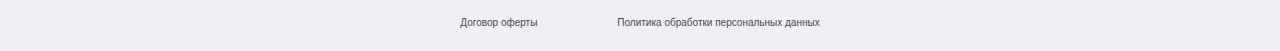
==== commit 4af21ccd: "more bugs fixed" ====
--- a/index.html
+++ b/index.html
@@ -26,9 +26,7 @@
 				<div class="header__top-inner">
 					<nav class="menu">
 						<button class="menu__btn">
-							<div class="menu__btn-line"></div>
-							<div class="menu__btn-line"></div>
-							<div class="menu__btn-line"></div>
+							<img class="menu__btn-line" src="images/burger.svg" alt="">
 						</button>
 						<ul class="menu__list">
 							<li class="menu__item">
@@ -132,56 +130,56 @@
 			</li>
 	
 			<li class="menu-mobile__item">
-				<a class="menu-mobile__link" href="#">
+				<a class="menu-mobile__link" href="catalog.html">
 					<p>
 						Квадроциклы
 					</p>
 				</a>
 			</li>
 			<li class="menu-mobile__item">
-				<a class="menu-mobile__link" href="#">
+				<a class="menu-mobile__link" href="catalog.html">
 					<p>
 						Катера
 					</p>
 				</a>
 			</li>
 			<li class="menu-mobile__item">
-				<a class="menu-mobile__link" href="#">
+				<a class="menu-mobile__link" href="catalog.html">
 					<p>
 						Гидроциклы
 					</p>
 				</a>
 			</li>
 			<li class="menu-mobile__item">
-				<a class="menu-mobile__link" href="#">
+				<a class="menu-mobile__link" href="catalog.html">
 					<p>
 						Лодки
 					</p>
 				</a>
 			</li>
 			<li class="menu-mobile__item">
-				<a class="menu-mobile__link" href="#">
+				<a class="menu-mobile__link" href="catalog.html">
 					<p>
 						Вездеходы
 					</p>
 				</a>
 			</li>
 			<li class="menu-mobile__item">
-				<a class="menu-mobile__link" href="#">
+				<a class="menu-mobile__link" href="catalog.html">
 					<p>
 						Снегоходы
 					</p>
 				</a>
 			</li>
 			<li class="menu-mobile__item">
-				<a class="menu-mobile__link" href="#">
+				<a class="menu-mobile__link" href="catalog.html">
 					<p>
 						Двигатели
 					</p>
 				</a>
 			</li>
 			<li class="menu-mobile__item">
-				<a class="menu-mobile__link" href="#">
+				<a class="menu-mobile__link" href="catalog.html">
 					<p>
 						Запчасти
 					</p>
@@ -662,11 +660,11 @@
 									<a class="product-item__notify-link" href="#"><span>Сообщить о поступлении</span></a>
 									<a class="product-item" href="#">
 										<p class="product-item__hover-text">посмотреть товар</p>
-										<img class="product-item__img" src="images/content/product-1.png" alt="">
-										<h4 class="product-item__title">Водонепроницаемый Рюкзак
-										</h4>
-										<p class="product-item__price">
-											9 800 ₽
+										<img class="product-item__img" src="images/content/parts-1.png" alt="">
+										<h4 class="product-item__title">BRP Audio-портативная система
+										</h4>
+										<p class="product-item__price">
+											19 800 ₽
 										</p>
 										<p class="product-item__notify-text">Нет в наличии</p>
 									</a>
@@ -682,11 +680,11 @@
 									<a class="product-item__notify-link" href="#"><span>Сообщить о поступлении</span></a>
 									<a class="product-item" href="#">
 										<p class="product-item__hover-text">посмотреть товар</p>
-										<img class="product-item__img" src="images/content/product-1.png" alt="">
-										<h4 class="product-item__title">Водонепроницаемый Рюкзак
-										</h4>
-										<p class="product-item__price">
-											9 800 ₽
+										<img class="product-item__img" src="images/content/parts-2.png" alt="">
+										<h4 class="product-item__title">Garmin Echomap Plus 62cv
+										</h4>
+										<p class="product-item__price">
+											45 800 ₽
 										</p>
 										<p class="product-item__notify-text">Нет в наличии</p>
 									</a>
@@ -702,19 +700,19 @@
 									<a class="product-item__notify-link" href="#"><span>Сообщить о поступлении</span></a>
 									<a class="product-item product-item--sale" href="#">
 										<p class="product-item__hover-text">посмотреть товар</p>
-										<img class="product-item__img" src="images/content/product-1.png" alt="">
-										<h4 class="product-item__title">Водонепроницаемый Рюкзак
-										</h4>
-										<p class="product-item__price">
-											9 800 ₽
-										</p>
-										<p class="product-item__notify-text">Нет в наличии</p>
-									</a>
-								</div>
-							</div>
-
-							<div class="product-slider__item">
-								<div class="product-item__wrapper">
+										<img class="product-item__img" src="images/content/parts-3.png" alt="">
+										<h4 class="product-item__title">RF D.E.S.S.TM Key
+										</h4>
+										<p class="product-item__price">
+											1 500 ₽
+										</p>
+										<p class="product-item__notify-text">Нет в наличии</p>
+									</a>
+								</div>
+							</div>
+
+							<div class="product-slider__item">
+								<div class="product-item__wrapper product-item__not-available">
 									<button class="product-item__favorite"></button>
 									<button class="product-item__basket">
 										<img src="images/basket-white.svg" alt="">
@@ -722,19 +720,19 @@
 									<a class="product-item__notify-link" href="#"><span>Сообщить о поступлении</span></a>
 									<a class="product-item product-item--sale" href="#">
 										<p class="product-item__hover-text">посмотреть товар</p>
-										<img class="product-item__img" src="images/content/product-1.png" alt="">
-										<h4 class="product-item__title">Водонепроницаемый Рюкзак
-										</h4>
-										<p class="product-item__price">
-											9 800 ₽
-										</p>
-										<p class="product-item__notify-text">Нет в наличии</p>
-									</a>
-								</div>
-							</div>
-
-							<div class="product-slider__item">
-								<div class="product-item__wrapper product-item__not-available">
+										<img class="product-item__img" src="images/content/parts-4.png" alt="">
+										<h4 class="product-item__title">Мужской костюм 3мм
+										</h4>
+										<p class="product-item__price">
+											7 000 ₽
+										</p>
+										<p class="product-item__notify-text">Нет в наличии</p>
+									</a>
+								</div>
+							</div>
+
+							<div class="product-slider__item">
+								<div class="product-item__wrapper">
 									<button class="product-item__favorite"></button>
 									<button class="product-item__basket">
 										<img src="images/basket-white.svg" alt="">
@@ -742,11 +740,11 @@
 									<a class="product-item__notify-link" href="#"><span>Сообщить о поступлении</span></a>
 									<a class="product-item product-item--sale" href="#">
 										<p class="product-item__hover-text">посмотреть товар</p>
-										<img class="product-item__img" src="images/content/product-1.png" alt="">
-										<h4 class="product-item__title">Водонепроницаемый Рюкзак
-										</h4>
-										<p class="product-item__price">
-											9 800 ₽
+										<img class="product-item__img" src="images/content/parts-5.jpg" alt="">
+										<h4 class="product-item__title">Реле стартера
+										</h4>
+										<p class="product-item__price">
+											3 300 ₽
 										</p>
 										<p class="product-item__notify-text">Нет в наличии</p>
 									</a>
@@ -755,118 +753,11 @@
 
 						</div>
 					</div>
-
-					<div id="popular-tab-2" class="tabs-content products__content">
-						<div class="product-slider">
-
-							<div class="product-slider__item">
-								<div class="product-item__wrapper">
-									<button class="product-item__favorite"></button>
-									<button class="product-item__basket">
-										<img src="images/basket-white.svg" alt="">
-									</button>
-									<a class="product-item__notify-link" href="#"><span>Сообщить о поступлении</span></a>
-									<a class="product-item" href="#">
-										<p class="product-item__hover-text">посмотреть товар</p>
-										<img class="product-item__img" src="images/content/product-1.png" alt="">
-										<h4 class="product-item__title">Водонепроницаемый Рюкзак
-										</h4>
-										<p class="product-item__price">
-											9 800 ₽
-										</p>
-										<p class="product-item__notify-text">Нет в наличии</p>
-									</a>
-								</div>
-							</div>
-
-							<div class="product-slider__item">
-								<div class="product-item__wrapper">
-									<button class="product-item__favorite"></button>
-									<button class="product-item__basket">
-										<img src="images/basket-white.svg" alt="">
-									</button>
-									<a class="product-item__notify-link" href="#"><span>Сообщить о поступлении</span></a>
-									<a class="product-item" href="#">
-										<p class="product-item__hover-text">посмотреть товар</p>
-										<img class="product-item__img" src="images/content/product-1.png" alt="">
-										<h4 class="product-item__title">Водонепроницаемый Рюкзак
-										</h4>
-										<p class="product-item__price">
-											9 800 ₽
-										</p>
-										<p class="product-item__notify-text">Нет в наличии</p>
-									</a>
-								</div>
-							</div>
-
-							<div class="product-slider__item">
-								<div class="product-item__wrapper">
-									<button class="product-item__favorite"></button>
-									<button class="product-item__basket">
-										<img src="images/basket-white.svg" alt="">
-									</button>
-									<a class="product-item__notify-link" href="#"><span>Сообщить о поступлении</span></a>
-									<a class="product-item product-item--sale" href="#">
-										<p class="product-item__hover-text">посмотреть товар</p>
-										<img class="product-item__img" src="images/content/product-1.png" alt="">
-										<h4 class="product-item__title">Водонепроницаемый Рюкзак
-										</h4>
-										<p class="product-item__price">
-											9 800 ₽
-										</p>
-										<p class="product-item__notify-text">Нет в наличии</p>
-									</a>
-								</div>
-							</div>
-
-							<div class="product-slider__item">
-								<div class="product-item__wrapper">
-									<button class="product-item__favorite"></button>
-									<button class="product-item__basket">
-										<img src="images/basket-white.svg" alt="">
-									</button>
-									<a class="product-item__notify-link" href="#"><span>Сообщить о поступлении</span></a>
-									<a class="product-item product-item--sale" href="#">
-										<p class="product-item__hover-text">посмотреть товар</p>
-										<img class="product-item__img" src="images/content/product-1.png" alt="">
-										<h4 class="product-item__title">Водонепроницаемый Рюкзак
-										</h4>
-										<p class="product-item__price">
-											9 800 ₽
-										</p>
-										<p class="product-item__notify-text">Нет в наличии</p>
-									</a>
-								</div>
-							</div>
-
-							<div class="product-slider__item">
-								<div class="product-item__wrapper product-item__not-available">
-									<button class="product-item__favorite"></button>
-									<button class="product-item__basket">
-										<img src="images/basket-white.svg" alt="">
-									</button>
-									<a class="product-item__notify-link" href="#"><span>Сообщить о поступлении</span></a>
-									<a class="product-item product-item--sale" href="#">
-										<p class="product-item__hover-text">посмотреть товар</p>
-										<img class="product-item__img" src="images/content/product-1.png" alt="">
-										<h4 class="product-item__title">Водонепроницаемый Рюкзак
-										</h4>
-										<p class="product-item__price">
-											9 800 ₽
-										</p>
-										<p class="product-item__notify-text">Нет в наличии</p>
-									</a>
-								</div>
-							</div>
-
-						</div>
-
-					</div>
-
-					<div id="popular-tab-3" class="tabs-content roducts__content">slider-3</div>
-					<div id="popular-tab-4" class="tabs-content products__content">slider-4</div>
-					<div id="popular-tab-5" class="tabs-content products__content">slider-5</div>
-					<div id="popular-tab-6" class="tabs-content products__content">slider-6</div>
+					<div id="popular-tab-2" class="tabs-content roducts__content">Карусель с моторами</div>
+					<div id="popular-tab-3" class="tabs-content roducts__content">Карусель с шинами</div>
+					<div id="popular-tab-4" class="tabs-content products__content">Карусель с электроникой</div>
+					<div id="popular-tab-5" class="tabs-content products__content">Карусель с инструментами</div>
+					<div id="popular-tab-6" class="tabs-content products__content">Карусель с аксессуарами</div>
 				</div>
 			</div>
 		</div>
@@ -877,10 +768,10 @@
 			<div class="footer__top">
 				<div class="footer__top-inner">
 					<div class="footer__top-item footer__top-newsletter">
-						<h6 class="footer__top-title-nodrop">
+						<h6 class="footer__top-title">
 							Подпишитесь на нашу рассылку и узнавайте о акциях быстрее
 						</h6>
-						<form class="footer-form" action="">
+						<form class="footer-form" action="#">
 							<input class="footer-form__input" type="text" placeholder="Введите ваш e-mail:">
 							<button class="footer-form__btn" type="submit">Отправить</button>
 						</form>
--- a/css/style.css
+++ b/css/style.css
@@ -1728,6 +1728,7 @@
 	font-size: 17px;
 	line-height: 20px;
 	color: rgba(47, 48, 53, .7);
+	position: relative;
 }
 
 .card__input-search{
@@ -1736,6 +1737,19 @@
 	margin-left: 17px;
 	padding: 9px 37px 9px 17px;
 	border: none;
+}
+
+.card__label-search::after{
+	content: "";
+	display: block;
+	position: absolute;
+	background-image: url('../images/search.svg');
+	background-repeat: no-repeat;
+	width: 16px;
+	height: 16px;
+	bottom: 1px;
+	right: 11px;
+	opacity: .7;
 }
 
 .card__label-pickup{
--- a/css/media.css
+++ b/css/media.css
@@ -7,7 +7,7 @@
 
 @media (max-width: 1200px){ /* ------------------------------------------------- */
 
-	.banner-section_slider-img {
+	.banner-section_slider-img{
 		min-height: 380px;
 		max-width: 600px;
 	}
@@ -34,7 +34,7 @@
 
 @media (max-width: 1160px){
 
-	.catalog__inner-list {
+	.catalog__inner-list{
    justify-content: space-evenly;
 	}
 
@@ -50,22 +50,31 @@
 	}
 }
 
-@media (max-width: 1100px) { /* ------------------------------------------------- */
-
-	.menu__item + .menu__item {
+@media (max-width: 1100px){ /* ------------------------------------------------- */
+
+	.menu__item + .menu__item{
 		padding-left: 20px;
   }
   
-	.header__adress {
+	.header__adress{
 		margin-right: 20px;
 		width: 265px;
 		padding-left: 30px;
 		position: relative;
 	}
 
-	.categories__inner {
+	.categories__inner{
 		justify-content: space-evenly;
 }
+
+	.product-slider__slider-btn.product-slider__slider-btnnext.slick-arrow img,
+	.product-slider__slider-btn.product-slider__slider-btnprev.slick-arrow img{
+		display: none;
+	}
+
+	.product-item__wrapper{
+		margin: 0 auto;
+	}
 
 }
 
@@ -88,11 +97,8 @@
   }
 
 	.menu__btn-line{
-		background: #2F3035;
-		border-radius: 3px;
 		width: 34px;
-		height: 3px;
-		margin: 8px 0;
+		height: 27px;
 	}
 	
 	.menu__mobile-linewrapper{
@@ -125,7 +131,7 @@
 	.banner-section__slider{
 		max-width: 100%;
 	}
-	.banner-section_slider-img {
+	.banner-section_slider-img{
 		max-width: 100%;
 		margin-bottom: 25px;
 	}
@@ -140,12 +146,14 @@
 	.mobile-overflow--top{
 		width: 720px;
 		overflow-x: scroll;
+		display: block;
 	}
 
 	.catalog__filter-itemsinner, 
 	.tabs-wrapper, 
 	.breadcrumbs__inner{
 		overflow-x: scroll;
+		display: block;
 	}
 
 	.tabs-wrapper.tabs-wrapper--no-scroll{
@@ -169,18 +177,18 @@
 		margin-top: 40px;
 	}
 
-	.product-card__img-box {
-		width: 100%;
-	}
-
-	.breadcrumbs {
+	.product-card__img-box{
+		width: 100%;
+	}
+
+	.breadcrumbs{
     margin-bottom: 20px;
 	}
 }
 
-@media (max-width: 940px) { /* ------------------------------------------------- */
-
-	.footer__top-inner {
+@media (max-width: 940px){ /* ------------------------------------------------- */
+
+	.footer__top-inner{
 		flex-wrap: wrap;
 		justify-content: space-around;
 	}	
@@ -204,11 +212,11 @@
 	.card__top-line label{
 		display: block;
 		width: 100%;
-		margin-bottom: 25px;
+		margin-top: 25px;
 		margin-left: 0;
 	}
 	
-	.card__list-item {
+	.card__list-item{
 		display: block;
 	}
 		
@@ -220,14 +228,31 @@
 		display: none;
 	}
 
-}
-
-
-@media (max-width: 640px) { /* ------------------------------------------------- */
-
-	/* .header__adress{
-		display: none;
-	} */
+	.card__input-search{
+		width: 70%;
+	}
+
+	.card__top-line .card__label-search{
+		display: inline;
+	}
+
+	.card__list-available{
+		display: inline-block;
+		width: 116px;
+		margin-right: 0;
+	}
+
+	.card__list-address-num{
+		display: inline-block;
+		width: 20px;
+		text-align: right;
+		margin-right: 0;
+	}
+
+}
+
+
+@media (max-width: 640px){ /* ------------------------------------------------- */
 
 	.logo__img--small{
 		display: inline;
@@ -237,7 +262,7 @@
 		display: none;
 	}
 
-	.banner-section_slider-img {
+	.banner-section_slider-img{
 		min-height: 200px;
 
 	}
@@ -246,7 +271,7 @@
 		padding: 0;
 	}
 
-	.search__content-btn {
+	.search__content-btn{
 		font-size: 0;
 		line-height: 0;
 		background-color: transparent;
@@ -310,18 +335,14 @@
 	.product-card__img{
 		width: 100%;
 	}
-
-}
-
-@media (max-width: 640px) { /* ------------------------------------------------- */
-
+	
 	.header__adress{
 		display: none;
 	}
-}
-
-
-@media (max-width: 540px) { /* ------------------------------------------------- */
+
+}
+
+@media (max-width: 540px){ /* ------------------------------------------------- */
 
 	.footer__top-item{
 		width: 100%;
@@ -340,7 +361,7 @@
 		justify-content: start;
 	}
 
-	.footer__top-social.footer__top-item {
+	.footer__top-social.footer__top-item{
 		width: 100%;
 		border-bottom: none;
 	}
@@ -374,7 +395,6 @@
 
 	.footer__top-itemdrop{
 		margin-bottom: 0;
-		border-top: 2px solid #f9f9fc;
 	}
 
 	.footer__topdrop{
@@ -397,13 +417,21 @@
 
 	.footer__topdrop{
 		pointer-events: auto;
-}
-
-}
-
-@media (max-width: 440px) { /* ------------------------------------------------- */
-
-	.banner-section_slider-img {
+	}
+
+	.products, .banner{
+		margin-bottom: 40px;
+	}
+
+		.footer__top-item.footer__top-itemdrop ul {
+		margin-bottom: 10px;
+	}
+
+}
+
+@media (max-width: 440px){ /* ------------------------------------------------- */
+
+	.banner-section_slider-img{
 		min-height: 164px;
 	}
 
@@ -415,7 +443,7 @@
 		margin: 0;
 	}
 
-	.user-list {
+	.user-list{
 		margin-right: 0;
 	}
 
@@ -427,7 +455,26 @@
 		width: 410px;
 	}
 	
-	.menu__mobile-line {
+	.menu__mobile-line{
 		text-align: left;
 	}
-}
+
+	.footer__top-newsletter.footer__top-item{
+		text-align: left;
+		margin: 0;
+	}
+
+	.footer-form{
+		margin-top: 25px;
+		margin-bottom: 25px;
+	}
+
+}
+
+@media (max-width: 330px){ /* ------------------------------------------------- */
+	.card__input-search{
+		margin-left: 0;
+		width: 100%;
+		margin-top: 5px;
+	}
+}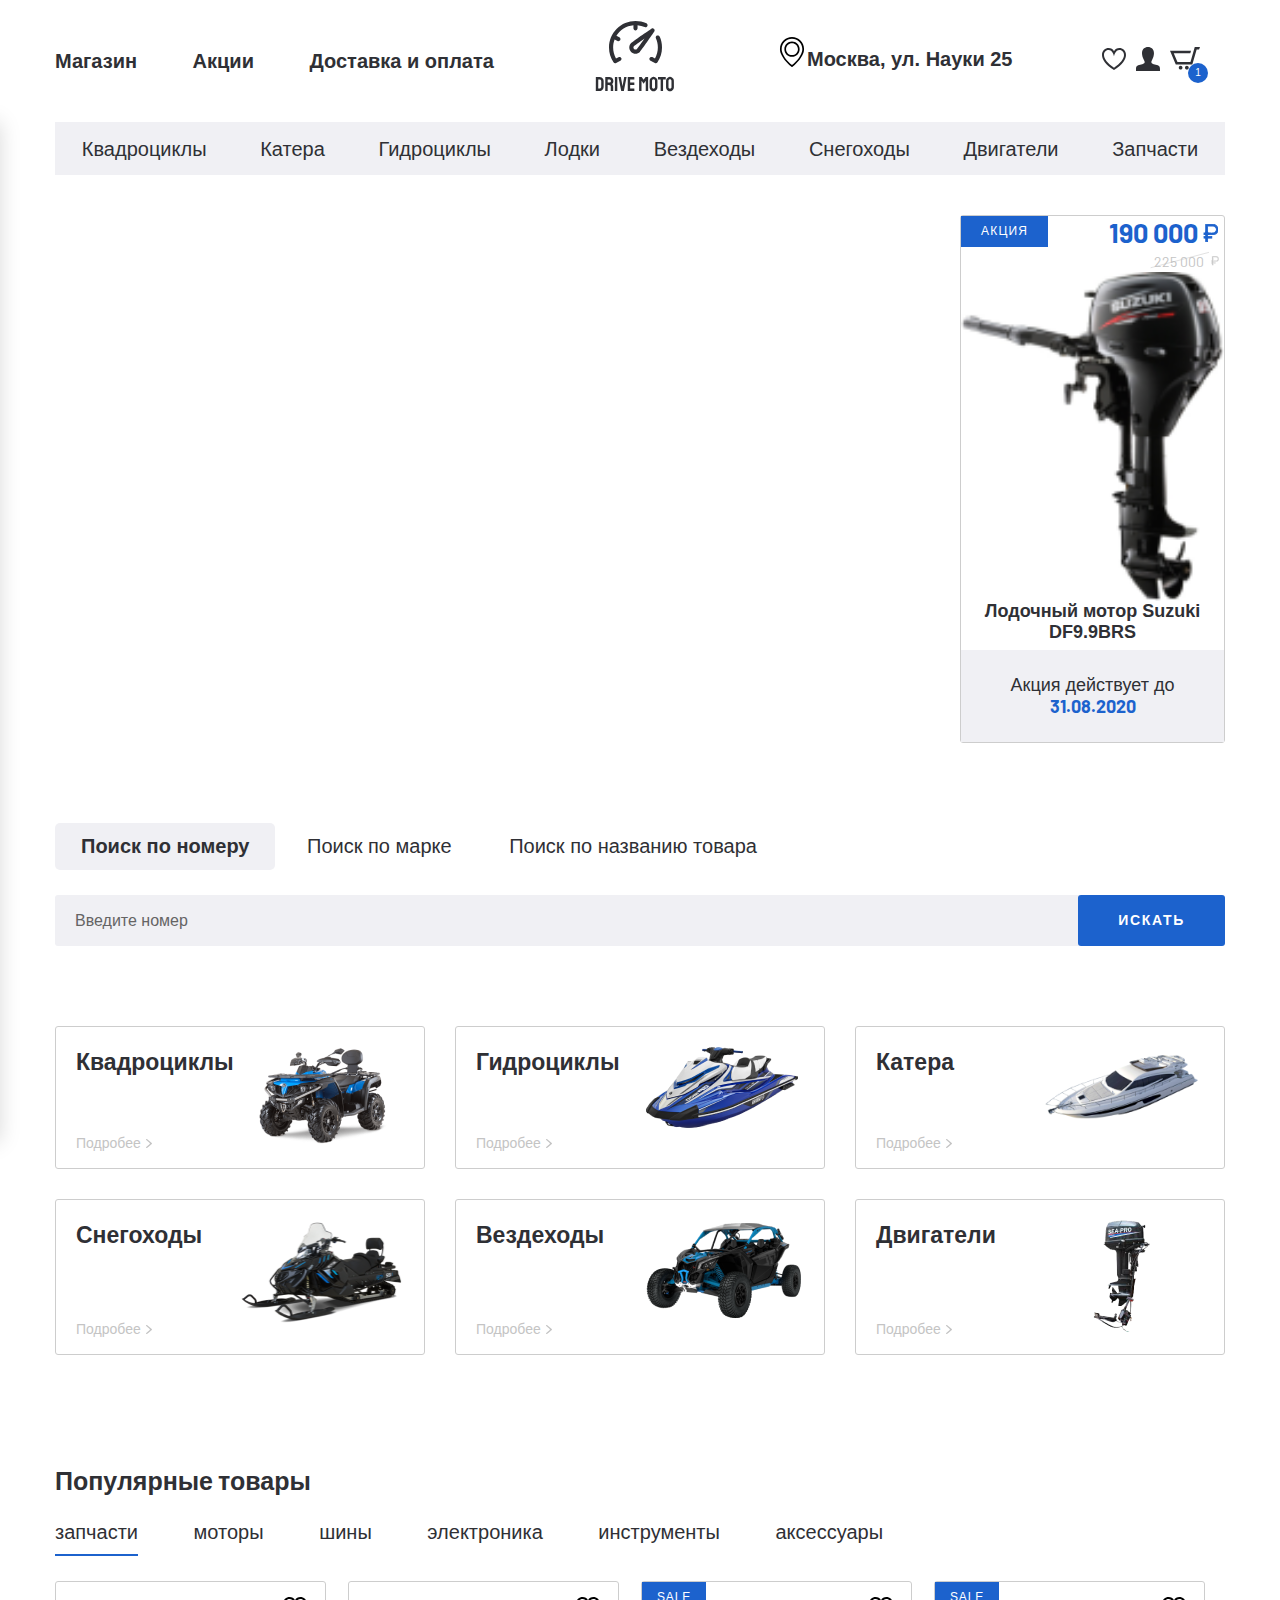
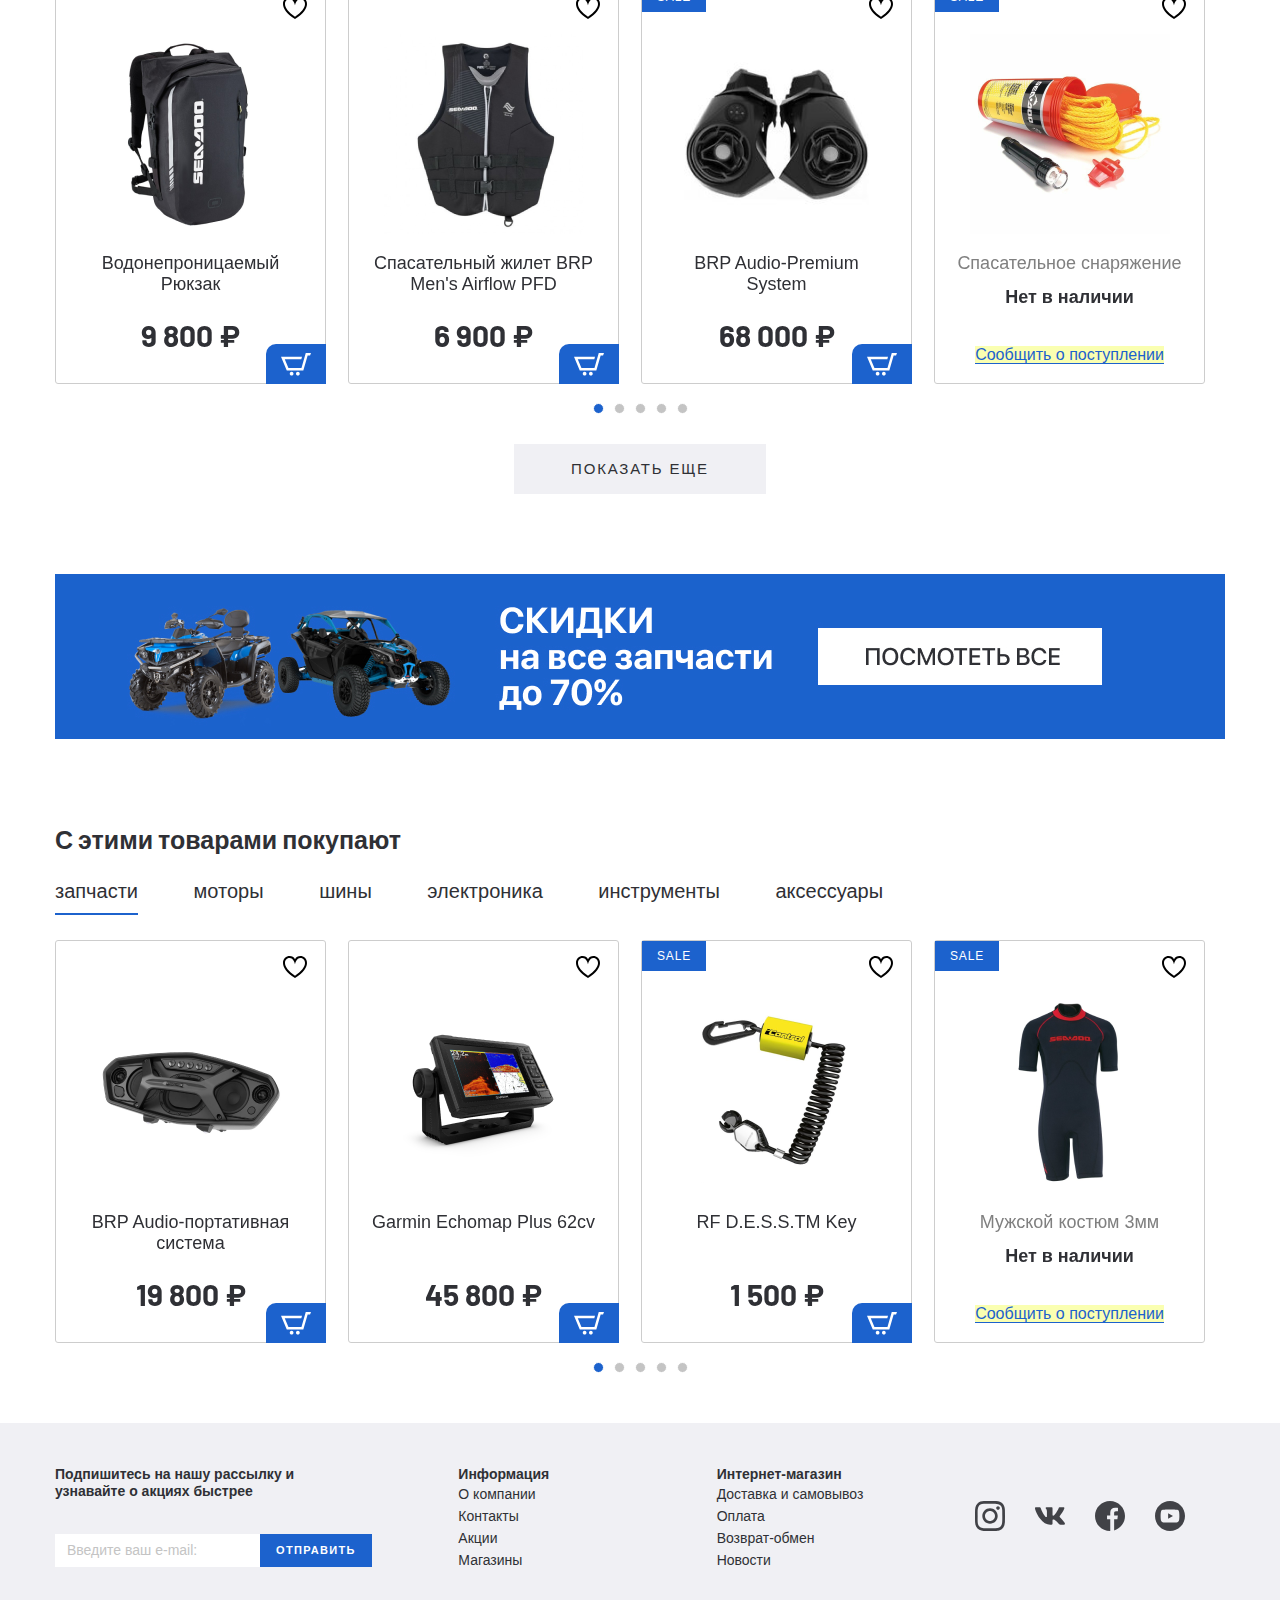
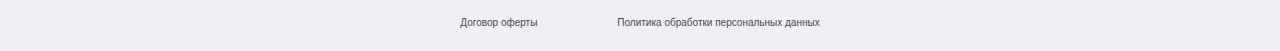
==== commit f8249542: "13-06" ====
--- a/index.html
+++ b/index.html
@@ -501,117 +501,11 @@
 						</div>
 					</div>
 
-					<div id="product-tab-2" class="tabs-content products__content">
-						<div class="product-slider">
-
-							<div class="product-slider__item">
-								<div class="product-item__wrapper">
-									<button class="product-item__favorite"></button>
-									<button class="product-item__basket">
-										<img src="images/basket-white.svg" alt="">
-									</button>
-									<a class="product-item__notify-link" href="#"><span>Сообщить о поступлении</span></a>
-									<a class="product-item" href="#">
-										<p class="product-item__hover-text">посмотреть товар</p>
-										<img class="product-item__img" src="images/content/product-1.png" alt="">
-										<h4 class="product-item__title">Водонепроницаемый Рюкзак
-										</h4>
-										<p class="product-item__price">
-											9 800 ₽
-										</p>
-										<p class="product-item__notify-text">Нет в наличии</p>
-									</a>
-								</div>
-							</div>
-
-							<div class="product-slider__item">
-								<div class="product-item__wrapper">
-									<button class="product-item__favorite"></button>
-									<button class="product-item__basket">
-										<img src="images/basket-white.svg" alt="">
-									</button>
-									<a class="product-item__notify-link" href="#"><span>Сообщить о поступлении</span></a>
-									<a class="product-item" href="#">
-										<p class="product-item__hover-text">посмотреть товар</p>
-										<img class="product-item__img" src="images/content/product-1.png" alt="">
-										<h4 class="product-item__title">Водонепроницаемый Рюкзак
-										</h4>
-										<p class="product-item__price">
-											9 800 ₽
-										</p>
-										<p class="product-item__notify-text">Нет в наличии</p>
-									</a>
-								</div>
-							</div>
-
-							<div class="product-slider__item">
-								<div class="product-item__wrapper">
-									<button class="product-item__favorite"></button>
-									<button class="product-item__basket">
-										<img src="images/basket-white.svg" alt="">
-									</button>
-									<a class="product-item__notify-link" href="#"><span>Сообщить о поступлении</span></a>
-									<a class="product-item product-item--sale" href="#">
-										<p class="product-item__hover-text">посмотреть товар</p>
-										<img class="product-item__img" src="images/content/product-1.png" alt="">
-										<h4 class="product-item__title">Водонепроницаемый Рюкзак
-										</h4>
-										<p class="product-item__price">
-											9 800 ₽
-										</p>
-										<p class="product-item__notify-text">Нет в наличии</p>
-									</a>
-								</div>
-							</div>
-
-							<div class="product-slider__item">
-								<div class="product-item__wrapper product-item__not-available">
-									<button class="product-item__favorite"></button>
-									<button class="product-item__basket">
-										<img src="images/basket-white.svg" alt="">
-									</button>
-									<a class="product-item__notify-link" href="#"><span>Сообщить о поступлении</span></a>
-									<a class="product-item product-item--sale" href="#">
-										<p class="product-item__hover-text">посмотреть товар</p>
-										<img class="product-item__img" src="images/content/product-1.png" alt="">
-										<h4 class="product-item__title">Спасательное снаряжение
-										</h4>
-										<p class="product-item__price">
-											9 800 ₽
-										</p>
-										<p class="product-item__notify-text">Нет в наличии</p>
-									</a>
-								</div>
-							</div>
-
-							<div class="product-slider__item">
-								<div class="product-item__wrapper">
-									<button class="product-item__favorite"></button>
-									<button class="product-item__basket">
-										<img src="images/basket-white.svg" alt="">
-									</button>
-									<a class="product-item__notify-link" href="#"><span>Сообщить о поступлении</span></a>
-									<a class="product-item product-item--sale" href="#">
-										<p class="product-item__hover-text">посмотреть товар</p>
-										<img class="product-item__img" src="images/content/product-1.png" alt="">
-										<h4 class="product-item__title">Водонепроницаемый Рюкзак
-										</h4>
-										<p class="product-item__price">
-											9 800 ₽
-										</p>
-										<p class="product-item__notify-text">Нет в наличии</p>
-									</a>
-								</div>
-							</div>
-
-						</div>
-
-					</div>
-
-					<div id="product-tab-3" class="tabs-content products__content">Слайдер карусель с шинами</div>
-					<div id="product-tab-4" class="tabs-content products__content">Слайдер карусель с электроникой</div>
-					<div id="product-tab-5" class="tabs-content products__content">Слайдер карусель и инструментами</div>
-					<div id="product-tab-6" class="tabs-content products__content">Слайдер карусель с аксессуарами</div>
+					<div id="product-tab-2" class="tabs-content products__content"><span>Слайдер карусель с моторами</span></div>
+					<div id="product-tab-3" class="tabs-content products__content"><span>Слайдер карусель с шинами</span></div>
+					<div id="product-tab-4" class="tabs-content products__content"><span>Слайдер карусель с электроникой</span></div>
+					<div id="product-tab-5" class="tabs-content products__content"><span>Слайдер карусель и инструментами</span></div>
+					<div id="product-tab-6" class="tabs-content products__content"><span>Слайдер карусель с аксессуарами</span></div>
 				</div>
 
 				<div class="product__more">
@@ -753,11 +647,11 @@
 
 						</div>
 					</div>
-					<div id="popular-tab-2" class="tabs-content roducts__content">Карусель с моторами</div>
-					<div id="popular-tab-3" class="tabs-content roducts__content">Карусель с шинами</div>
-					<div id="popular-tab-4" class="tabs-content products__content">Карусель с электроникой</div>
-					<div id="popular-tab-5" class="tabs-content products__content">Карусель с инструментами</div>
-					<div id="popular-tab-6" class="tabs-content products__content">Карусель с аксессуарами</div>
+					<div id="popular-tab-2" class="tabs-content products__content"><span>Карусель с моторами</span></div>
+					<div id="popular-tab-3" class="tabs-content products__content"><span>Карусель с шинами</span></div>
+					<div id="popular-tab-4" class="tabs-content products__content"><span>Карусель с электроникой</span></div>
+					<div id="popular-tab-5" class="tabs-content products__content"><span>Карусель с инструментами</span></div>
+					<div id="popular-tab-6" class="tabs-content products__content"><span>Карусель с аксессуарами</span></div>
 				</div>
 			</div>
 		</div>
--- a/css/style.css
+++ b/css/style.css
@@ -157,7 +157,7 @@
 	transform: translateX(-100%);
 	transition: all .3s;
 	position: absolute;
-	z-index: 10;
+	z-index: 100;
 	background-color: #fff;
 }
 
@@ -481,6 +481,11 @@
 .tabs-content.tabs-content--active{
 	display: block;
 }
+
+.tabs-content.products__content span{
+	background-color: #faffb1;
+}
+
 
 .search__content-form{
 	display: flex;
--- a/css/media.css
+++ b/css/media.css
@@ -140,15 +140,20 @@
 	}
 
 	.mobile-overflow{
-		width: 820px;
+		width: 960px;
+		display: flex;
+		overflow-x: scroll;
+		justify-content: flex-start;
 	}
 
 	.mobile-overflow--top{
-		width: 720px;
+		display: flex;
+		width: 780px;
 		overflow-x: scroll;
-		display: block;
-	}
-
+		font-size: 18px;
+		justify-content: flex-start;
+	}	
+	
 	.catalog__filter-itemsinner, 
 	.tabs-wrapper, 
 	.breadcrumbs__inner{
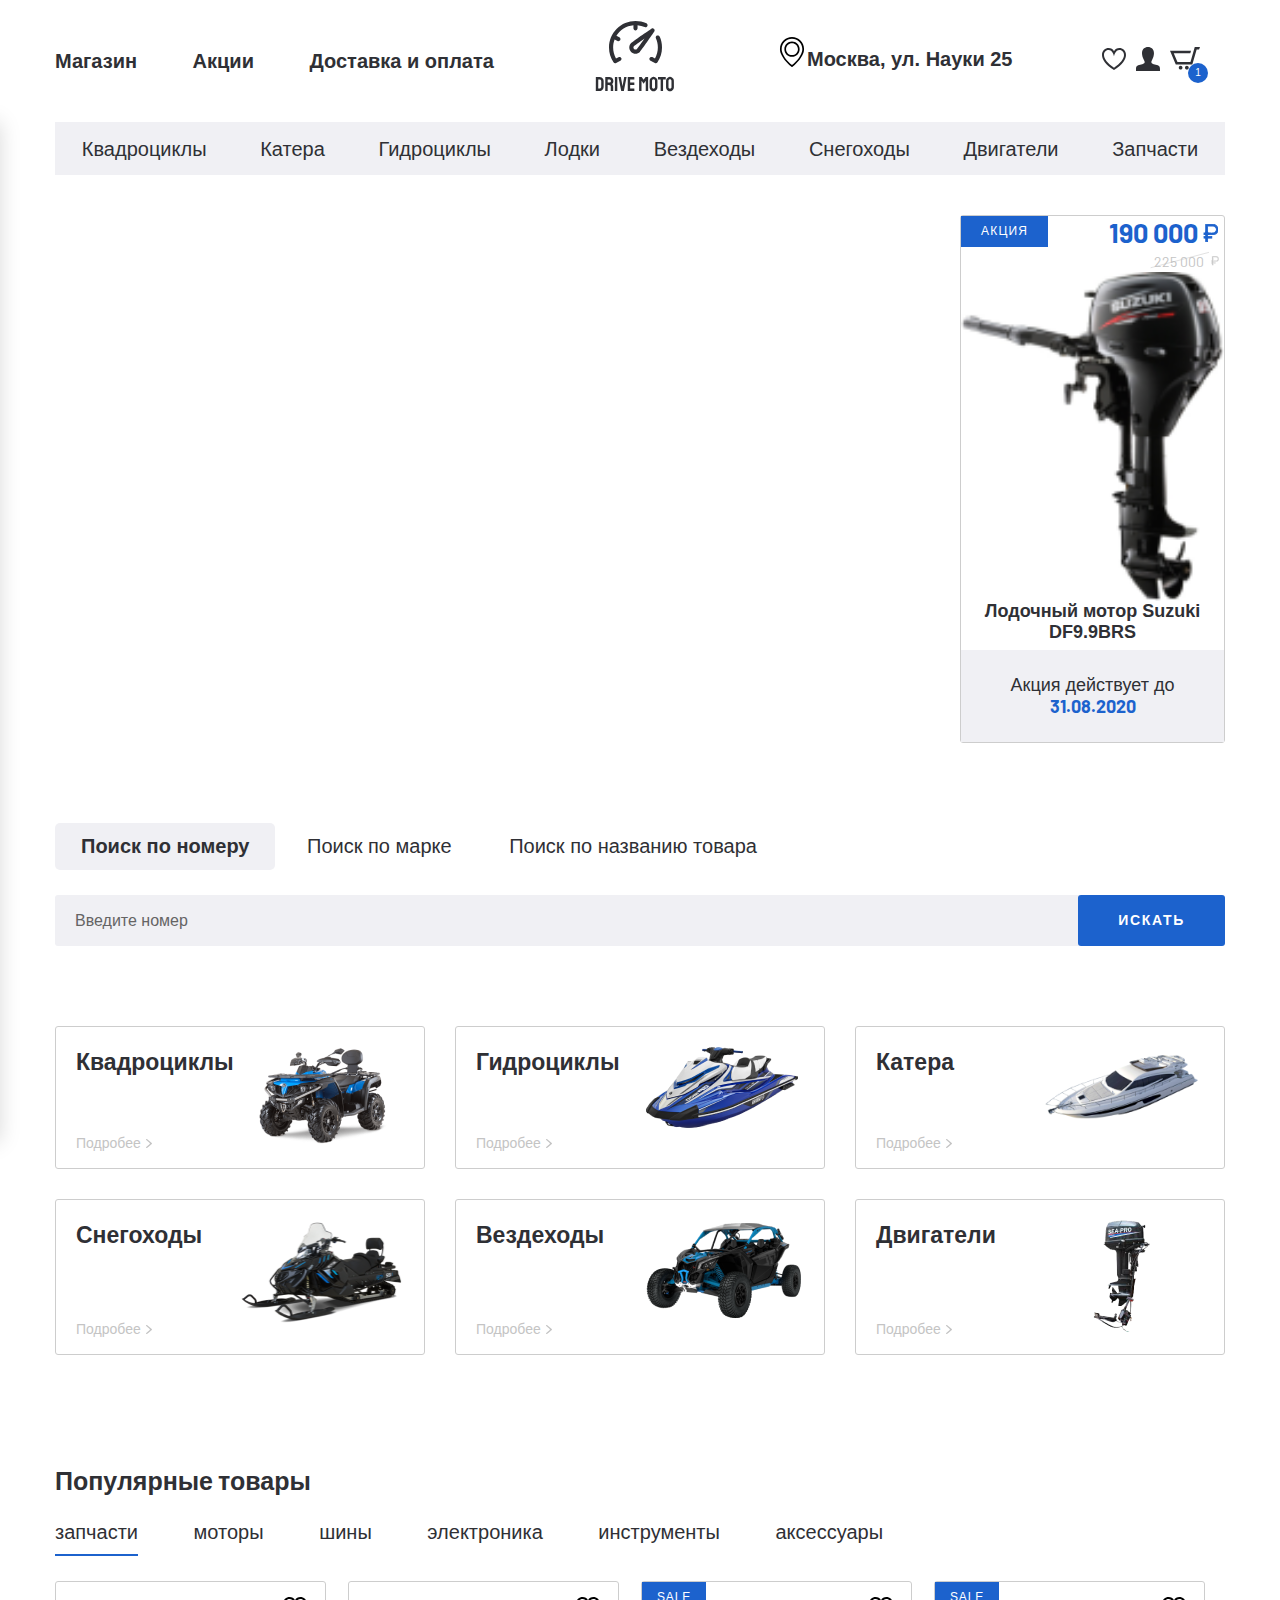
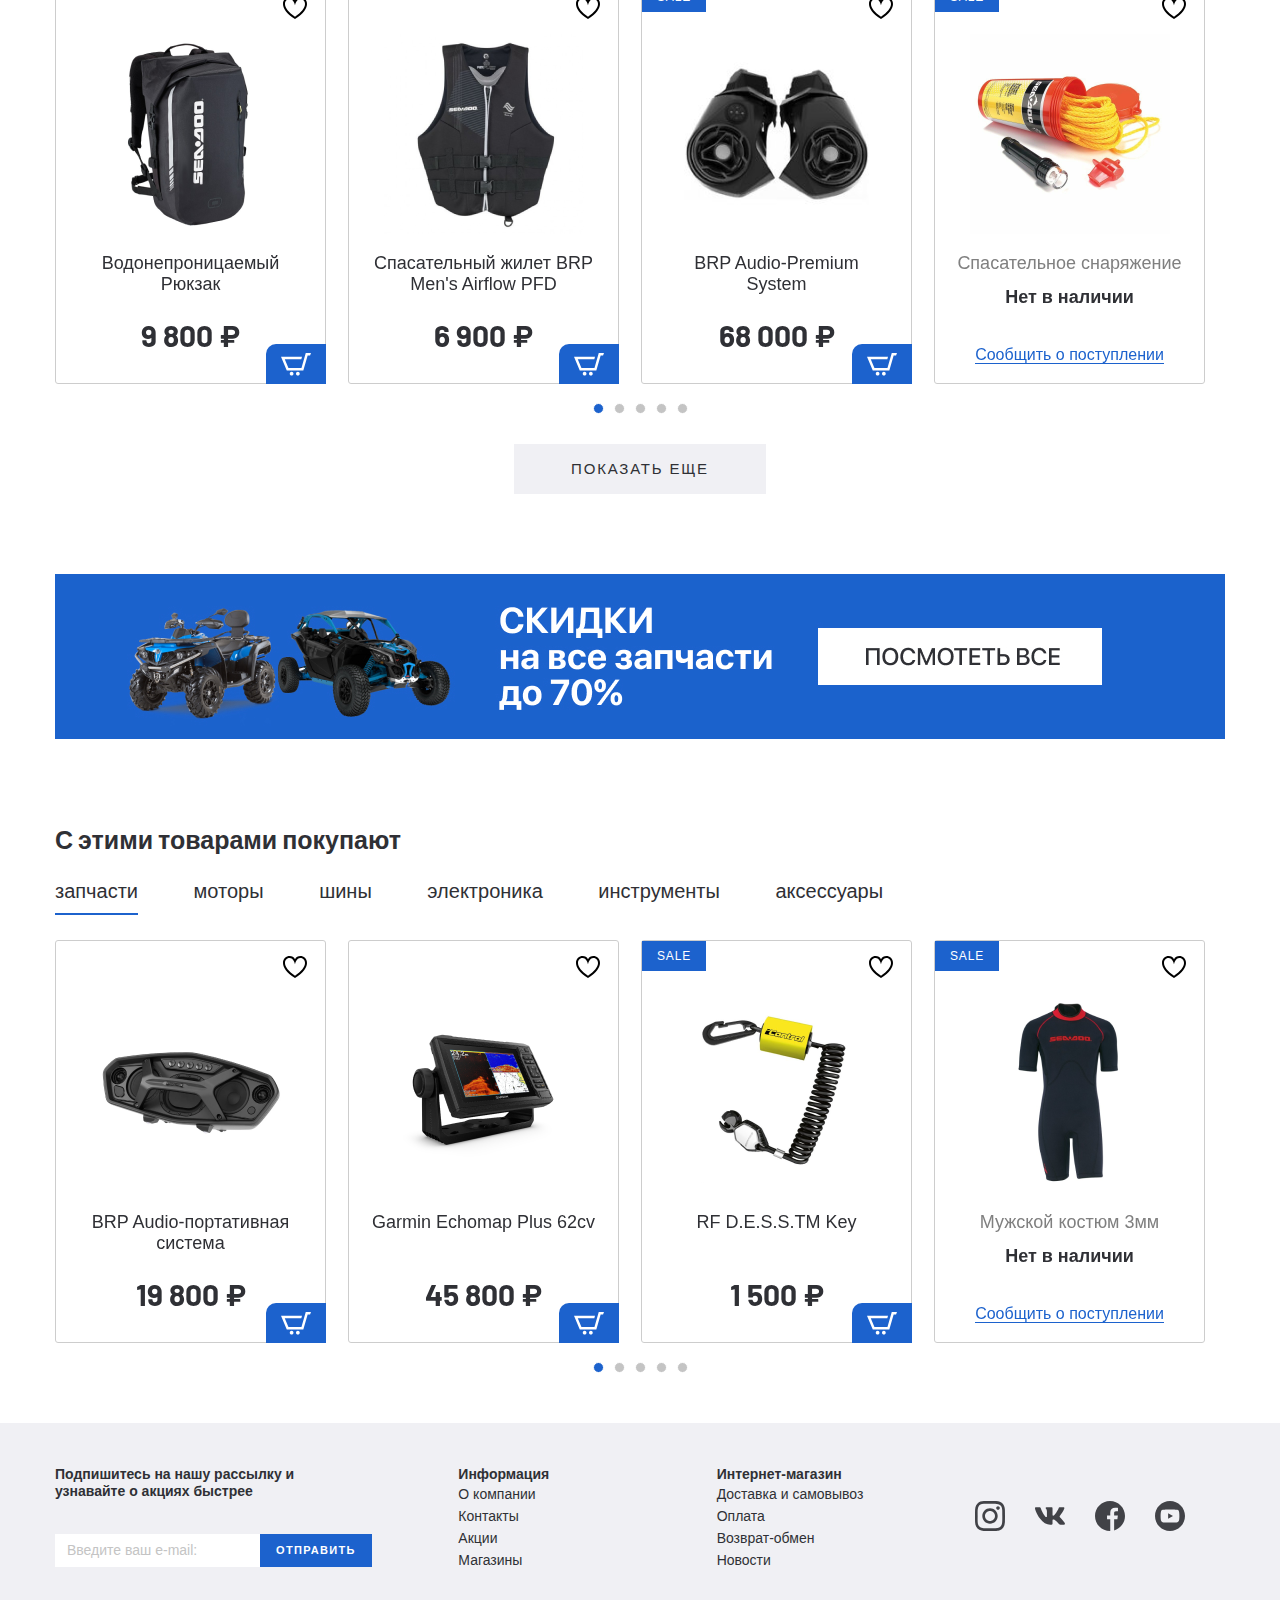
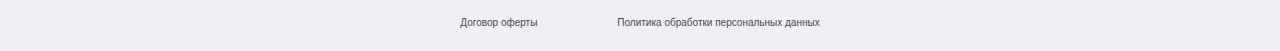
==== commit 8e419739: "15-05" ====
--- a/index.html
+++ b/index.html
@@ -73,7 +73,7 @@
 	
 		<ul class="menu-mobile__list">
 			<li class="menu-mobile__item">
-				<a class="menu-mobile__link" href="#">
+				<a class="menu-mobile__link" href="404.html">
 					<img class="menu-mobile__img" src="images/user.svg" alt="">
 					<p>
 						Войти
@@ -81,7 +81,7 @@
 				</a>
 			</li>
 			<li class="menu-mobile__item">
-				<a class="menu-mobile__link" href="#">
+				<a class="menu-mobile__link" href="404.html">
 					<img class="menu-mobile__img" src="images/user.svg" alt="">
 					<p>
 						Регистрация
@@ -89,7 +89,7 @@
 				</a>
 			</li>
 			<li class="menu-mobile__item">
-				<a class="menu-mobile__link" href="#">
+				<a class="menu-mobile__link" href="404.html">
 					<img class="menu-mobile__img" src="images/heart.svg" alt="">
 					<p>
 						Избранное
@@ -97,7 +97,7 @@
 				</a>
 			</li>
 			<li class="menu-mobile__item">
-				<a class="menu-mobile__link" href="#">
+				<a class="menu-mobile__link" href="404.html">
 					<img class="menu-mobile__img" src="images/basket.svg" alt="">
 					<p>
 						Корзина
@@ -105,7 +105,7 @@
 				</a>
 			</li>
 			<li class="menu-mobile__item">
-				<a class="menu-mobile__link" href="#">
+				<a class="menu-mobile__link" href="404.html">
 					<img class="menu-mobile__img" src="images/house.svg" alt="">
 					<p>
 						Магазины
@@ -113,7 +113,7 @@
 				</a>
 			</li>
 			<li class="menu-mobile__item">
-				<a class="menu-mobile__link" href="#">
+				<a class="menu-mobile__link" href="404.html">
 					<img class="menu-mobile__img" src="images/procent.svg" alt="">
 					<p>
 						Акции
@@ -121,7 +121,7 @@
 				</a>
 			</li>
 			<li class="menu-mobile__item">
-				<a class="menu-mobile__link" href="#">
+				<a class="menu-mobile__link" href="404.html">
 					<img class="menu-mobile__img" src="images/box.svg" alt="">
 					<p>
 						Доставка и оплата
@@ -131,6 +131,7 @@
 	
 			<li class="menu-mobile__item">
 				<a class="menu-mobile__link" href="catalog.html">
+					<img class="menu-mobile__img menu-mobile__img--sizes" src="images/gydro-icon.png" alt="">
 					<p>
 						Квадроциклы
 					</p>
@@ -138,6 +139,7 @@
 			</li>
 			<li class="menu-mobile__item">
 				<a class="menu-mobile__link" href="catalog.html">
+					<img class="menu-mobile__img menu-mobile__img--sizes" src="images/gydro-icon.png" alt="">
 					<p>
 						Катера
 					</p>
@@ -145,6 +147,7 @@
 			</li>
 			<li class="menu-mobile__item">
 				<a class="menu-mobile__link" href="catalog.html">
+					<img class="menu-mobile__img menu-mobile__img--sizes" src="images/gydro-icon.png" alt="">
 					<p>
 						Гидроциклы
 					</p>
@@ -152,6 +155,7 @@
 			</li>
 			<li class="menu-mobile__item">
 				<a class="menu-mobile__link" href="catalog.html">
+					<img class="menu-mobile__img menu-mobile__img--sizes" src="images/gydro-icon.png" alt="">
 					<p>
 						Лодки
 					</p>
@@ -159,6 +163,7 @@
 			</li>
 			<li class="menu-mobile__item">
 				<a class="menu-mobile__link" href="catalog.html">
+					<img class="menu-mobile__img menu-mobile__img--sizes" src="images/gydro-icon.png" alt="">
 					<p>
 						Вездеходы
 					</p>
@@ -166,6 +171,7 @@
 			</li>
 			<li class="menu-mobile__item">
 				<a class="menu-mobile__link" href="catalog.html">
+					<img class="menu-mobile__img menu-mobile__img--sizes" src="images/gydro-icon.png" alt="">
 					<p>
 						Снегоходы
 					</p>
@@ -173,6 +179,7 @@
 			</li>
 			<li class="menu-mobile__item">
 				<a class="menu-mobile__link" href="catalog.html">
+					<img class="menu-mobile__img menu-mobile__img--sizes" src="images/gydro-icon.png" alt="">
 					<p>
 						Двигатели
 					</p>
@@ -180,6 +187,7 @@
 			</li>
 			<li class="menu-mobile__item">
 				<a class="menu-mobile__link" href="catalog.html">
+					<img class="menu-mobile__img menu-mobile__img--sizes" src="images/gydro-icon.png" alt="">
 					<p>
 						Запчасти
 					</p>
@@ -501,11 +509,11 @@
 						</div>
 					</div>
 
-					<div id="product-tab-2" class="tabs-content products__content"><span>Слайдер карусель с моторами</span></div>
-					<div id="product-tab-3" class="tabs-content products__content"><span>Слайдер карусель с шинами</span></div>
-					<div id="product-tab-4" class="tabs-content products__content"><span>Слайдер карусель с электроникой</span></div>
-					<div id="product-tab-5" class="tabs-content products__content"><span>Слайдер карусель и инструментами</span></div>
-					<div id="product-tab-6" class="tabs-content products__content"><span>Слайдер карусель с аксессуарами</span></div>
+					<div id="product-tab-2" class="tabs-content products__content"><span class="temp-bg">Слайдер карусель с моторами</span></div>
+					<div id="product-tab-3" class="tabs-content products__content"><span class="temp-bg">Слайдер карусель с шинами</span></div>
+					<div id="product-tab-4" class="tabs-content products__content"><span class="temp-bg">Слайдер карусель с электроникой</span></div>
+					<div id="product-tab-5" class="tabs-content products__content"><span class="temp-bg">Слайдер карусель и инструментами</span></div>
+					<div id="product-tab-6" class="tabs-content products__content"><span class="temp-bg">Слайдер карусель с аксессуарами</span></div>
 				</div>
 
 				<div class="product__more">
@@ -647,11 +655,11 @@
 
 						</div>
 					</div>
-					<div id="popular-tab-2" class="tabs-content products__content"><span>Карусель с моторами</span></div>
-					<div id="popular-tab-3" class="tabs-content products__content"><span>Карусель с шинами</span></div>
-					<div id="popular-tab-4" class="tabs-content products__content"><span>Карусель с электроникой</span></div>
-					<div id="popular-tab-5" class="tabs-content products__content"><span>Карусель с инструментами</span></div>
-					<div id="popular-tab-6" class="tabs-content products__content"><span>Карусель с аксессуарами</span></div>
+					<div id="popular-tab-2" class="tabs-content products__content"><span class="temp-bg">Карусель с моторами</span></div>
+					<div id="popular-tab-3" class="tabs-content products__content"><span class="temp-bg">Карусель с шинами</span></div>
+					<div id="popular-tab-4" class="tabs-content products__content"><span class="temp-bg">Карусель с электроникой</span></div>
+					<div id="popular-tab-5" class="tabs-content products__content"><span class="temp-bg">Карусель с инструментами</span></div>
+					<div id="popular-tab-6" class="tabs-content products__content"><span class="temp-bg">Карусель с аксессуарами</span></div>
 				</div>
 			</div>
 		</div>
--- a/css/style.css
+++ b/css/style.css
@@ -192,6 +192,11 @@
 	position: absolute;
 	left: 11px;
 	bottom: 8px;
+}
+
+.menu-mobile__img--sizes{
+	width: 24px;
+	height: 24px;
 }
 
 .user-list{
@@ -482,8 +487,9 @@
 	display: block;
 }
 
-.tabs-content.products__content span{
+.temp-bg{
 	background-color: #faffb1;
+	padding: 5px;
 }
 
 
--- a/css/media.css
+++ b/css/media.css
@@ -146,6 +146,14 @@
 		justify-content: flex-start;
 	}
 
+	.card__tabs-box.mobile-overflow{
+		justify-content: space-around;
+	}
+
+	.w450{
+		width: 450px;
+	}
+
 	.mobile-overflow--top{
 		display: flex;
 		width: 780px;
@@ -252,6 +260,10 @@
 		width: 20px;
 		text-align: right;
 		margin-right: 0;
+	}
+
+	.tabs.products__tabs.mobile-overflow{
+		width: 850px;
 	}
 
 }
@@ -345,6 +357,10 @@
 		display: none;
 	}
 
+	.products__tab + .products__tab{
+		margin-left: 40px
+	}
+
 }
 
 @media (max-width: 540px){ /* ------------------------------------------------- */
@@ -452,6 +468,10 @@
 		margin-right: 0;
 	}
 
+	.products__tab + .products__tab{
+		margin-left: 30px
+	}
+
 }
 
 @media (max-width: 400px){
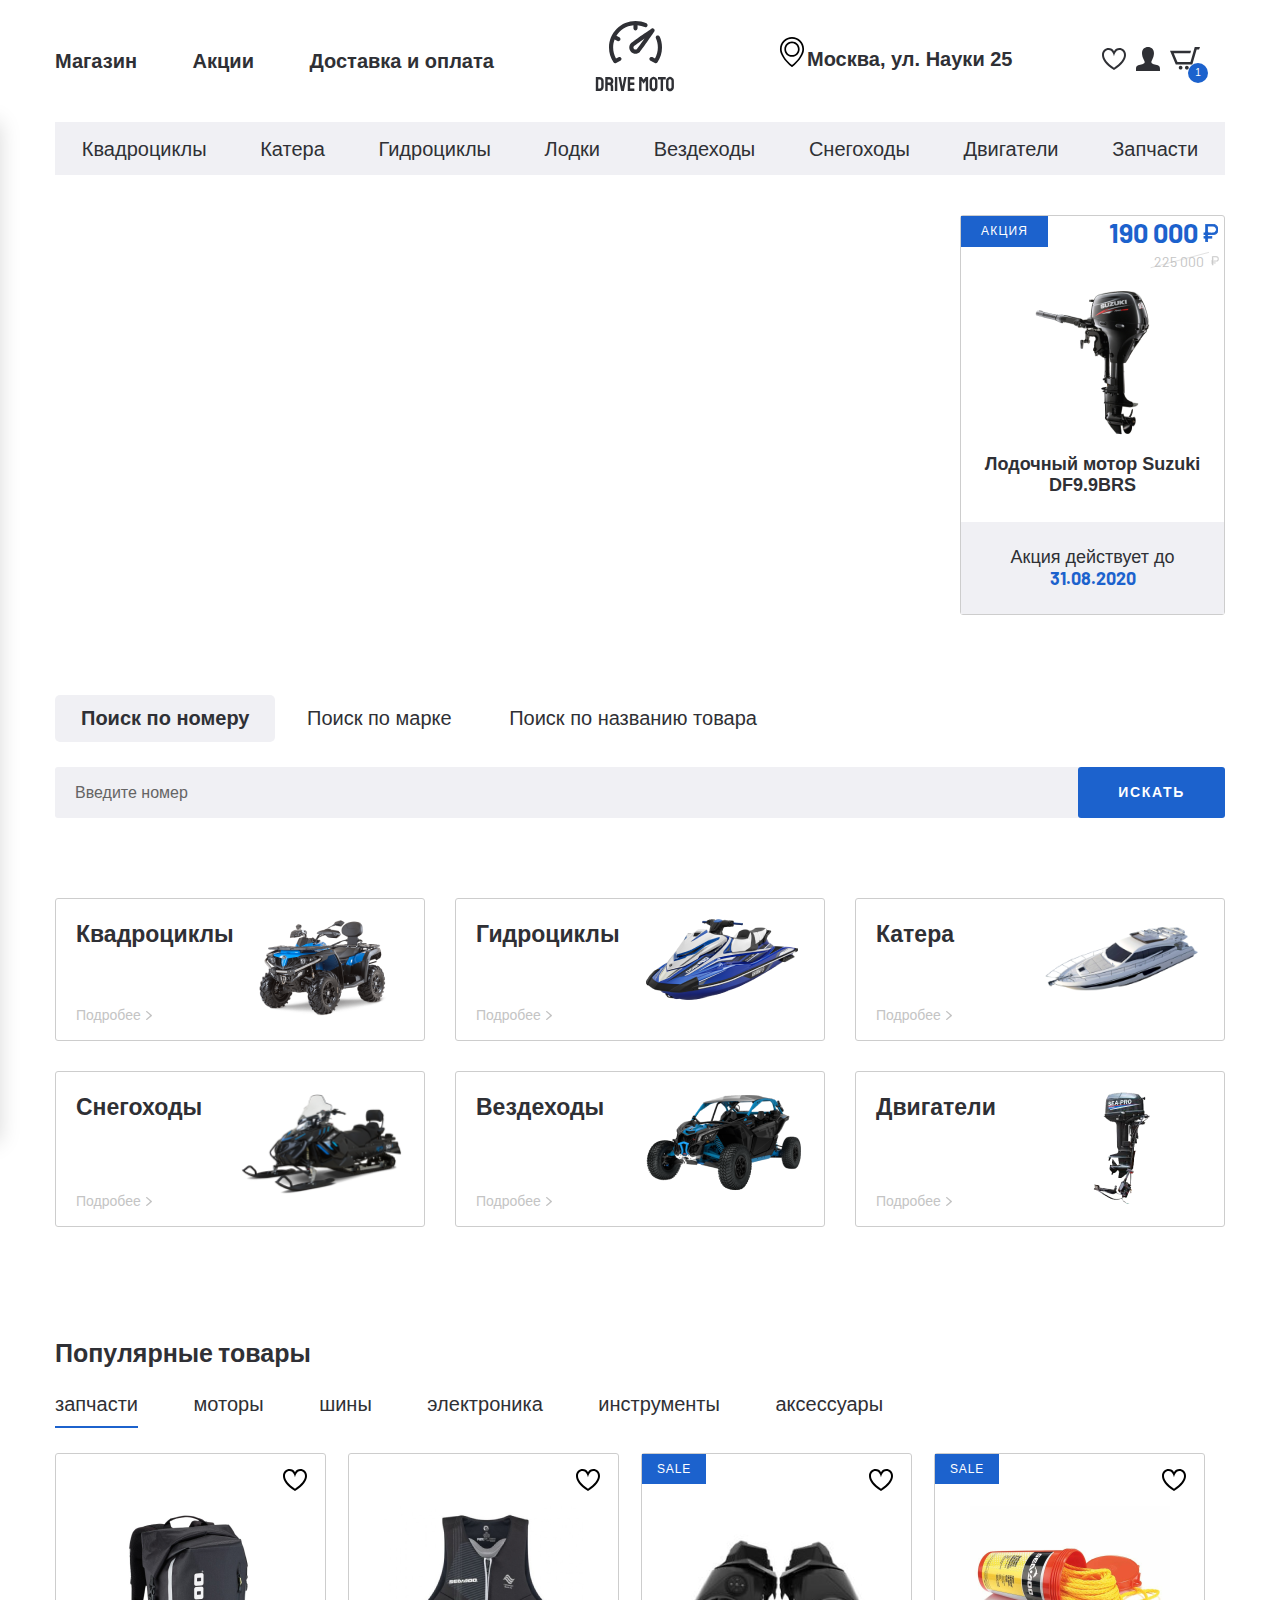
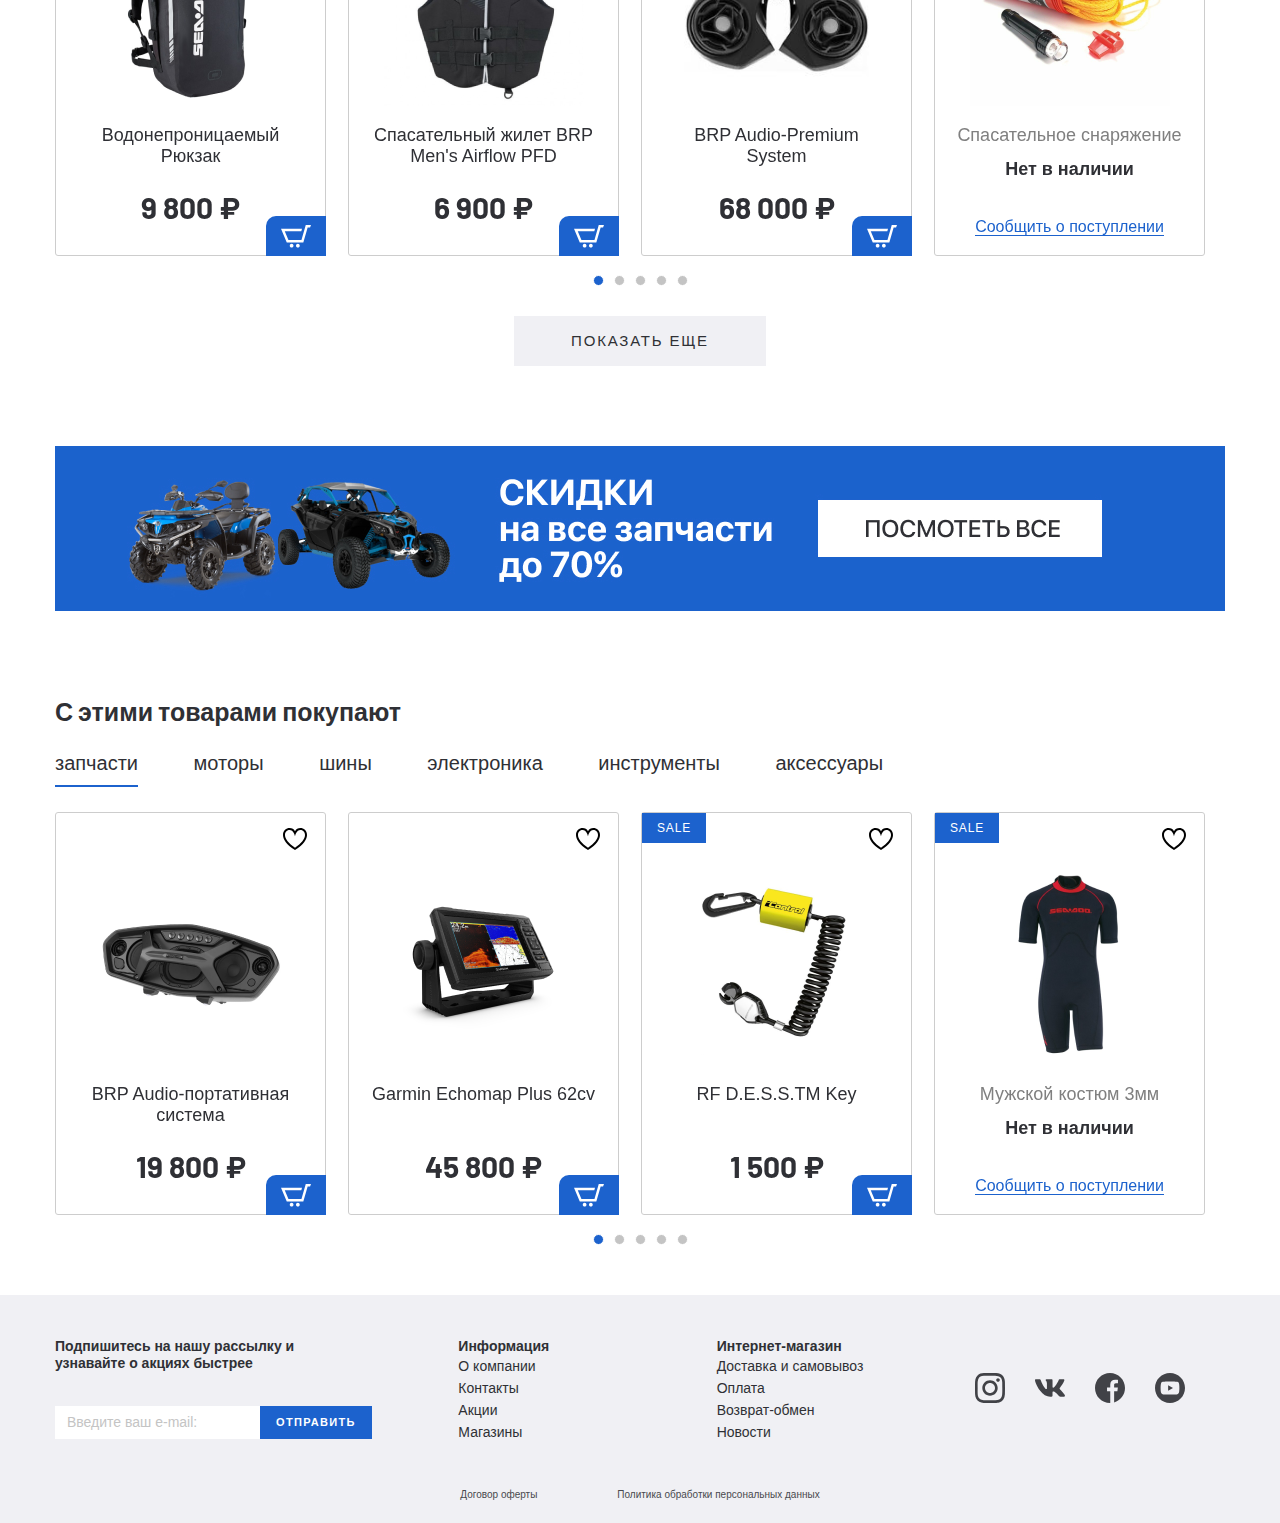
==== commit bc538031: "Responsive problems" ====
--- a/index.html
+++ b/index.html
@@ -3,7 +3,7 @@
 
 <head>
 	<meta charset="UTF-8">
-	<meta name="viewport" content="width=device-width, initial-scale=1.0">
+	<meta name="viewport" content="width=device-width, initial-scale=1.0 shrink-to-fit=no">
 	<meta http-equiv="X-UA-Compatible" content="ie=edge">
 	<title>Продажа техники</title>
 	<link rel="SHORTCUT ICON" href="favicon-32x32.png" sizes="32x32" type="image/png">
--- a/css/style.css
+++ b/css/style.css
@@ -294,6 +294,7 @@
 
 .banner-section__slider{
 	max-width: 870px;
+	max-height: 400px;
 }
 
 .banner-section__slider-btn,
@@ -315,6 +316,10 @@
 
 .banner-section__slider-btnnext{
 	right: 20px;
+}
+
+.banner-section_slider-img{
+	object-fit: cover;
 }
 
 .slick-dots{
@@ -353,6 +358,7 @@
 
 .sale-item{
 	max-width: 265px;
+	max-height: 400px;
 	text-align: center;
 	border: 1px solid #CDCDCD;
 	border-radius: 3px;
@@ -455,13 +461,9 @@
 	padding: 0 15px;
 }
 
-.banner-section_slider-img{
-	object-fit: cover;
-}
-
-
 .sale-item__img{
 	object-fit: contain;
+	max-height: 144px;
 }
 
 .search__tabs{
@@ -490,8 +492,12 @@
 .temp-bg{
 	background-color: #faffb1;
 	padding: 5px;
-}
-
+	line-height: normal;
+}
+
+#filter-2{
+	margin-top: 40px;
+}
 
 .search__content-form{
 	display: flex;
@@ -537,7 +543,6 @@
 	border: 1px solid #CDCDCD;
 	border-radius: 3px;
 	width: 370px;
-	/* height: 129px; */
 	display: flex;
 	padding: 20px 20px 16px;
 	justify-content: space-between;
@@ -1513,6 +1518,7 @@
 	position: relative;
 	display: inline-block;
 	margin-bottom: 10px;
+	cursor: pointer;
 }
 
 .filter__extra::after{
--- a/css/media.css
+++ b/css/media.css
@@ -156,7 +156,7 @@
 
 	.mobile-overflow--top{
 		display: flex;
-		width: 780px;
+		width: 750px;
 		overflow-x: scroll;
 		font-size: 18px;
 		justify-content: flex-start;
@@ -263,9 +263,24 @@
 	}
 
 	.tabs.products__tabs.mobile-overflow{
-		width: 850px;
-	}
-
+		width: 770px;
+	}
+
+	.page-section{
+		margin-bottom: 60px;
+	}
+
+	.sale-item{
+		margin-top: 25px;
+	}
+
+}
+
+@media (max-width: 880px){
+
+	.sale-item{
+		margin-top: 10px;
+	}
 }
 
 
@@ -358,7 +373,11 @@
 	}
 
 	.products__tab + .products__tab{
-		margin-left: 40px
+		margin-left: 30px
+	}
+
+	.sale-item{
+		margin-top: 0;
 	}
 
 }
@@ -468,9 +487,9 @@
 		margin-right: 0;
 	}
 
-	.products__tab + .products__tab{
-		margin-left: 30px
-	}
+	.search__tabs-item {
+    padding: 11px 20px 12px;
+}
 
 }
 
@@ -494,6 +513,21 @@
 		margin-bottom: 25px;
 	}
 
+	.search__tabs-item {
+		padding: 11px 15px 12px;
+		font-size: 16px;
+	}
+
+	.products__tab + .products__tab {
+		margin-left: 35px;
+	}
+
+}
+@media (max-width: 340px){
+	.products__tab + .products__tab {
+			margin-left: 28px;
+	}
+
 }
 
 @media (max-width: 330px){ /* ------------------------------------------------- */
@@ -502,4 +536,16 @@
 		width: 100%;
 		margin-top: 5px;
 	}
+
+	.products__tab + .products__tab {
+		margin-left: 25px;
+	}
+
+	.search__tabs-item {
+		padding: 11px 25px 12px;
+	}
+
+	.mobile-overflow{
+		width: 750px;
+	}
 }